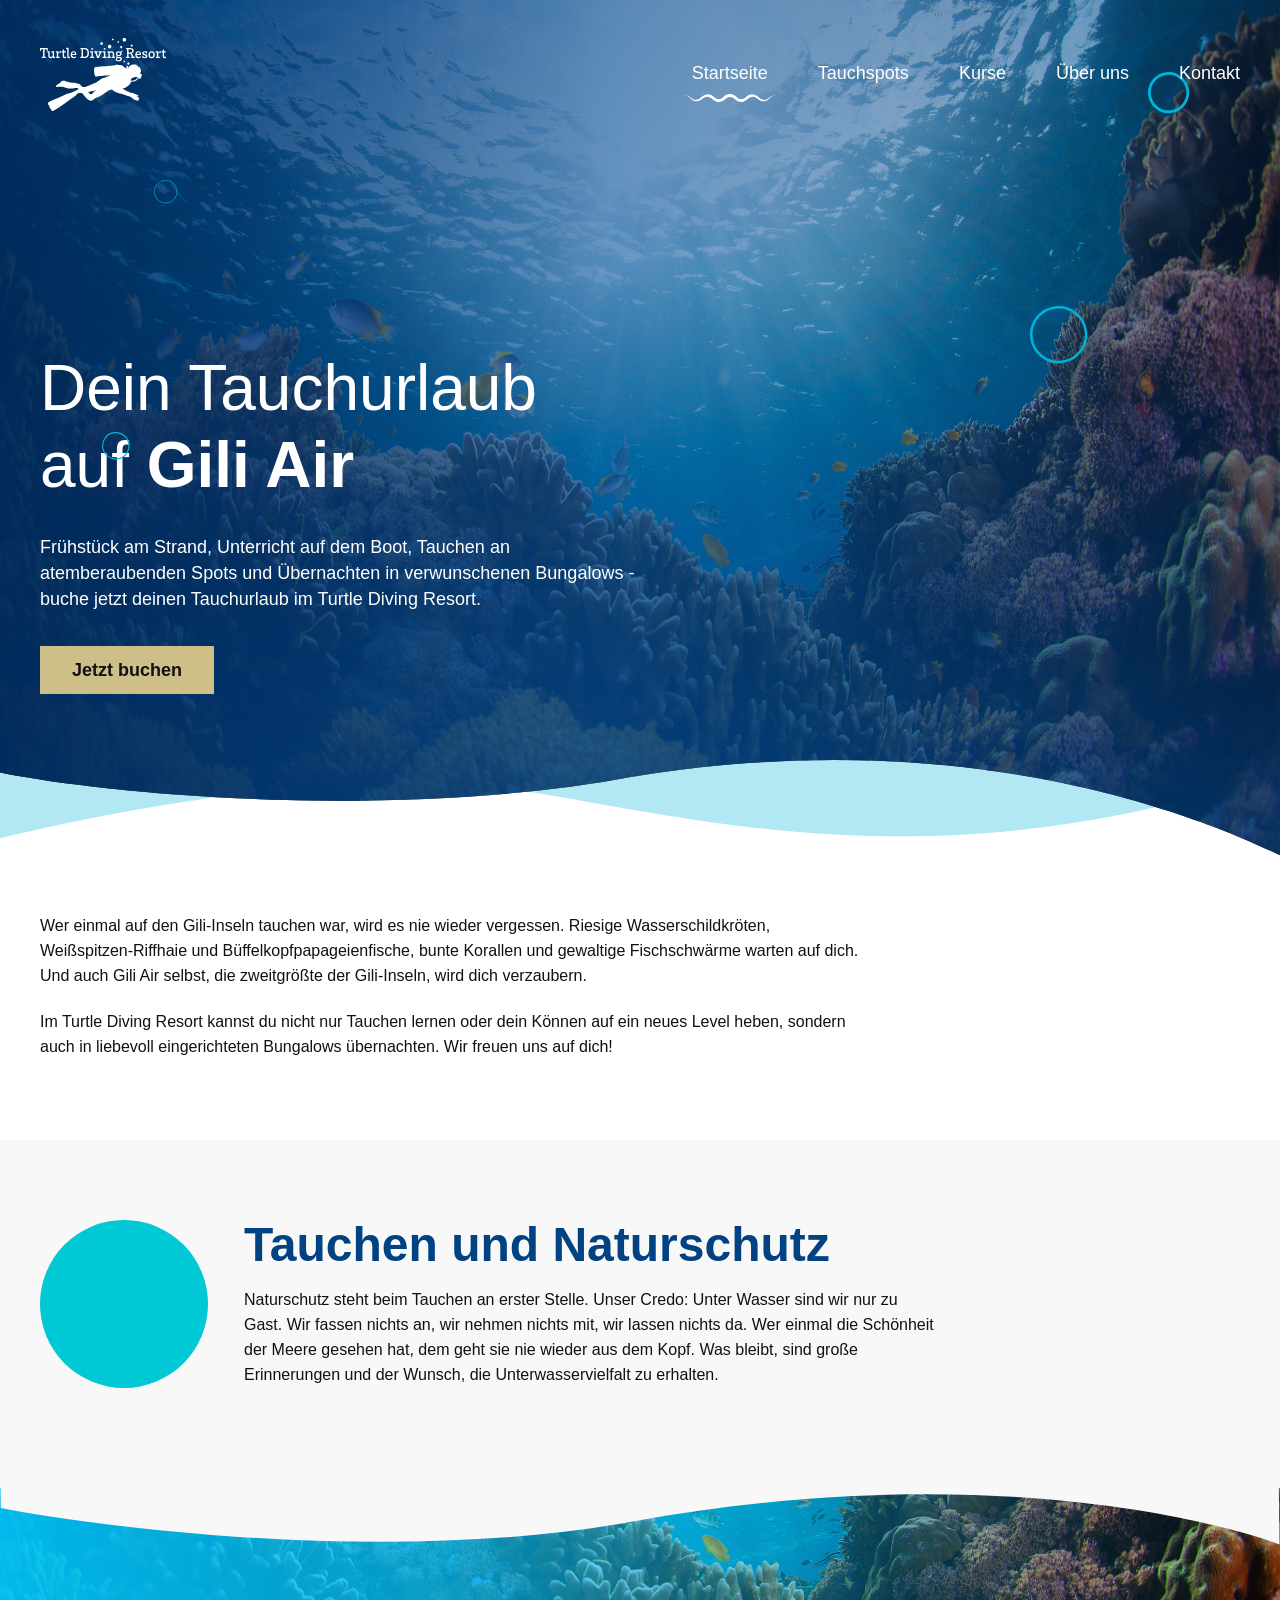
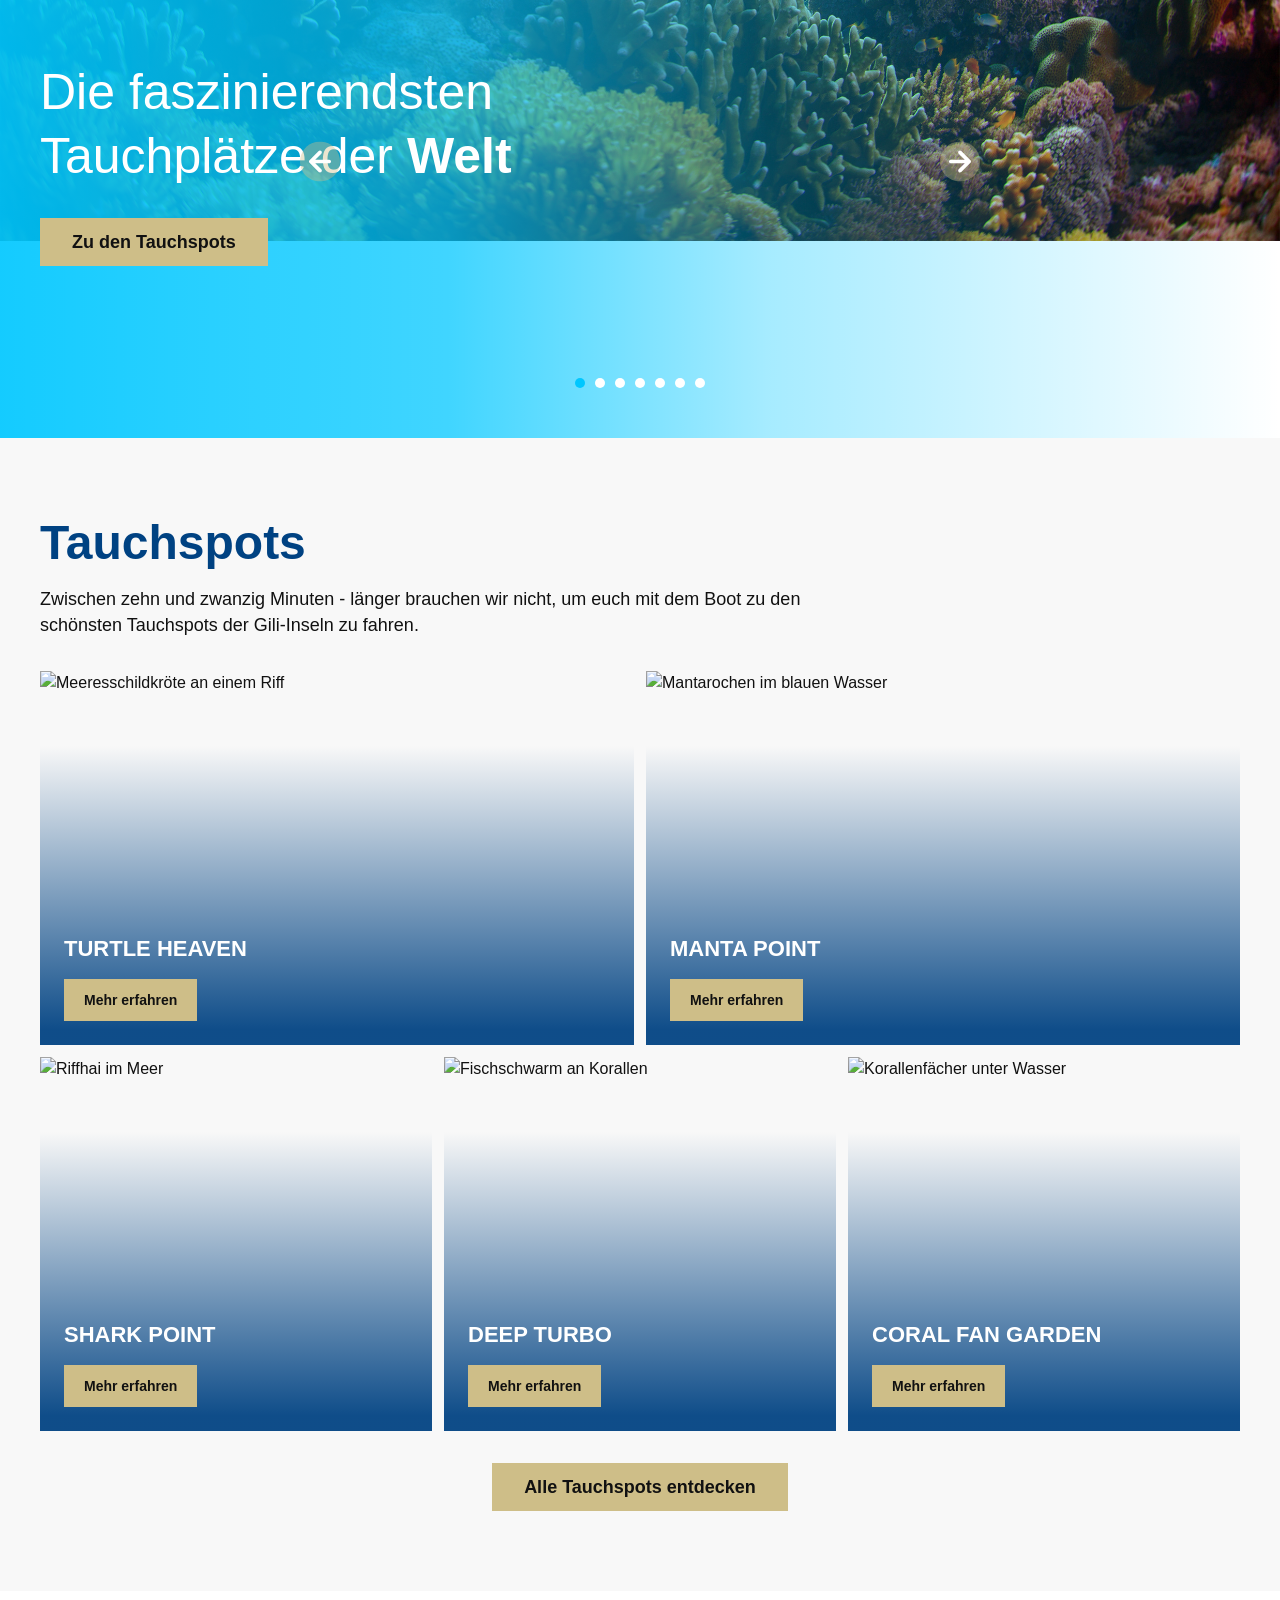
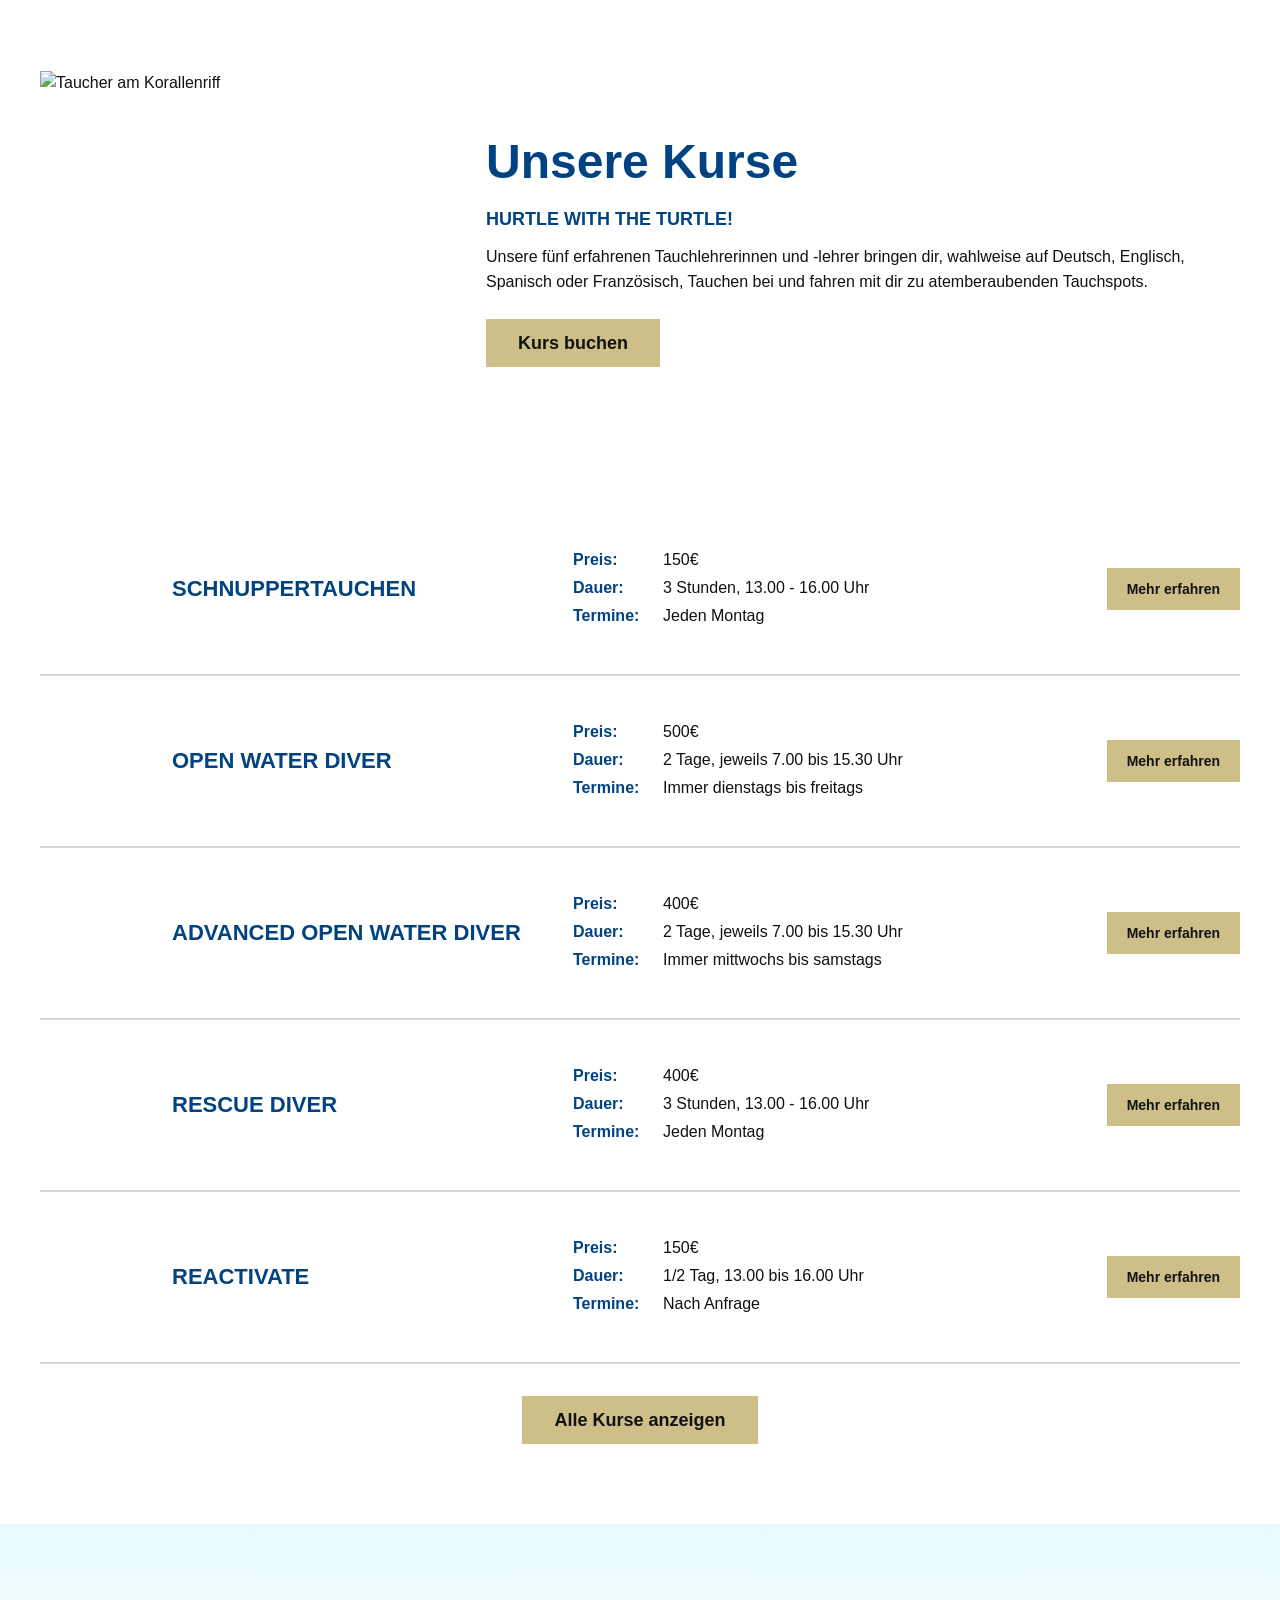
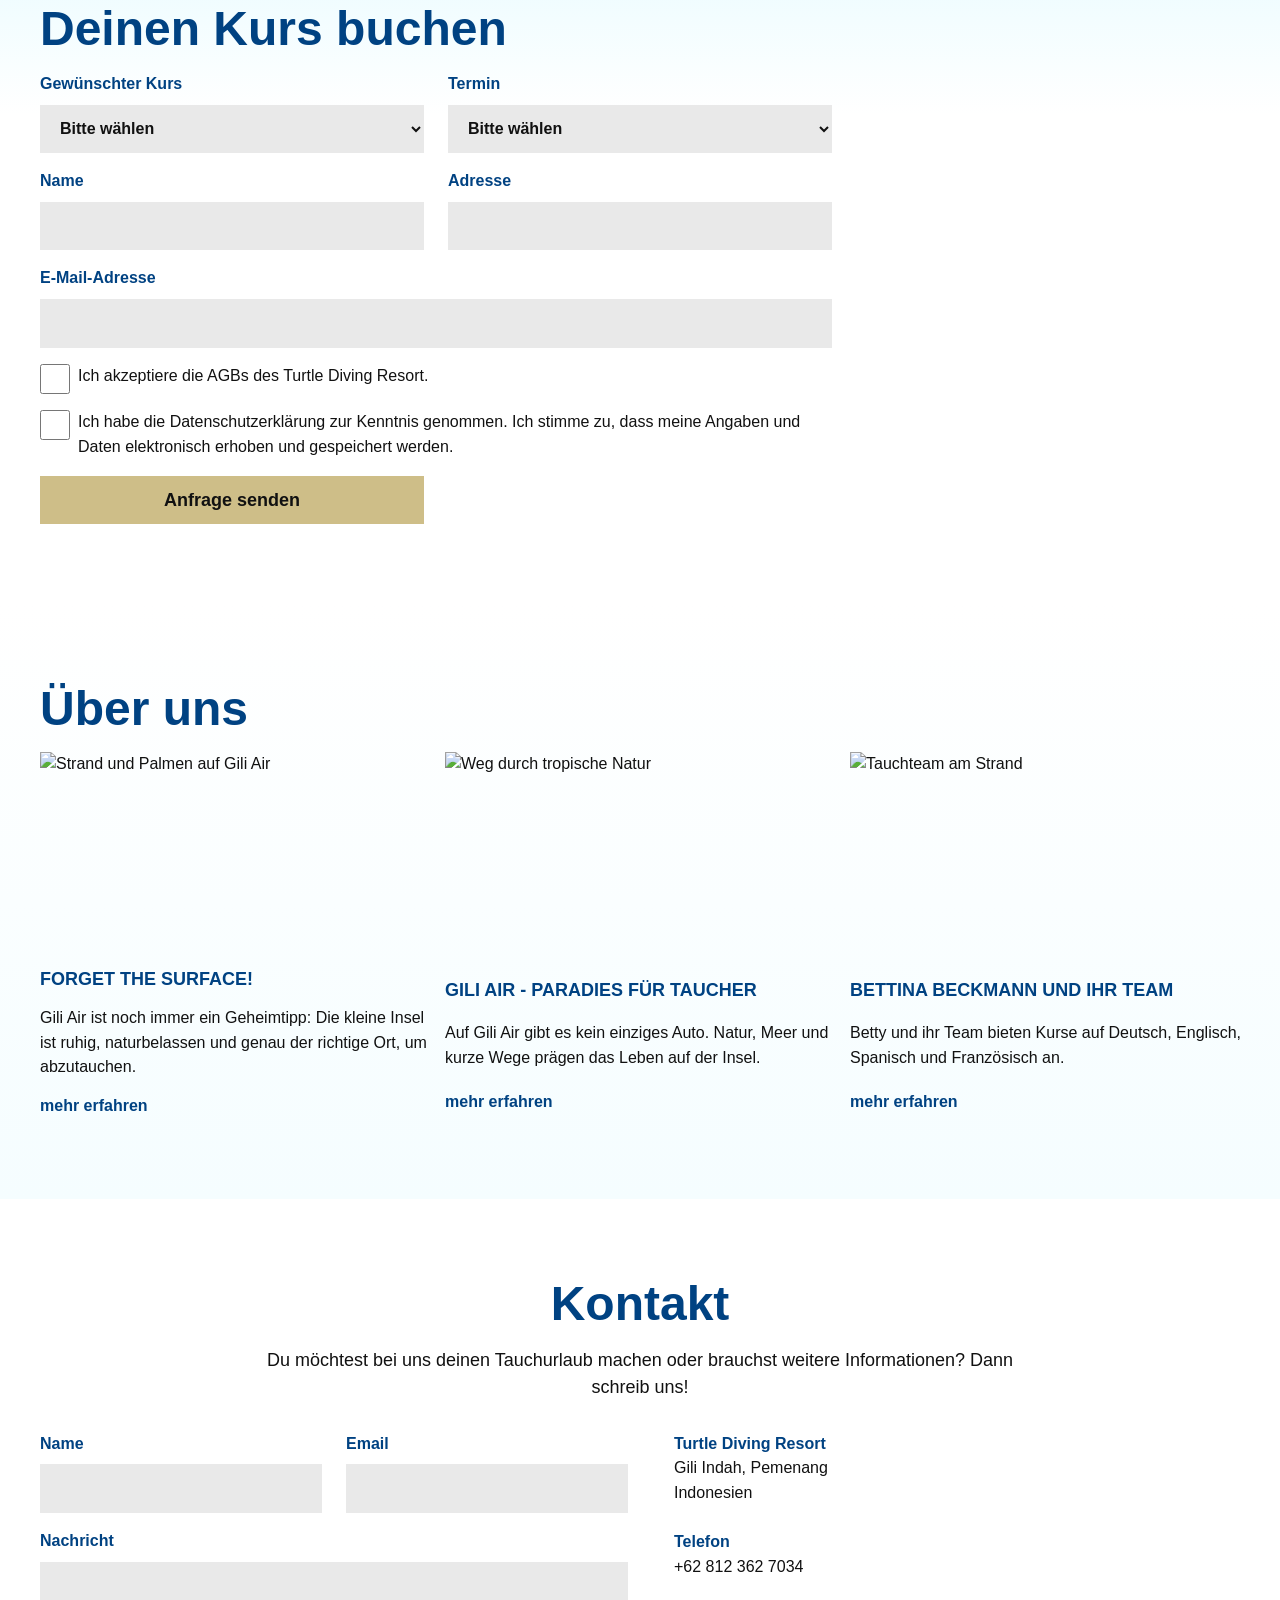
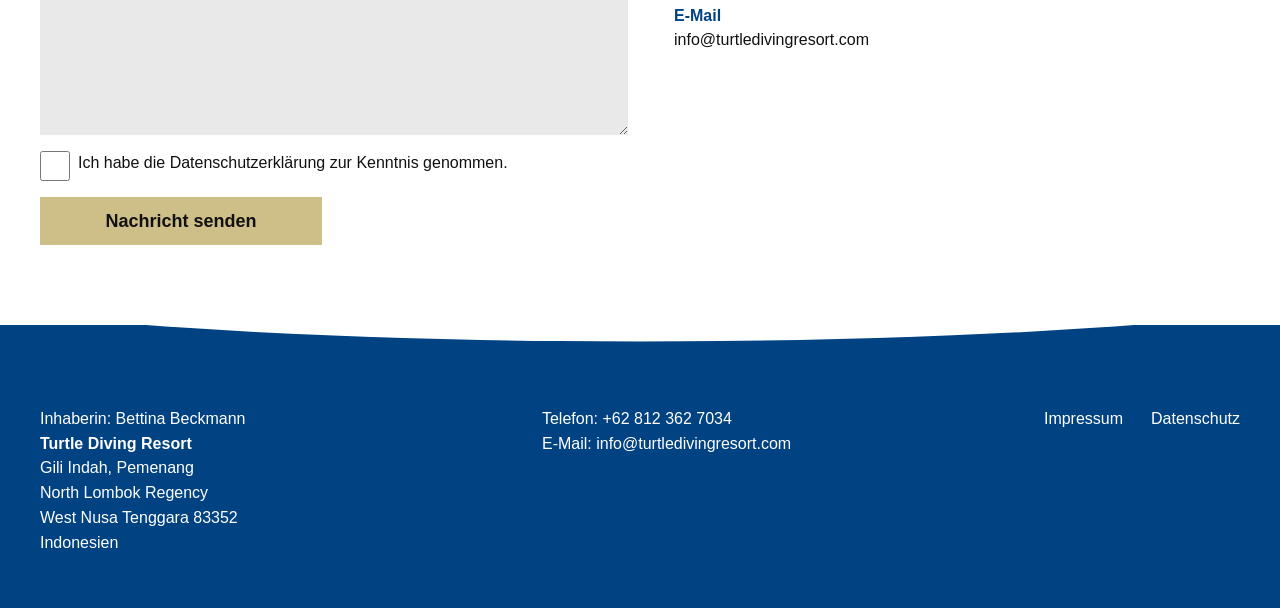
==== index.html @ b4288a67 "Completed interactive feature slider" ====
<!doctype html>
<html lang="de">
  <head>
    <meta charset="UTF-8" />
    <meta name="viewport" content="width=device-width, initial-scale=1.0" />
    <title>Turtle Diving Resort</title>
    <link rel="stylesheet" href="styles.css" />
  </head>
  <body>
    <div class="bubble-layer">
     <img src="assets/svg/bubble-1.svg" class="bubble bubble-1" alt="">
     <img src="assets/svg/bubble-2.svg" class="bubble bubble-2" alt="">
     <img src="assets/svg/bubble-3.svg" class="bubble bubble-3" alt="">
     <img src="assets/svg/bubble-4.svg" class="bubble bubble-4" alt="">
    </div>
    <header class="site-header">
      <a class="logo" href="#top" aria-label="Turtle Diving Resort Startseite">
        <img src="assets/icons/Logo.svg" alt="Turtle Diving Resort" />
      </a>
      <nav class="main-nav" aria-label="Hauptnavigation">
        <a class="active" href="#top">Startseite</a>
        <a href="#spots">Tauchspots</a>
        <a href="#kurse">Kurse</a>
        <a href="#ueber-uns">Über uns</a>
        <a href="#kontakt">Kontakt</a>
      </nav>
    </header>

    <main id="top">
      <section class="hero" aria-labelledby="hero-title">
        <svg class="hero-back-wave" viewBox="0 0 1280 787" preserveAspectRatio="none" aria-hidden="true">
          <path opacity="0.3" d="M498.269 742.278C347.285 724.5 95.8461 764.352 -8 786.5V-13.5H1287V728.278C929.5 829 687 764.5 498.269 742.278Z" fill="#00B4D8" />
        </svg>
        <svg class="hero-video-shape" viewBox="0 0 1280 767" preserveAspectRatio="none" aria-hidden="true">
          <defs>
            <clipPath id="heroVideoClip" clipPathUnits="userSpaceOnUse">
              <path d="M631 700C398.6 735 108.167 715 -8 695V-7.5H1288.5V766.5C1249.5 751.5 1004.5 650 631 700Z" />
            </clipPath>
          </defs>
          <foreignObject width="1280" height="767" clip-path="url(#heroVideoClip)">
            <video class="hero-video" autoplay muted loop playsinline poster="assets/images/tauchspots-slider-01.jpg" xmlns="http://www.w3.org/1999/xhtml">
              <source src="assets/videos/Hero_section_video.mp4" type="video/mp4" />
            </video>
            <div class="hero-video-overlay" xmlns="http://www.w3.org/1999/xhtml"></div>
          </foreignObject>
        </svg>
        <div class="container hero-content">
          <h1 id="hero-title">Dein Tauchurlaub<br />auf <strong>Gili Air</strong></h1>
          <p>
            Frühstück am Strand, Unterricht auf dem Boot, Tauchen an atemberaubenden Spots
            und Übernachten in verwunschenen Bungalows - buche jetzt deinen Tauchurlaub im
            Turtle Diving Resort.
          </p>
          <a class="button" href="#buchen">Jetzt buchen</a>
        </div>
      </section>

      <section class="intro section">
        <div class="container intro-content">
          <p>
            Wer einmal auf den Gili-Inseln tauchen war, wird es nie wieder vergessen.
            Riesige Wasserschildkröten, Weißspitzen-Riffhaie und Büffelkopfpapageienfische,
            bunte Korallen und gewaltige Fischschwärme warten auf dich. Und auch Gili Air
            selbst, die zweitgrößte der Gili-Inseln, wird dich verzaubern.
          </p>
          <p>
            Im Turtle Diving Resort kannst du nicht nur Tauchen lernen oder dein Können auf
            ein neues Level heben, sondern auch in liebevoll eingerichteten Bungalows
            übernachten. Wir freuen uns auf dich!
          </p>
        </div>
      </section>

      <section class="nature">
        <div class="container nature-content">
          <div class="turtle-badge" aria-hidden="true">
            <img src="https://www.figma.com/api/mcp/asset/b333f13a-adac-4f7b-bb9c-043ce9e9006d" alt="" />
          </div>
          <div>
            <h2>Tauchen und Naturschutz</h2>
            <p>
              Naturschutz steht beim Tauchen an erster Stelle. Unser Credo: Unter Wasser sind
              wir nur zu Gast. Wir fassen nichts an, wir nehmen nichts mit, wir lassen nichts
              da. Wer einmal die Schönheit der Meere gesehen hat, dem geht sie nie wieder aus
              dem Kopf. Was bleibt, sind große Erinnerungen und der Wunsch, die
              Unterwasservielfalt zu erhalten.
            </p>
          </div>
        </div>
      </section>

      <section class="feature-band">

  <div class="feature-slider">
        <img class="active" src="assets/images/tauchspots-slider-01.jpg" alt="">
        <img src="assets/images/tauchspots-slider-02.jpg" alt="">
        <img src="assets/images/tauchspots-slider-03.jpg" alt="">
        <img src="assets/images/tauchspots-slider-04.jpg" alt="">
        <img src="assets/images/tauchspots-slider-05.jpg" alt="">
        <img src="assets/images/tauchspots-slider-06.jpg" alt="">
         <img src="assets/images/tauchspots-slider-07.jpg" alt="">
  </div>

  <div class="container feature-copy">
      <h2>
        Die faszinierendsten<br>
        Tauchplätze der <span>Welt</span>
      </h2>

      <a class="button" href="#spots">Zu den Tauchspots</a>
  </div>

    <button class="slider-arrow slider-arrow-left">
        <svg xmlns="http://www.w3.org/2000/svg" width="40" height="40" viewBox="0 0 40 40" fill="none">
         <path d="M20 40C8.9543 40 0 31.0457 0 20C0 8.9543 8.9543 0 20 0C31.0457 0 40 8.9543 40 20C40 31.0457 31.0457 40 20 40Z" fill="#CEBE88" fill-opacity="0.4"/>
         <path d="M9.13758 19.3023C9.22487 19.0775 9.35577 18.8721 9.52274 18.6978L18.6932 9.53872C18.8642 9.36793 19.0672 9.23244 19.2907 9.14001C19.5141 9.04758 19.7536 9 19.9954 9C20.4838 9 20.9523 9.19378 21.2976 9.53872C21.4686 9.70952 21.6043 9.91229 21.6968 10.1354C21.7894 10.3586 21.837 10.5978 21.837 10.8393C21.837 11.3271 21.643 11.795 21.2976 12.1399L15.2451 18.1666H29.1659C29.6523 18.1666 30.1188 18.3596 30.4628 18.7031C30.8068 19.0467 31 19.5126 31 19.9984C31 20.4843 30.8068 20.9502 30.4628 21.2937C30.1188 21.6373 29.6523 21.8303 29.1659 21.8303H15.2451L21.2976 27.857C21.4695 28.0273 21.606 28.2299 21.6991 28.4531C21.7922 28.6763 21.8402 28.9157 21.8402 29.1576C21.8402 29.3994 21.7922 29.6388 21.6991 29.862C21.606 30.0853 21.4695 30.2879 21.2976 30.4581C21.1271 30.6298 20.9243 30.7661 20.7008 30.8591C20.4773 30.9521 20.2375 31 19.9954 31C19.7533 31 19.5136 30.9521 19.2901 30.8591C19.0666 30.7661 18.8637 30.6298 18.6932 30.4581L9.52274 21.299C9.35577 21.1248 9.22487 20.9194 9.13758 20.6945C8.95414 20.2486 8.95414 19.7483 9.13758 19.3023Z" fill="white"/>
        </svg>
    </button>

    <button class="slider-arrow slider-arrow-right">
        <svg xmlns="http://www.w3.org/2000/svg" width="40" height="40" viewBox="0 0 40 40" fill="none">
         <path d="M20 40C8.9543 40 0 31.0457 0 20C0 8.9543 8.9543 0 20 0C31.0457 0 40 8.9543 40 20C40 31.0457 31.0457 40 20 40Z" fill="#CEBE88" fill-opacity="0.4"/>
         <path d="M9.13758 19.3023C9.22487 19.0775 9.35577 18.8721 9.52274 18.6978L18.6932 9.53872C18.8642 9.36793 19.0672 9.23244 19.2907 9.14001C19.5141 9.04758 19.7536 9 19.9954 9C20.4838 9 20.9523 9.19378 21.2976 9.53872C21.4686 9.70952 21.6043 9.91229 21.6968 10.1354C21.7894 10.3586 21.837 10.5978 21.837 10.8393C21.837 11.3271 21.643 11.795 21.2976 12.1399L15.2451 18.1666H29.1659C29.6523 18.1666 30.1188 18.3596 30.4628 18.7031C30.8068 19.0467 31 19.5126 31 19.9984C31 20.4843 30.8068 20.9502 30.4628 21.2937C30.1188 21.6373 29.6523 21.8303 29.1659 21.8303H15.2451L21.2976 27.857C21.4695 28.0273 21.606 28.2299 21.6991 28.4531C21.7922 28.6763 21.8402 28.9157 21.8402 29.1576C21.8402 29.3994 21.7922 29.6388 21.6991 29.862C21.606 30.0853 21.4695 30.2879 21.2976 30.4581C21.1271 30.6298 20.9243 30.7661 20.7008 30.8591C20.4773 30.9521 20.2375 31 19.9954 31C19.7533 31 19.5136 30.9521 19.2901 30.8591C19.0666 30.7661 18.8637 30.6298 18.6932 30.4581L9.52274 21.299C9.35577 21.1248 9.22487 20.9194 9.13758 20.6945C8.95414 20.2486 8.95414 19.7483 9.13758 19.3023Z" fill="white"/>
        </svg>
    </button>

  <div class="slider-dots">
    <span class="active"></span>
    <span></span>
    <span></span>
    <span></span>
    <span></span>
    <span></span>
    <span></span>
  </div>

</section>

      <section id="spots" class="spots section">
        <div class="container">
          <h2>Tauchspots</h2>
          <p class="section-lead">
            Zwischen zehn und zwanzig Minuten - länger brauchen wir nicht, um euch mit dem
            Boot zu den schönsten Tauchspots der Gili-Inseln zu fahren.
          </p>
          <div class="spot-grid">
            <article class="spot-card wide">
              <img src="https://www.figma.com/api/mcp/asset/4e228984-0103-4c8c-8d37-8e932d5db6f8" alt="Meeresschildkröte an einem Riff" />
              <div>
                <h3>Turtle Heaven</h3>
                <a class="small-button" href="#kontakt">Mehr erfahren</a>
              </div>
            </article>
            <article class="spot-card wide">
              <img src="https://www.figma.com/api/mcp/asset/7d691b05-96ba-43f0-901d-2377c9ebebfd" alt="Mantarochen im blauen Wasser" />
              <div>
                <h3>Manta Point</h3>
                <a class="small-button" href="#kontakt">Mehr erfahren</a>
              </div>
            </article>
            <article class="spot-card">
              <img src="https://www.figma.com/api/mcp/asset/b1859374-ae01-4fcc-a9d8-ecc50565bc8e" alt="Riffhai im Meer" />
              <div>
                <h3>Shark Point</h3>
                <a class="small-button" href="#kontakt">Mehr erfahren</a>
              </div>
            </article>
            <article class="spot-card">
              <img src="https://www.figma.com/api/mcp/asset/9e154041-9cdf-4f9c-8078-2bea437a43d8" alt="Fischschwarm an Korallen" />
              <div>
                <h3>Deep Turbo</h3>
                <a class="small-button" href="#kontakt">Mehr erfahren</a>
              </div>
            </article>
            <article class="spot-card">
              <img src="https://www.figma.com/api/mcp/asset/c8177620-8fbc-4e0d-844a-808cf61d6996" alt="Korallenfächer unter Wasser" />
              <div>
                <h3>Coral Fan Garden</h3>
                <a class="small-button" href="#kontakt">Mehr erfahren</a>
              </div>
            </article>
          </div>
          <div class="centered">
            <a class="button" href="#kontakt">Alle Tauchspots entdecken</a>
          </div>
        </div>
      </section>

      <section id="kurse" class="courses section">
        <div class="container two-column">
          <div class="course-photo">
            <img src="https://www.figma.com/api/mcp/asset/26b99a08-e72e-427b-8573-a6cc543a57dc" alt="Taucher am Korallenriff" />
          </div>
          <div class="course-intro">
            <h2>Unsere Kurse</h2>
            <p class="eyebrow">Hurtle with the turtle!</p>
            <p>
              Unsere fünf erfahrenen Tauchlehrerinnen und -lehrer bringen dir, wahlweise auf
              Deutsch, Englisch, Spanisch oder Französisch, Tauchen bei und fahren mit dir zu
              atemberaubenden Tauchspots.
            </p>
            <a class="button" href="#buchen">Kurs buchen</a>
          </div>
        </div>

        <div class="container course-list" aria-label="Kursübersicht">
          <article class="course-row">
            <img src="https://www.figma.com/api/mcp/asset/9817bd2a-ee73-4b60-8e2d-ee70be03cd54" alt="" />
            <h3>Schnuppertauchen</h3>
            <dl>
              <div><dt>Preis:</dt><dd>150€</dd></div>
              <div><dt>Dauer:</dt><dd>3 Stunden, 13.00 - 16.00 Uhr</dd></div>
              <div><dt>Termine:</dt><dd>Jeden Montag</dd></div>
            </dl>
            <a class="small-button" href="#buchen">Mehr erfahren</a>
          </article>
          <article class="course-row">
            <img src="https://www.figma.com/api/mcp/asset/daeaeb8e-ac12-4921-a8ec-f60f549c8685" alt="" />
            <h3>Open Water Diver</h3>
            <dl>
              <div><dt>Preis:</dt><dd>500€</dd></div>
              <div><dt>Dauer:</dt><dd>2 Tage, jeweils 7.00 bis 15.30 Uhr</dd></div>
              <div><dt>Termine:</dt><dd>Immer dienstags bis freitags</dd></div>
            </dl>
            <a class="small-button" href="#buchen">Mehr erfahren</a>
          </article>
          <article class="course-row">
            <img src="https://www.figma.com/api/mcp/asset/8aa26563-f909-498e-a635-f2c2d7b33e49" alt="" />
            <h3>Advanced Open Water Diver</h3>
            <dl>
              <div><dt>Preis:</dt><dd>400€</dd></div>
              <div><dt>Dauer:</dt><dd>2 Tage, jeweils 7.00 bis 15.30 Uhr</dd></div>
              <div><dt>Termine:</dt><dd>Immer mittwochs bis samstags</dd></div>
            </dl>
            <a class="small-button" href="#buchen">Mehr erfahren</a>
          </article>
          <article class="course-row">
            <img src="https://www.figma.com/api/mcp/asset/06b915dc-bb20-4f3e-963d-ef050b366449" alt="" />
            <h3>Rescue Diver</h3>
            <dl>
              <div><dt>Preis:</dt><dd>400€</dd></div>
              <div><dt>Dauer:</dt><dd>3 Stunden, 13.00 - 16.00 Uhr</dd></div>
              <div><dt>Termine:</dt><dd>Jeden Montag</dd></div>
            </dl>
            <a class="small-button" href="#buchen">Mehr erfahren</a>
          </article>
          <article class="course-row">
            <img src="https://www.figma.com/api/mcp/asset/103289aa-78ff-4d7a-b970-9fe29b14fa17" alt="" />
            <h3>ReActivate</h3>
            <dl>
              <div><dt>Preis:</dt><dd>150€</dd></div>
              <div><dt>Dauer:</dt><dd>1/2 Tag, 13.00 bis 16.00 Uhr</dd></div>
              <div><dt>Termine:</dt><dd>Nach Anfrage</dd></div>
            </dl>
            <a class="small-button" href="#buchen">Mehr erfahren</a>
          </article>
        </div>
        <div class="centered">
          <a class="button" href="#buchen">Alle Kurse anzeigen</a>
        </div>
      </section>

      <section id="buchen" class="booking section">
        <div class="container">
          <h2>Deinen Kurs buchen</h2>
          <form class="form-grid">
            <label>
              <span>Gewünschter Kurs</span>
              <select>
                <option>Bitte wählen</option>
                <option>Schnuppertauchen</option>
                <option>Open Water Diver</option>
                <option>Advanced Open Water Diver</option>
                <option>Rescue Diver</option>
              </select>
            </label>
            <label>
              <span>Termin</span>
              <select>
                <option>Bitte wählen</option>
                <option>Montag</option>
                <option>Dienstag bis Freitag</option>
                <option>Nach Anfrage</option>
              </select>
            </label>
            <label>
              <span>Name</span>
              <input type="text" autocomplete="name" />
            </label>
            <label>
              <span>Adresse</span>
              <input type="text" autocomplete="street-address" />
            </label>
            <label class="full">
              <span>E-Mail-Adresse</span>
              <input type="email" autocomplete="email" />
            </label>
            <label class="checkbox full">
              <input type="checkbox" />
              <span>Ich akzeptiere die AGBs des Turtle Diving Resort.</span>
            </label>
            <label class="checkbox full">
              <input type="checkbox" />
              <span>
                Ich habe die Datenschutzerklärung zur Kenntnis genommen. Ich stimme zu,
                dass meine Angaben und Daten elektronisch erhoben und gespeichert werden.
              </span>
            </label>
            <button class="button" type="submit">Anfrage senden</button>
          </form>
        </div>
      </section>

      <section id="ueber-uns" class="about section">
        <div class="container">
          <h2>Über uns</h2>
          <div class="about-grid">
            <article>
              <img src="https://www.figma.com/api/mcp/asset/cfa754b0-0ba0-4344-af28-9dfab2e3c7f6" alt="Strand und Palmen auf Gili Air" />
              <h3>Forget the surface!</h3>
              <p>
                Gili Air ist noch immer ein Geheimtipp: Die kleine Insel ist ruhig,
                naturbelassen und genau der richtige Ort, um abzutauchen.
              </p>
              <a href="#kontakt">mehr erfahren</a>
            </article>
            <article>
              <img src="https://www.figma.com/api/mcp/asset/c7959597-d8da-43a9-ac7f-5d69a0f55a57" alt="Weg durch tropische Natur" />
              <h3>Gili Air - Paradies für Taucher</h3>
              <p>
                Auf Gili Air gibt es kein einziges Auto. Natur, Meer und kurze Wege prägen
                das Leben auf der Insel.
              </p>
              <a href="#kontakt">mehr erfahren</a>
            </article>
            <article>
              <img src="https://www.figma.com/api/mcp/asset/7fd95483-2d26-4a4f-973c-eb54b6436354" alt="Tauchteam am Strand" />
              <h3>Bettina Beckmann und ihr Team</h3>
              <p>
                Betty und ihr Team bieten Kurse auf Deutsch, Englisch, Spanisch und
                Französisch an.
              </p>
              <a href="#kontakt">mehr erfahren</a>
            </article>
          </div>
        </div>
      </section>

      <section id="kontakt" class="contact section">
        <div class="container">
          <h2>Kontakt</h2>
          <p class="section-lead">
            Du möchtest bei uns deinen Tauchurlaub machen oder brauchst weitere
            Informationen? Dann schreib uns!
          </p>
          <div class="contact-layout">
            <form class="contact-form">
              <label>
                <span>Name</span>
                <input type="text" autocomplete="name" />
              </label>
              <label>
                <span>Email</span>
                <input type="email" autocomplete="email" />
              </label>
              <label class="full">
                <span>Nachricht</span>
                <textarea rows="6"></textarea>
              </label>
              <label class="checkbox full">
                <input type="checkbox" />
                <span>Ich habe die Datenschutzerklärung zur Kenntnis genommen.</span>
              </label>
              <button class="button" type="submit">Nachricht senden</button>
            </form>
            <address class="contact-data">
              <p><strong>Turtle Diving Resort</strong><br />Gili Indah, Pemenang<br />Indonesien</p>
              <p><strong>Telefon</strong><br />+62 812 362 7034</p>
              <p><strong>E-Mail</strong><br />info@turtledivingresort.com</p>
            </address>
          </div>
        </div>
      </section>
    </main>

    <footer class="site-footer">
      <div class="container footer-grid">
        <div>
          <p>Inhaberin: Bettina Beckmann</p>
          <p><strong>Turtle Diving Resort</strong><br />Gili Indah, Pemenang<br />North Lombok Regency<br />West Nusa Tenggara 83352<br />Indonesien</p>
        </div>
        <div>
          <p>Telefon: +62 812 362 7034</p>
          <p>E-Mail: info@turtledivingresort.com</p>
        </div>
        <nav aria-label="Rechtliches">
          <a href="#top">Impressum</a>
          <a href="#top">Datenschutz</a>
        </nav>
      </div>
    </footer>
    <script src="main.js"></script>
  </body>
</html>
---- styles.css ----
:root {
  --blue: #004282;
  --deep-blue: #003166;
  --water: #00b7cd;
  --sand: #cebe88;
  --light: #f8f8f8;
  --text: #111111;
  --muted: #5d6670;
  --max: 1200px;
  --section: clamp(72px, 9vw, 116px);
}

* {
  box-sizing: border-box;
}

html {
  scroll-behavior: smooth;
}

body {
  margin: 0;
  color: var(--text);
  font-family: Inter, Arial, Helvetica, sans-serif;
  font-size: 16px;
  line-height: 1.55;
  background: #ffffff;
}

img {
  display: block;
  max-width: 100%;
}

a {
  color: inherit;
  text-decoration: none;
}

h1,
h2,
h3,
p {
  margin: 0;
}

h1 {
  color: #ffffff;
  font-size: clamp(42px, 7vw, 64px);
  font-weight: 400;
  line-height: 1.2;
  max-width: 640px;
}

h1 strong {
  font-weight: 800;
}

h2 {
  color: var(--blue);
  font-size: clamp(32px, 5vw, 48px);
  line-height: 1.05;
  margin-bottom: 18px;
}

h3 {
  color: var(--blue);
  font-size: 22px;
  line-height: 1.25;
  text-transform: uppercase;
}

.container {
  width: min(var(--max), calc(100% - 40px));
  margin-inline: auto;
}

.intro-content {
  max-width: 1200px;
}

.intro-content p {
  max-width: 820px;
}

.section {
  padding-block: 80px;
}

.nature {
  margin-top: 80px;
}

.nature-content {
  align-items: flex-start;
  gap: 48px;
}


.section-lead {
  max-width: 792px;
  margin-bottom: 32px;
  font-size: 18px;
  line-height: 1.45;
}

.button,
.small-button {
  display: inline-flex;
  min-height: 48px;
  align-items: center;
  justify-content: center;
  border: 0;
  background: var(--sand);
  color: #111111;
  cursor: pointer;
  font: 700 18px/1 Inter, Arial, sans-serif;
  padding: 14px 32px;
}

.small-button {
  min-height: 42px;
  font-size: 14px;
  padding-inline: 20px;
}

.button:hover,
.small-button:hover {
  filter: brightness(0.96);
}

.centered {
  display: flex;
  justify-content: center;
  margin-top: 32px;
}

.site-header {
  position: absolute;
  top: 0;
  left: 0;
  z-index: 20;
  display: flex;
  width: 100%;
  min-height: 124px;
  align-items: flex-start;
  justify-content: space-between;
  padding: 38px max(24px, calc((100vw - var(--max)) / 2)) 0;
  background: transparent;
}

.logo img {
  width: 126px;
  height: auto;
  filter: brightness(0) invert(1);
}

.main-nav {
  display: flex;
  align-items: center;
  gap: clamp(18px, 4vw, 50px);
  color: #ffffff;
  font-size: 18px;
  line-height: 1;
  white-space: nowrap;
  padding-top: 26px;
}

.main-nav a {
  position: relative;
  display: inline-flex;
  justify-content: center;
  padding-bottom: 20px;
}

.main-nav a.active::after {
  content: "";
  position: absolute;
  bottom: 0;
  left: 50%;
  width: 90px;
  height: 8px;
  background: url("assets/icons/Startseite_menu_wave_long.svg") center / contain no-repeat;
  transform: translateX(-50%);
}

.hero {
  position: relative;
  height: 860px;
  display: grid;
  align-items: start;
  overflow: hidden;
  background: #ffffff;
}

.hero-back-wave,
.hero-video-shape {
  position: absolute;
  top: -90px;
  left: 0;
  width: 100%;
  height: calc(100% + 90px);
}

.hero-back-wave {
  z-index: 0;
  transform: translateY(-19px);
}

.hero-video-shape {
  z-index: 1;
}

.hero-video {
  width: 100%;
  height: 100%;
  object-fit: cover;
  object-position: center center;
}

.hero-video-overlay {
  position: absolute;
  inset: 0;
  background:
    linear-gradient(90deg, rgba(0, 44, 96, 0.9) 0%, rgba(0, 82, 157, 0.56) 48%, rgba(0, 55, 104, 0.18) 100%),
    linear-gradient(180deg, rgba(0, 25, 62, 0.26) 0%, rgba(0, 61, 128, 0.06) 38%, rgba(0, 56, 116, 0.78) 100%);
}

.hero-content {
  position: relative;
  z-index: 2;
  padding-top: 350px;
  padding-bottom: 0;
}

.hero-content p {
  max-width: 600px;
  margin: 30px 0 34px;
  color: #ffffff;
  font-size: 18px;
  line-height: 1.45;
}

.intro {
  padding-top: 54px;
}

.intro.section {
  padding-bottom: 0px;
}

.intro p + p {
  margin-top: 22px;
}

.nature {
  padding-top: 40px;
  position: relative;
  background: var(--light);
  overflow: hidden;
}

.nature-image {
  height: 378px;
}

.nature-image img {
  width: 100%;
  height: 100%;
  object-fit: cover;
}

.nature-content {
  display: grid;
  grid-template-columns: 168px minmax(0, 690px);
  gap: 36px;
  align-items: start;
  padding-block: 40px 100px;
}

.turtle-badge {
  display: grid;
  width: 168px;
  height: 168px;
  place-items: center;
  border-radius: 50%;
  background: #00c8d4;
}

.turtle-badge img {
  width: 112px;
  height: auto;
  object-fit: contain;
}

.feature-band {
  position: relative;
  width: 100vw;
  height: 550px;
  overflow: hidden;
}

.feature-band img {
  width: 100%;
  height: 100%;
  object-fit: cover;
  object-position: center -500px;
}

.feature-band:before {
  content: "";
  position: absolute;
  left: 0;
  top: -100px;
  width: 100%;
  height: 220px;

  background: url(assets/icons/wave-peudo.svg)
    center bottom / 100% 100% no-repeat;

  z-index: 2;
}

.feature-band::after {
  content: "";
  position: absolute;
  inset: 0;

  background: linear-gradient(
    90deg,
    rgba(0, 199, 255, 0.92) 0%,
    rgba(0, 199, 255, 0.75) 35%,
    rgba(0, 199, 255, 0.35) 60%,
    rgba(0, 199, 255, 0) 100%
  );

  z-index: 1;
}

.feature-slider {
  position: absolute;
  inset: 0;
  isolation: isolate;
  width: 100%;
  height: 100%;
}
.feature-slider img {
  position: absolute;
  inset: 0;

  width: 100%;
  height: 100%;

  object-fit: cover;
  object-position: center -500px;

  opacity: 0;
  transition: opacity 0.8s ease;

  display: block;
}

.feature-slider img.active {
  opacity: 1;
}

.feature-overlay {
  position: absolute;
  inset: 0;
  z-index: 1;

}

.feature-copy {
  position: absolute;
  inset: 0;
  z-index: 3;

  display: flex;
  flex-direction: column;
  align-items: flex-start;
  justify-content: center;
}

.feature-copy h2 {
  max-width: 700px;
  color: #FFF;
  font-family: Inter, sans-serif;
  font-size: 50px;
  font-style: normal;
  font-weight: 400;
  line-height: 64px;
  margin-bottom: 30px;
}

.feature-copy h2 span {
  font-weight: 600;
}

.slider-arrow {
  position: absolute;
  top: 50%;
  transform: translateY(-50%);
  z-index: 4;

  background: none;
  border: none;
  padding: 0;
  cursor: pointer;
}

.slider-arrow-left {
  left: 300px;
}

.slider-arrow-right {
  right: 300px;
}
.slider-arrow-right svg {
  transform: rotate(180deg);
}

.slider-arrow svg path:first-child {
  transition: fill-opacity 0.3s ease;
}

.slider-arrow:hover svg path:first-child {
  fill-opacity: 1;
}
.slider-dots {
  position: absolute;
  bottom: 50px;
  left: 50%;
  transform: translateX(-50%);
  z-index: 4;

  display: flex;
  gap: 10px;
}

.slider-dots span {
  width: 10px;
  height: 10px;
  border-radius: 50%;
  background: #ffffff;
}

.slider-dots span.active {
  background: #00C7FF;
}

.spots {
  background: var(--light);
}

.spot-grid {
  display: grid;
  grid-template-columns: repeat(6, 1fr);
  gap: 12px;
}

.spot-card {
  position: relative;
  min-height: 374px;
  grid-column: span 2;
  overflow: hidden;
}

.spot-card.wide {
  grid-column: span 3;
}

.spot-card img {
  width: 100%;
  height: 100%;
  min-height: 374px;
  object-fit: cover;
}

.spot-card::after {
  content: "";
  position: absolute;
  inset: 0;
  background: linear-gradient(180deg, rgba(0, 66, 130, 0) 20%, rgba(0, 66, 130, 0.94) 96%);
}

.spot-card div {
  position: absolute;
  z-index: 1;
  right: 24px;
  bottom: 24px;
  left: 24px;
}

.spot-card h3 {
  color: #ffffff;
  margin-bottom: 16px;
}

.courses {
  background: #ffffff;
}

.two-column {
  display: grid;
  grid-template-columns: 408px minmax(0, 1fr);
  gap: 38px;
  align-items: center;
  margin-bottom: 70px;
}

.course-photo img {
  width: 100%;
  aspect-ratio: 408 / 363;
  object-fit: cover;
}

.eyebrow {
  color: var(--blue);
  font-size: 18px;
  font-weight: 700;
  text-transform: uppercase;
  margin-bottom: 12px;
}

.course-intro p:not(.eyebrow) {
  margin-bottom: 24px;
}

.course-list {
  display: grid;
  gap: 0;
}

.course-row {
  display: grid;
  grid-template-columns: 110px minmax(220px, 1fr) minmax(300px, 1.35fr) auto;
  gap: 22px;
  align-items: center;
  min-height: 172px;
  border-bottom: 2px solid #d8d8d8;
  padding: 22px 0;
}

.course-row img {
  width: 94px;
  max-height: 100px;
  object-fit: contain;
}

.course-row dl {
  display: grid;
  gap: 3px;
  margin: 0;
}

.course-row dl div {
  display: grid;
  grid-template-columns: 82px 1fr;
  gap: 8px;
}

.course-row dt {
  color: var(--blue);
  font-weight: 700;
}

.course-row dd {
  margin: 0;
}

.booking {
  background:
    linear-gradient(180deg, #e7fbff 0%, #ffffff 28%),
    #ffffff;
}

.form-grid,
.contact-form {
  display: grid;
  grid-template-columns: repeat(2, minmax(0, 384px));
  gap: 16px 24px;
}

label {
  display: grid;
  gap: 8px;
  color: var(--blue);
  font-weight: 700;
}

input,
select,
textarea {
  width: 100%;
  border: 0;
  background: #e9e9e9;
  color: #111111;
  font: inherit;
  min-height: 48px;
  padding: 12px 16px;
}

textarea {
  resize: vertical;
}

.full {
  grid-column: 1 / -1;
}

.checkbox {
  grid-template-columns: 30px 1fr;
  align-items: start;
  color: var(--text);
  font-weight: 400;
  max-width: 800px;
}

.checkbox input {
  width: 30px;
  height: 30px;
  min-height: 0;
  margin: 0;
}

.about {
  background: linear-gradient(180deg, #ffffff 0%, #f5fdff 100%);
}

.about-grid {
  display: grid;
  grid-template-columns: repeat(3, 1fr);
  gap: 15px;
}

.about article {
  display: grid;
  gap: 14px;
}

.about img {
  width: 100%;
  aspect-ratio: 322 / 165;
  object-fit: cover;
}

.about h3 {
  font-size: 18px;
  line-height: 1.45;
}

.about a {
  color: var(--blue);
  font-weight: 700;
}

.contact {
  text-align: center;
  background: #ffffff;
}

.contact .section-lead {
  margin-inline: auto;
}

.contact-layout {
  display: grid;
  grid-template-columns: minmax(0, 588px) 1fr;
  gap: 46px;
  align-items: start;
  text-align: left;
}

.contact-form {
  grid-template-columns: repeat(2, 1fr);
}

.contact-data {
  display: grid;
  gap: 24px;
  font-style: normal;
}

.contact-data strong {
  color: var(--blue);
}

.site-footer {
  position: relative;
  overflow: hidden;
  background: var(--blue);
  color: #ffffff;
  padding: 82px 0 52px;
}

.site-footer::before {
  content: "";
  position: absolute;
  top: -64px;
  right: -5%;
  left: -5%;
  height: 128px;
  background: #ffffff;
  clip-path: ellipse(58% 63% at 50% 0%);
}

.footer-grid {
  display: grid;
  grid-template-columns: 1.2fr 1.2fr auto;
  gap: 48px;
}

.footer-grid nav {
  display: flex;
  gap: 28px;
}

.bubble-layer {
  position: absolute;
  inset: 0;
  z-index: 3;
  pointer-events: none;
  overflow: hidden;
}

.bubble {
  position: fixed;
  animation: floatBubble linear infinite;
}

/* Individual bubble positions */

.bubble-1 {
  width: 42px;
  top: 8%;
  right: 7%;
  animation-duration: 7s;
  animation-delay: 0s;
}

.bubble-2 {
  width: 24px;
  top: 20%;
  left: 12%;
  animation-duration: 5s;
  animation-delay: 2s;
}

.bubble-3 {
  width: 58px;
  top: 34%;
  right: 15%;
  animation-duration: 9s;
  animation-delay: 1s;
}

.bubble-4 {
  width: 28px;
  top: 48%;
  left: 8%;
  animation-duration: 6s;
  animation-delay: 3s;
}

.bubble-5 {
  width: 72px;
  top: 60%;
  right: 18%;
  animation-duration: 11s;
  animation-delay: 2s;
}

.bubble-6 {
  width: 20px;
  top: 72%;
  left: 14%;
  animation-duration: 5s;
  animation-delay: 4s;
}

.bubble-7 {
  width: 38px;
  top: 82%;
  right: 10%;
  animation-duration: 8s;
  animation-delay: 1s;
}

.bubble-8 {
  width: 30px;
  top: 92%;
  left: 22%;
  animation-duration: 7s;
  animation-delay: 5s;
}

/* Floating animation */

@keyframes floatBubble {
  0% {
    transform: translateY(40px);
    opacity: 0;
  }

  20% {
    opacity: 1;
  }

  100% {
    transform: translateY(-140px);
    opacity: 0;
  }
}

@media (max-width: 900px) {
  .site-header {
    position: static;
    flex-direction: column;
    align-items: flex-start;
    gap: 18px;
  }

  .main-nav {
    width: 100%;
    overflow-x: auto;
    padding-bottom: 6px;
  }

  .hero {
    margin-top: 0;
    height: 670px;
  }

  .nature-content,
  .two-column,
  .contact-layout,
  .footer-grid {
    grid-template-columns: 1fr;
  }

  .spot-grid,
  .about-grid {
    grid-template-columns: 1fr;
  }

  .spot-card,
  .spot-card.wide {
    grid-column: span 1;
  }

  .course-row {
    grid-template-columns: 84px 1fr;
    gap: 16px;
  }

  .course-row dl,
  .course-row .small-button {
    grid-column: 2;
  }

  .form-grid,
  .contact-form {
    grid-template-columns: 1fr;
  }
}

@media (max-width: 560px) {
  .container {
    width: min(100% - 28px, var(--max));
  }

  .hero {
    min-height: 620px;
  }

  .hero-content {
    padding-top: 20px;
  }

  .button,
  .small-button {
    width: 100%;
  }

  .nature-content {
    gap: 24px;
  }

  .course-row {
    grid-template-columns: 1fr;
  }

  .course-row dl,
  .course-row .small-button {
    grid-column: auto;
  }

  .course-row dl div {
    grid-template-columns: 74px 1fr;
  }
}
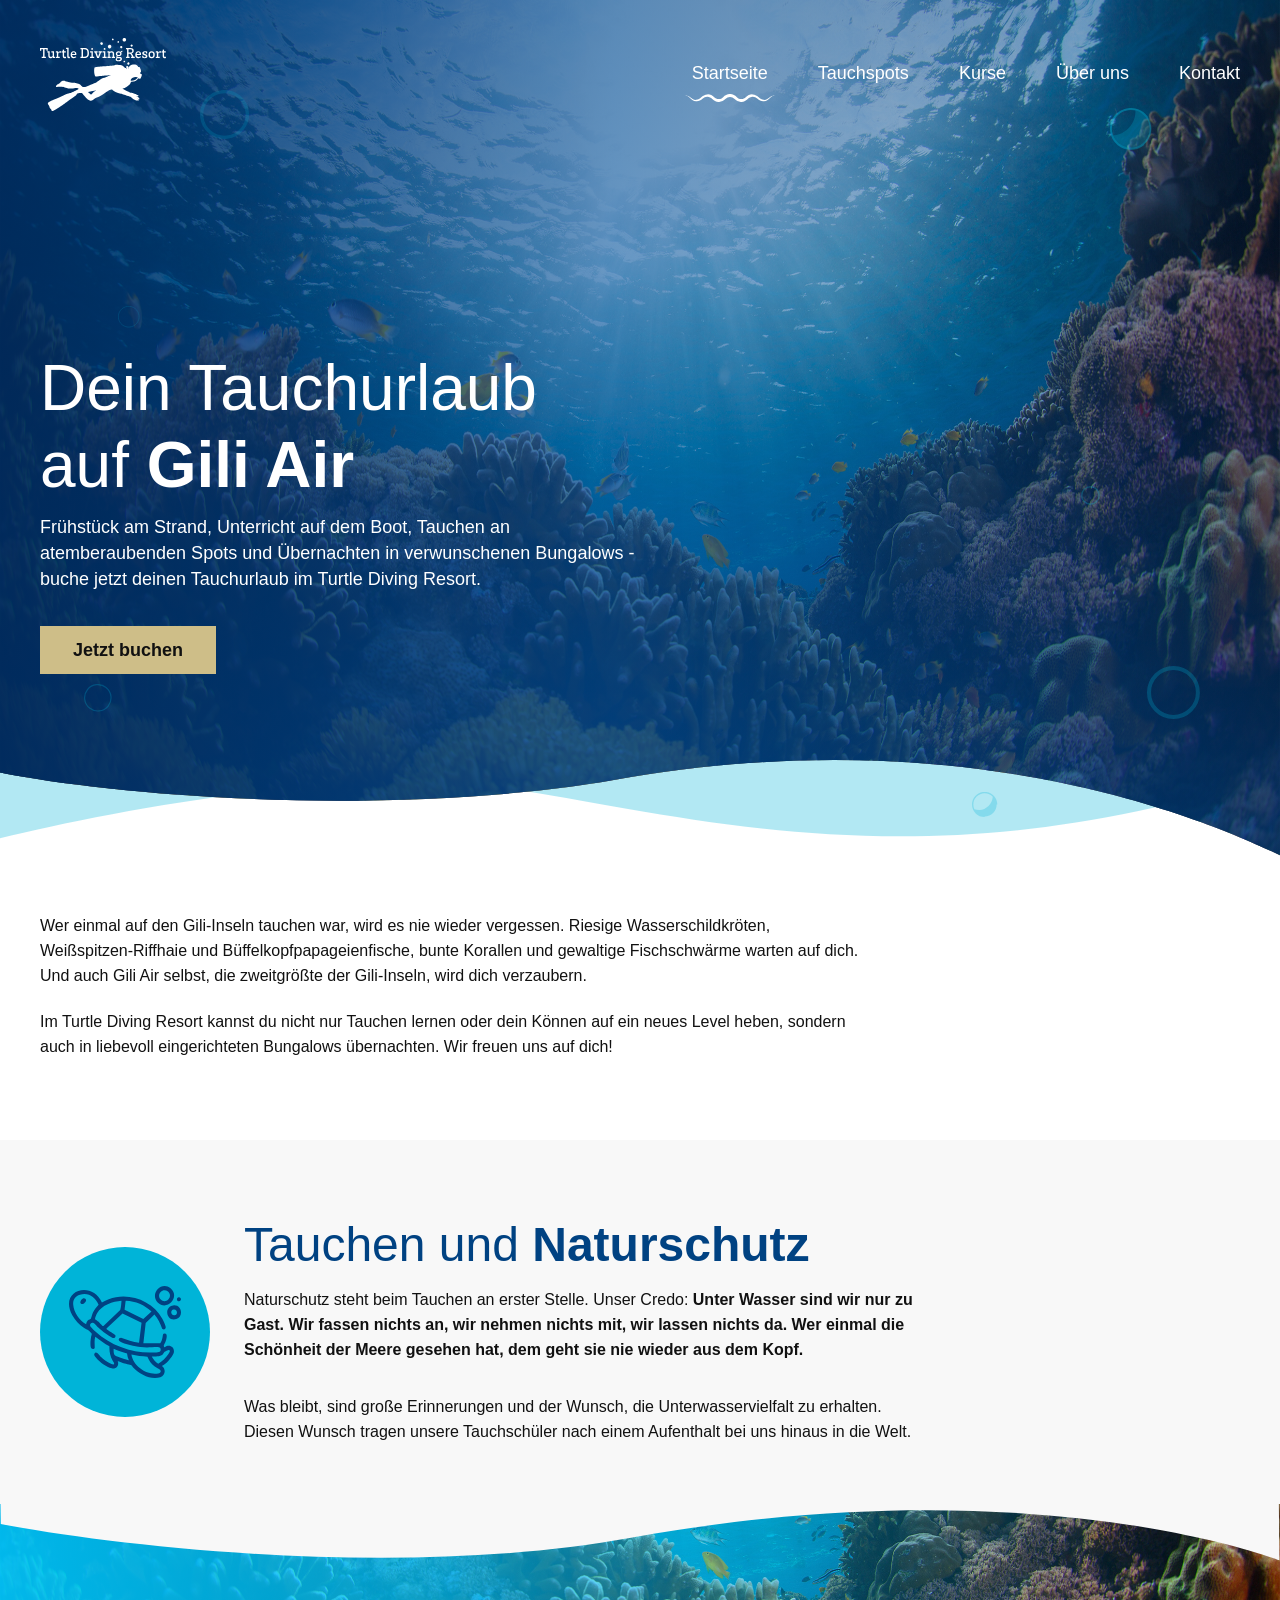
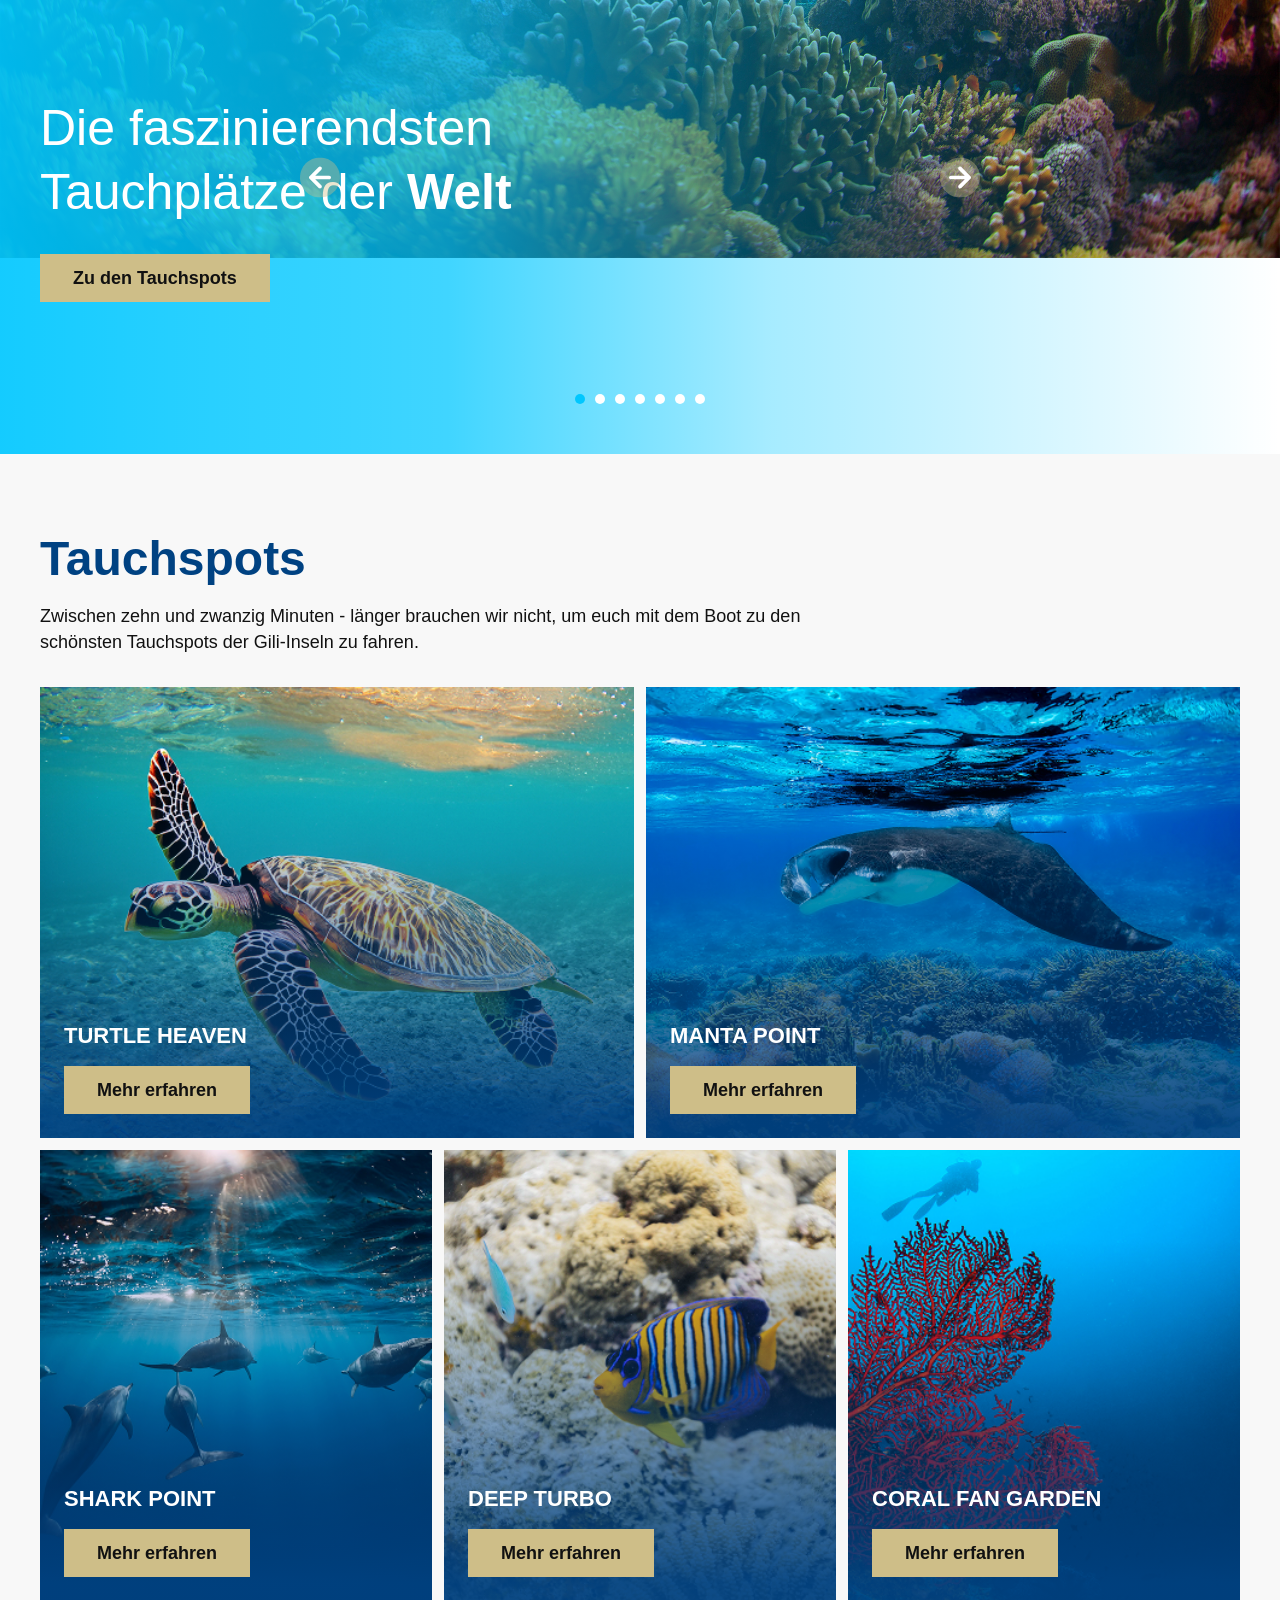
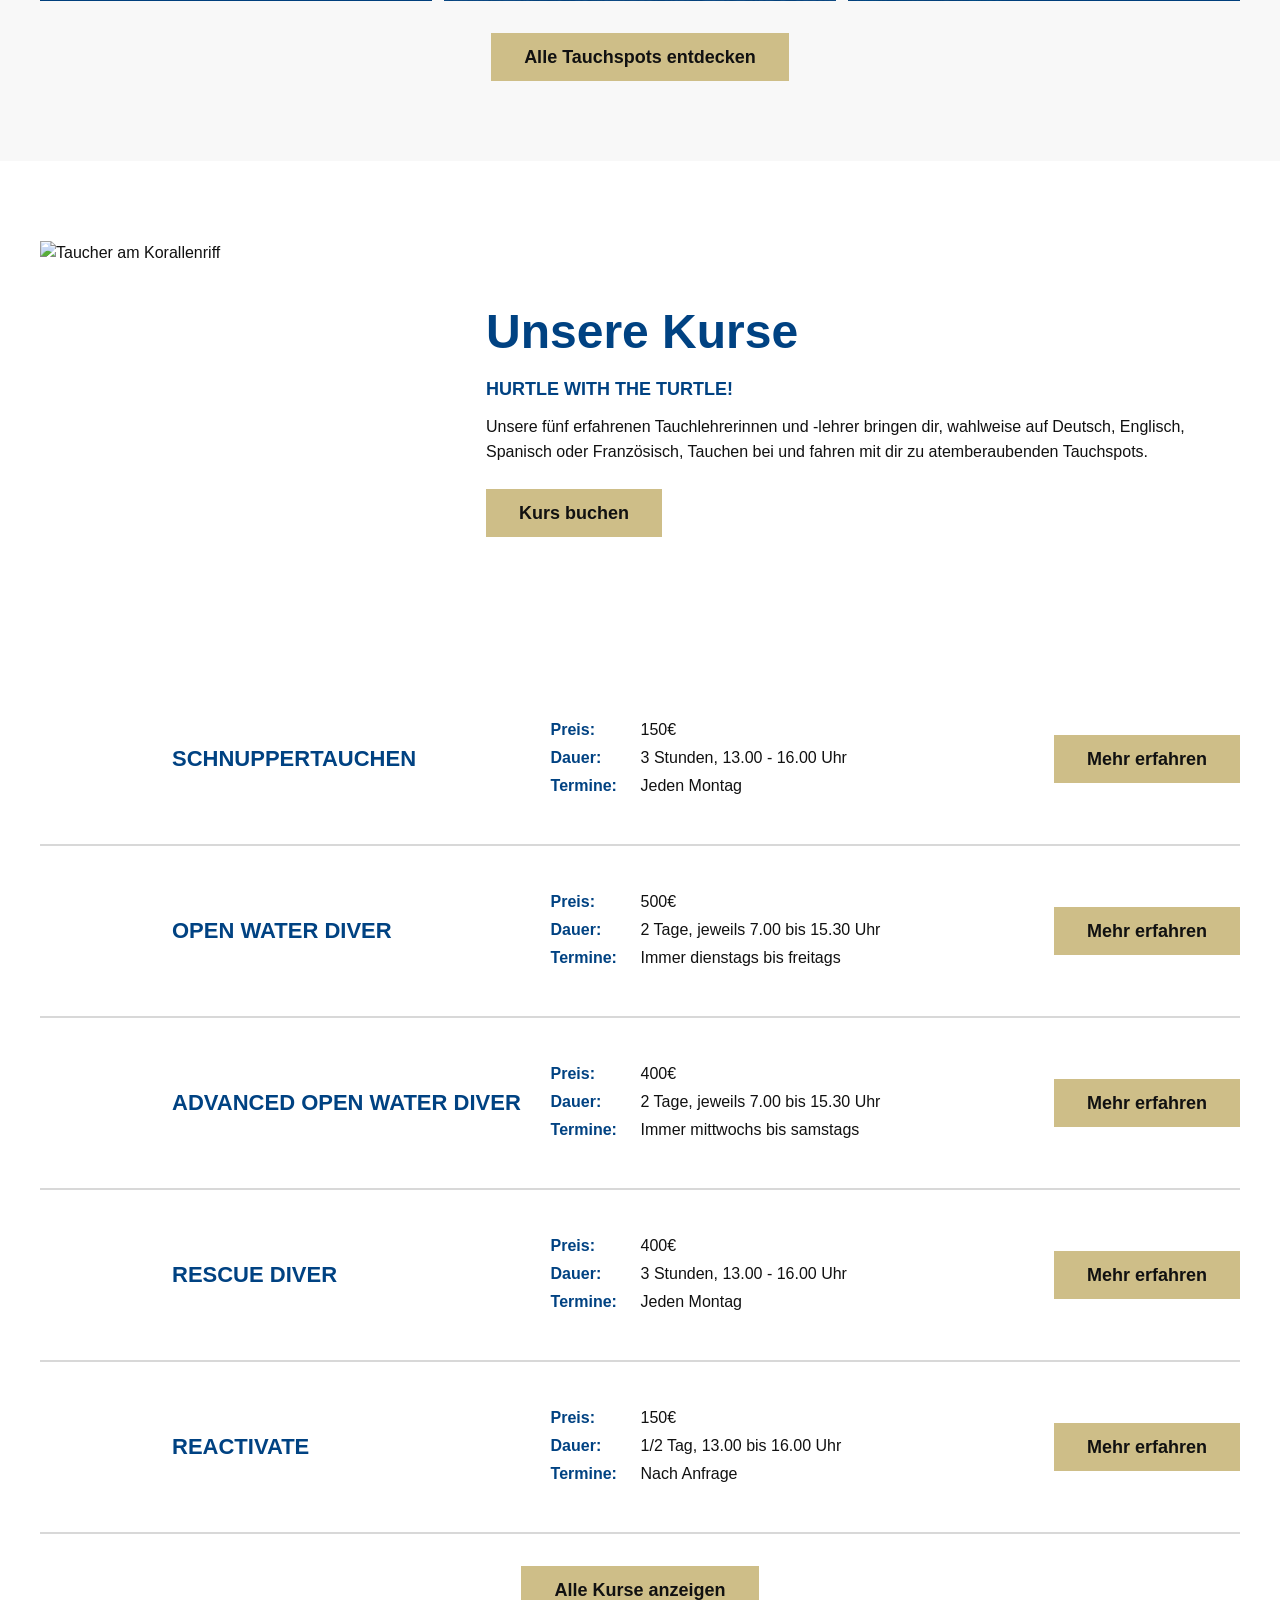
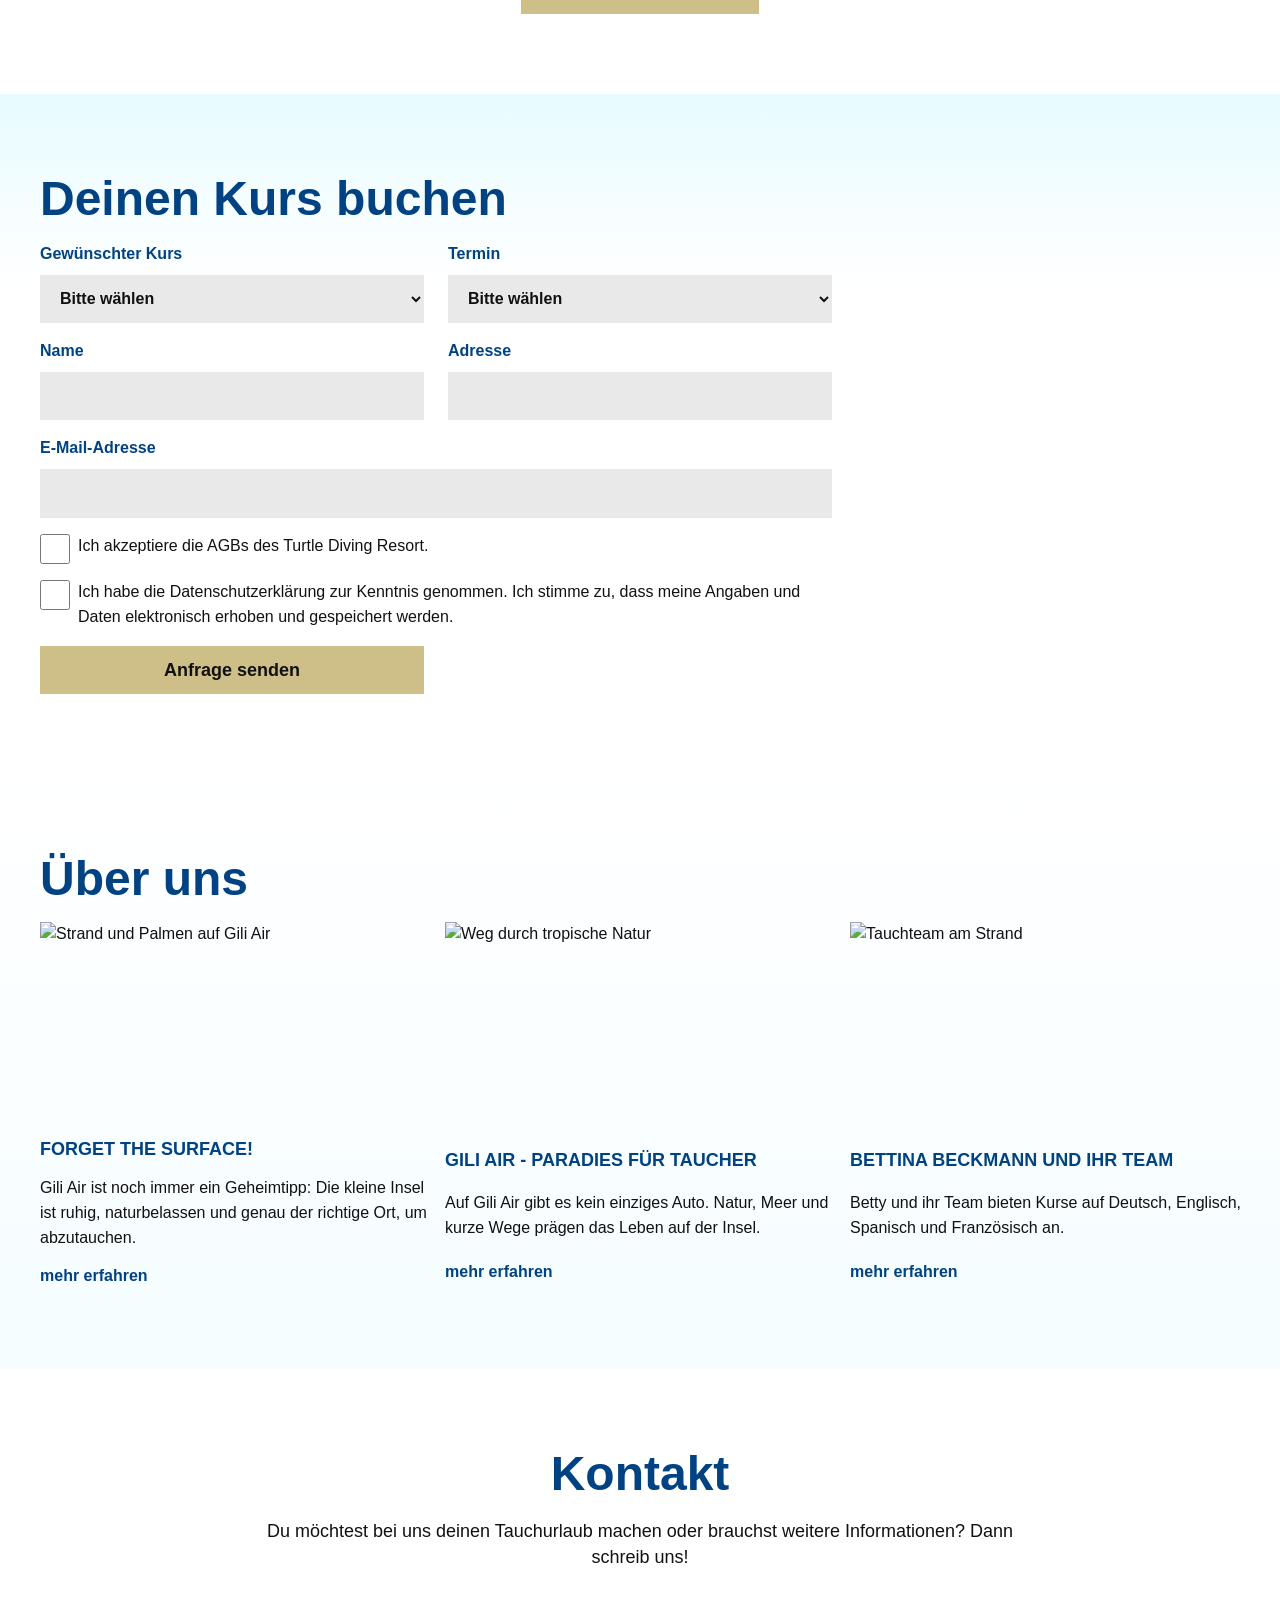
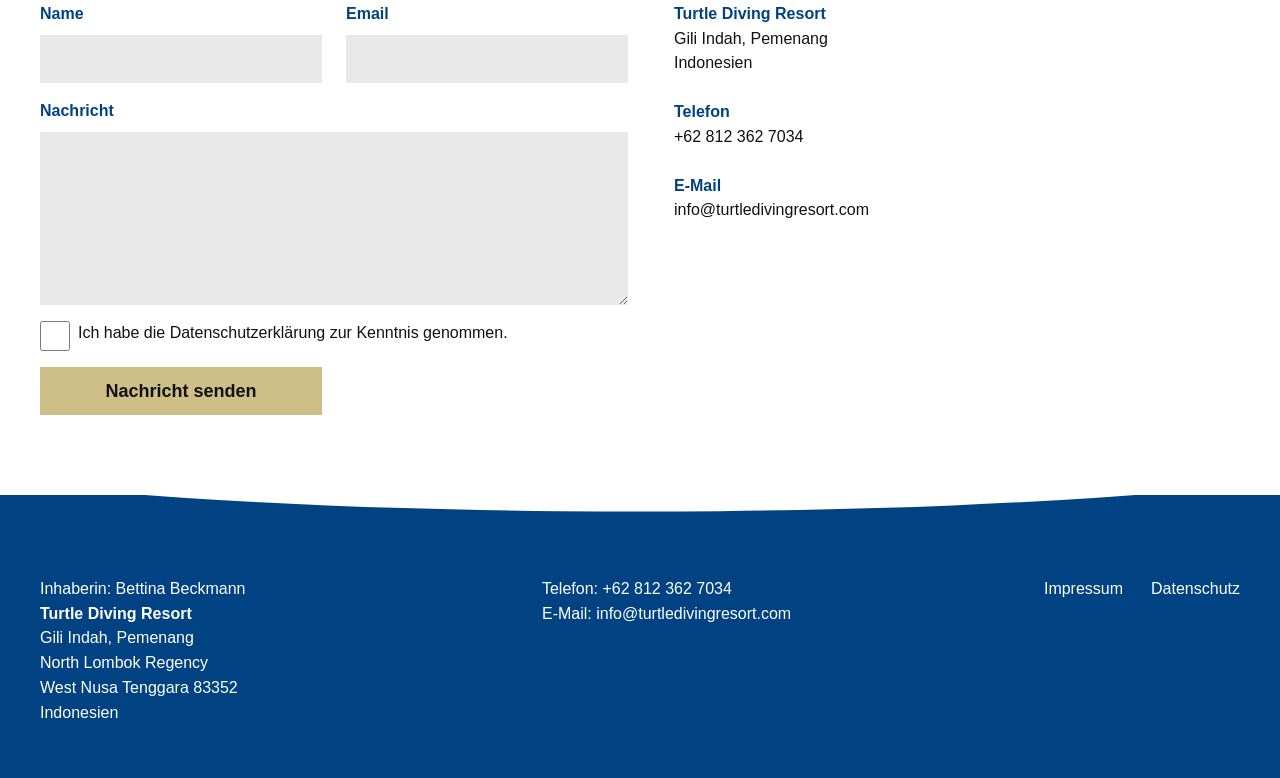
==== commit 92a0f9c5: "Update dive spot hover effects and button styling" ====
--- a/index.html
+++ b/index.html
@@ -12,6 +12,11 @@
      <img src="assets/svg/bubble-2.svg" class="bubble bubble-2" alt="">
      <img src="assets/svg/bubble-3.svg" class="bubble bubble-3" alt="">
      <img src="assets/svg/bubble-4.svg" class="bubble bubble-4" alt="">
+     <img src="assets/svg/bubble-5.svg" class="bubble bubble-4" alt="">
+     
+     <img src="assets/svg/bubble-6.svg" class="bubble bubble-6" alt="">
+     <img src="assets/svg/bubble-7.svg" class="bubble bubble-7" alt="">
+     <img src="assets/svg/bubble-8.svg" class="bubble bubble-8" alt="">
     </div>
     <header class="site-header">
       <a class="logo" href="#top" aria-label="Turtle Diving Resort Startseite">
@@ -45,8 +50,8 @@
           </foreignObject>
         </svg>
         <div class="container hero-content">
-          <h1 id="hero-title">Dein Tauchurlaub<br />auf <strong>Gili Air</strong></h1>
-          <p>
+          <h1 id="hero-title">Dein Tauchurlaub<br>auf <span class="semi-bold">Gili Air</span></h1>
+           <p>
             Frühstück am Strand, Unterricht auf dem Boot, Tauchen an atemberaubenden Spots
             und Übernachten in verwunschenen Bungalows - buche jetzt deinen Tauchurlaub im
             Turtle Diving Resort.
@@ -74,19 +79,29 @@
       <section class="nature">
         <div class="container nature-content">
           <div class="turtle-badge" aria-hidden="true">
-            <img src="https://www.figma.com/api/mcp/asset/b333f13a-adac-4f7b-bb9c-043ce9e9006d" alt="" />
+            <img src="assets/icons/turtle.svg" alt="">
           </div>
           <div>
-            <h2>Tauchen und Naturschutz</h2>
-            <p>
-              Naturschutz steht beim Tauchen an erster Stelle. Unser Credo: Unter Wasser sind
-              wir nur zu Gast. Wir fassen nichts an, wir nehmen nichts mit, wir lassen nichts
-              da. Wer einmal die Schönheit der Meere gesehen hat, dem geht sie nie wieder aus
-              dem Kopf. Was bleibt, sind große Erinnerungen und der Wunsch, die
-              Unterwasservielfalt zu erhalten.
-            </p>
-          </div>
-        </div>
+            <h2>
+              Tauchen und <span>Naturschutz</span>
+            </h2>
+              <p>
+                 Naturschutz steht beim Tauchen an erster Stelle. Unser Credo:
+                <span>
+                  Unter Wasser sind wir nur zu Gast. Wir fassen nichts an, wir nehmen nichts mit,
+                  wir lassen nichts da. Wer einmal die Schönheit der Meere gesehen hat,
+                 dem geht sie nie wieder aus dem Kopf.
+                </span>
+              </p>
+
+              <p>
+                 Was bleibt, sind große Erinnerungen und der Wunsch, die
+                 Unterwasservielfalt zu erhalten. Diesen Wunsch tragen unsere
+                 Tauchschüler nach einem Aufenthalt bei uns hinaus in die Welt.
+              </p>
+          </div>
+        </div>
+           <img class="nature-coral" src="assets/icons/coral.svg" alt="">
       </section>
 
       <section class="feature-band">
@@ -145,37 +160,54 @@
           </p>
           <div class="spot-grid">
             <article class="spot-card wide">
-              <img src="https://www.figma.com/api/mcp/asset/4e228984-0103-4c8c-8d37-8e932d5db6f8" alt="Meeresschildkröte an einem Riff" />
+              <img src="assets/images/turtle-heaven.jpg" alt="Meeresschildkröte an einem Riff" />
               <div>
                 <h3>Turtle Heaven</h3>
+                <p class="spot-description">
+                    Bettys Lieblingsspot, nach dem sie ihre Tauchschule benannt hat. 
+                    Turtle heaven besteht aus einem Riff aus flachen Korallen und einem...
+                  </p>
+                 <a class="small-button" href="#kontakt">Mehr erfahren</a>
+               </div>
+            </article>
+            <article class="spot-card wide">
+              <img src="assets/images/manta-point.jpg" alt="Mantarochen im blauen Wasser" />
+              <div>
+                <h3>Manta Point</h3>
+                  <p class="spot-description">
+                    Dieser Korallengarten ist einer der gesündesten der ganzen Umgebung.
+                    Hier könnt ihr zum Beispiel Tintenfische, Orang-Utan-Krabben...
+                  </p>
                 <a class="small-button" href="#kontakt">Mehr erfahren</a>
               </div>
             </article>
-            <article class="spot-card wide">
-              <img src="https://www.figma.com/api/mcp/asset/7d691b05-96ba-43f0-901d-2377c9ebebfd" alt="Mantarochen im blauen Wasser" />
+            <article class="spot-card">
+              <img src="assets/images/shark-point.jpg" alt="Riffhai im Meer" />
               <div>
-                <h3>Manta Point</h3>
+                <h3>Shark Point</h3>
+                <p class="spot-description">
+                    Treppenartig führt ein stufenförmiger Kamm immer tiefer, bis ihr auf dem Boden...
+                  </p>
                 <a class="small-button" href="#kontakt">Mehr erfahren</a>
               </div>
             </article>
             <article class="spot-card">
-              <img src="https://www.figma.com/api/mcp/asset/b1859374-ae01-4fcc-a9d8-ecc50565bc8e" alt="Riffhai im Meer" />
+              <img src="assets/images/deep-turbo.jpg" alt="Fischschwarm an Korallen" />
               <div>
-                <h3>Shark Point</h3>
+                <h3>Deep Turbo</h3>
+                <p class="spot-description">
+                    Wer schon viel Erfahrung hat, wird diesen Tauchplatz auf 23 Metern Tiefe lieben. Hier trefft...
+                  </p>
                 <a class="small-button" href="#kontakt">Mehr erfahren</a>
               </div>
             </article>
             <article class="spot-card">
-              <img src="https://www.figma.com/api/mcp/asset/9e154041-9cdf-4f9c-8078-2bea437a43d8" alt="Fischschwarm an Korallen" />
-              <div>
-                <h3>Deep Turbo</h3>
-                <a class="small-button" href="#kontakt">Mehr erfahren</a>
-              </div>
-            </article>
-            <article class="spot-card">
-              <img src="https://www.figma.com/api/mcp/asset/c8177620-8fbc-4e0d-844a-808cf61d6996" alt="Korallenfächer unter Wasser" />
+              <img src="assets/images/coral-fan-garden.jpg" alt="Korallenfächer unter Wasser" />
               <div>
                 <h3>Coral Fan Garden</h3>
+                <p class="spot-description">
+                    Erlebt hier die unglaubliche Vielfalt der Unterwasserwelt, und das bei temporeicher Strömung!
+                  </p>
                 <a class="small-button" href="#kontakt">Mehr erfahren</a>
               </div>
             </article>
--- a/styles.css
+++ b/styles.css
@@ -110,23 +110,31 @@
   min-height: 48px;
   align-items: center;
   justify-content: center;
-  border: 0;
+  border: 0.75px solid transparent;
   background: var(--sand);
   color: #111111;
   cursor: pointer;
   font: 700 18px/1 Inter, Arial, sans-serif;
   padding: 14px 32px;
+  transition: background-color 0.3s ease, transform 0.2s ease, border-color 0.2s ease;
 }
 
 .small-button {
-  min-height: 42px;
-  font-size: 14px;
-  padding-inline: 20px;
+  min-height: 48px;
+  font-size: 18px;
+  padding-inline: 32px;
 }
 
 .button:hover,
 .small-button:hover {
-  filter: brightness(0.96);
+  background-color: #17b4d6;
+}
+
+.button:active,
+.small-button:active {
+  background-color: #ffffff;
+  border-color: #000000;
+  transform: scale(0.98);
 }
 
 .centered {
@@ -235,10 +243,18 @@
 
 .hero-content p {
   max-width: 600px;
-  margin: 30px 0 34px;
+  margin: 10px 0 34px;
   color: #ffffff;
   font-size: 18px;
   line-height: 1.45;
+}
+
+#hero-title {
+  font-weight: 400;
+}
+
+#hero-title .semi-bold {
+  font-weight: 600;
 }
 
 .intro {
@@ -274,17 +290,42 @@
   display: grid;
   grid-template-columns: 168px minmax(0, 690px);
   gap: 36px;
-  align-items: start;
-  padding-block: 40px 100px;
+  align-items: center;
+  padding-block: 40px 60px;
+}
+
+.nature-content p span {
+  font-weight: 600;
+}
+
+.nature-content p + p {
+  margin-top: 32px;
+}
+
+.nature-content h2 {
+  font-weight: 400;
+}
+
+.nature-content h2 span {
+  font-weight: 600;
+}
+
+.nature-coral {
+  position: absolute;
+  right: 0px;
+  top: 0px;
+
+  width: 250px;
+  height: auto;
 }
 
 .turtle-badge {
   display: grid;
-  width: 168px;
-  height: 168px;
+  width: 170px;
+  height: 170px;
   place-items: center;
   border-radius: 50%;
-  background: #00c8d4;
+  background: #00B4D8;
 }
 
 .turtle-badge img {
@@ -372,6 +413,7 @@
 }
 
 .feature-copy {
+  padding-top: 40px;
   position: absolute;
   inset: 0;
   z-index: 3;
@@ -481,7 +523,21 @@
   content: "";
   position: absolute;
   inset: 0;
-  background: linear-gradient(180deg, rgba(0, 66, 130, 0) 20%, rgba(0, 66, 130, 0.94) 96%);
+  background: linear-gradient(
+    180deg,
+    rgba(0, 66, 130, 0) 20%,
+    rgba(0, 66, 130, 0.94) 96%
+  );
+  transition: background 0.8s cubic-bezier(0.22, 1, 0.36, 1);
+}
+
+.spot-card:hover::after {
+  background: linear-gradient(
+    180deg,
+    rgba(0, 66, 130, 0.10) 0%,
+    rgba(0, 66, 130, 0.70) 55%,
+    rgba(0, 66, 130, 0.98) 100%
+  );
 }
 
 .spot-card div {
@@ -495,6 +551,31 @@
 .spot-card h3 {
   color: #ffffff;
   margin-bottom: 16px;
+}
+
+.spot-description {
+  color: #ffffff;
+  font-size: 18px;
+  opacity: 0;
+  max-height: 0;
+  overflow: hidden;
+  margin: 0;
+  line-height: 1.5;
+  transition: opacity 0.35s ease, max-height 0.35s ease, margin 0.35s ease;
+}
+
+.spot-card:hover .spot-description {
+  opacity: 1;
+  max-height: 120px;
+  margin: 0 0 16px;
+}
+
+.spot-card h3 {
+  transition: margin-bottom 0.35s ease;
+}
+
+.spot-card:hover h3 {
+  margin-bottom: 12px;
 }
 
 .courses {
@@ -719,80 +800,82 @@
 .bubble-layer {
   position: absolute;
   inset: 0;
-  z-index: 3;
+  z-index: 5;
   pointer-events: none;
   overflow: hidden;
 }
 
 .bubble {
-  position: fixed;
+  position: absolute;
+  opacity: 0.25;
   animation: floatBubble linear infinite;
 }
 
 /* Individual bubble positions */
 
 .bubble-1 {
-  width: 42px;
-  top: 8%;
-  right: 7%;
-  animation-duration: 7s;
-  animation-delay: 0s;
+  width: 50px;
+  top: 10%;
+  opacity: 0.18;
+  left: 200px;
+  animation-duration: 8s;
+  animation-delay: 1s;
 }
 
 .bubble-2 {
-  width: 24px;
-  top: 20%;
-  left: 12%;
-  animation-duration: 5s;
-  animation-delay: 2s;
-}
-
-.bubble-3 {
-  width: 58px;
+  width: 22px;
   top: 34%;
-  right: 15%;
-  animation-duration: 9s;
-  animation-delay: 1s;
-}
-
-.bubble-4 {
-  width: 28px;
-  top: 48%;
-  left: 8%;
+  left: 118px;
   animation-duration: 6s;
   animation-delay: 3s;
 }
 
+.bubble-3 {
+  width: 28px;
+  top: 76%;
+  left: 84px;
+  animation-duration: 7s;
+  animation-delay: 2s;
+}
+
+.bubble-4 {
+  width: 42px;
+  top: 12%;
+  right: 10%;
+  animation-duration: 9s;
+  animation-delay: 0s;
+}
+
 .bubble-5 {
-  width: 72px;
-  top: 60%;
-  right: 18%;
-  animation-duration: 11s;
-  animation-delay: 2s;
+  width: 96px;
+  top: 34%;
+  right: -18px;
+  animation-duration: 12s;
+  animation-delay: 4s;
 }
 
 .bubble-6 {
   width: 20px;
-  top: 72%;
-  left: 14%;
+  top: 54%;
+  right: 14%;
   animation-duration: 5s;
-  animation-delay: 4s;
+  animation-delay: 1s;
 }
 
 .bubble-7 {
-  width: 38px;
-  top: 82%;
-  right: 10%;
-  animation-duration: 8s;
-  animation-delay: 1s;
+  width: 56px;
+  top: 74%;
+  right: 6%;
+  animation-duration: 10s;
+  animation-delay: 5s;
 }
 
 .bubble-8 {
-  width: 30px;
-  top: 92%;
-  left: 22%;
-  animation-duration: 7s;
-  animation-delay: 5s;
+  width: 26px;
+  top: 88%;
+  right: 22%;
+  animation-duration: 6s;
+  animation-delay: 2s;
 }
 
 /* Floating animation */
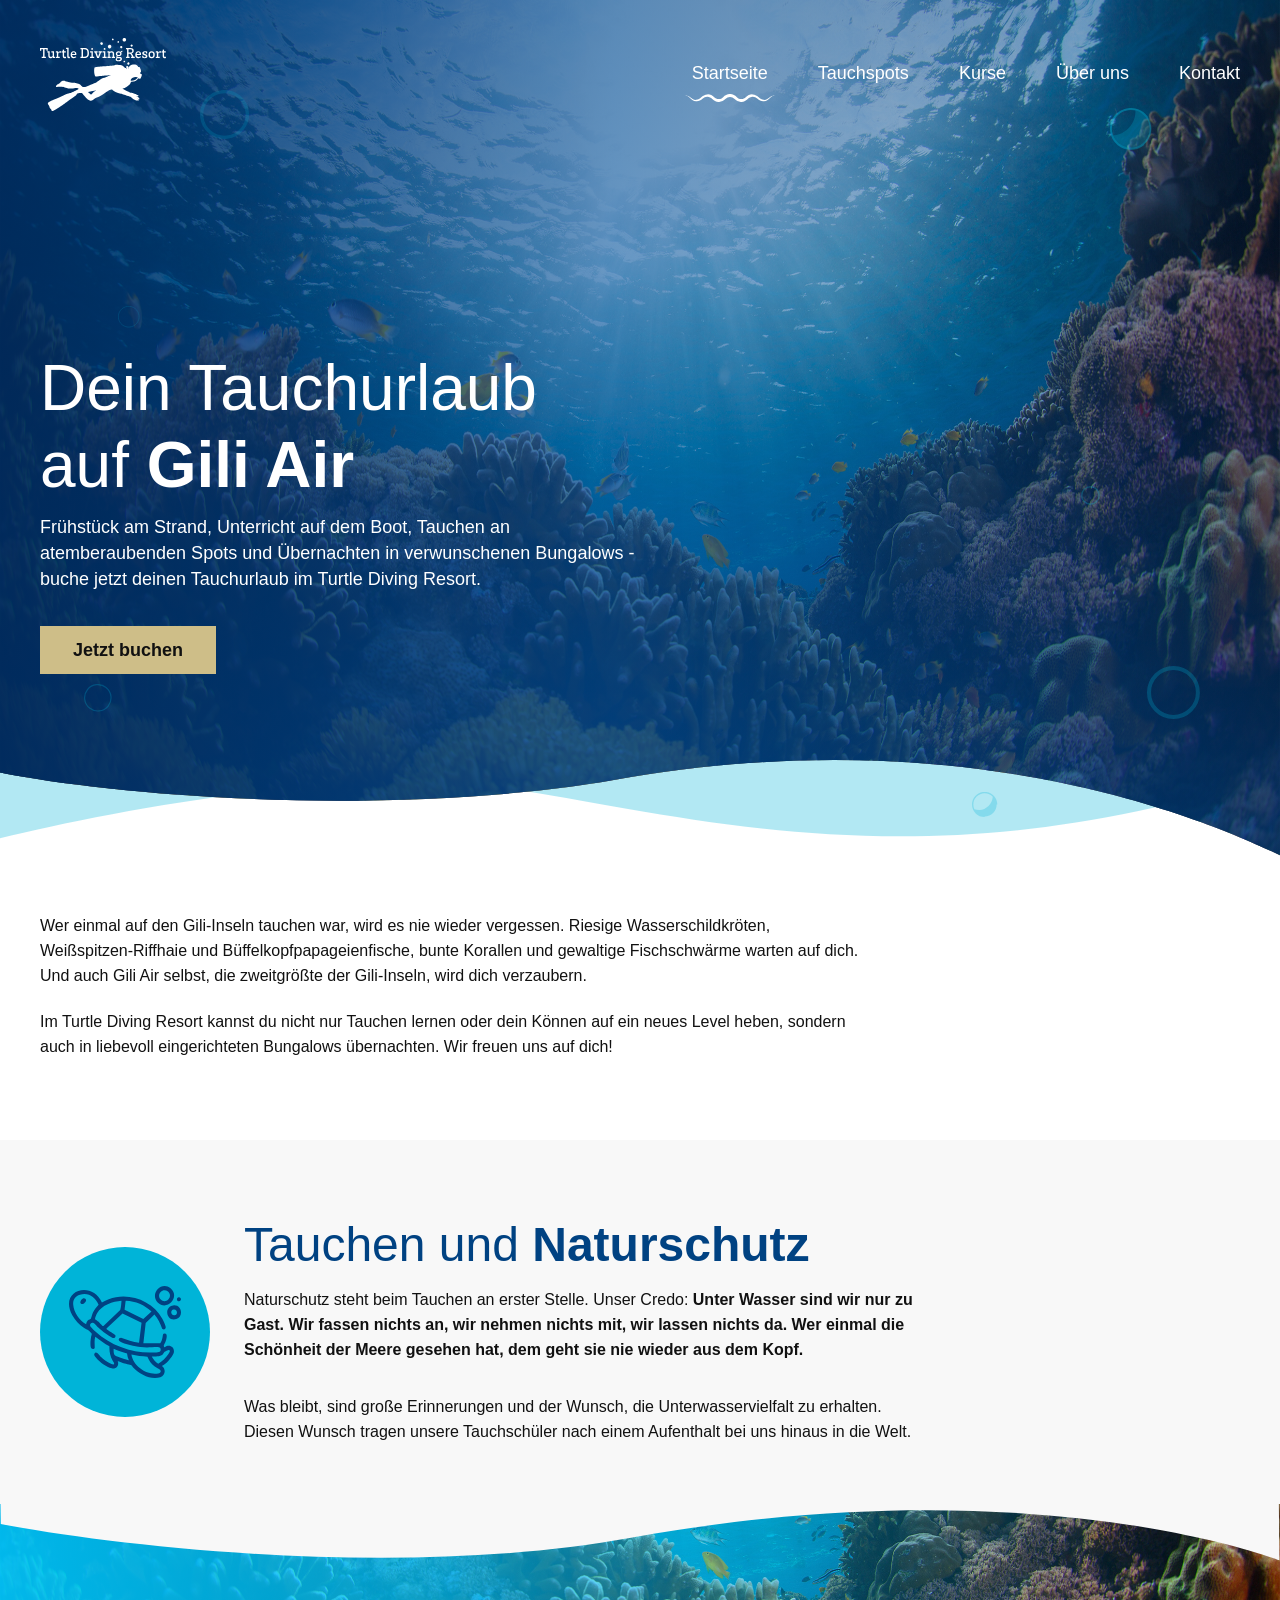
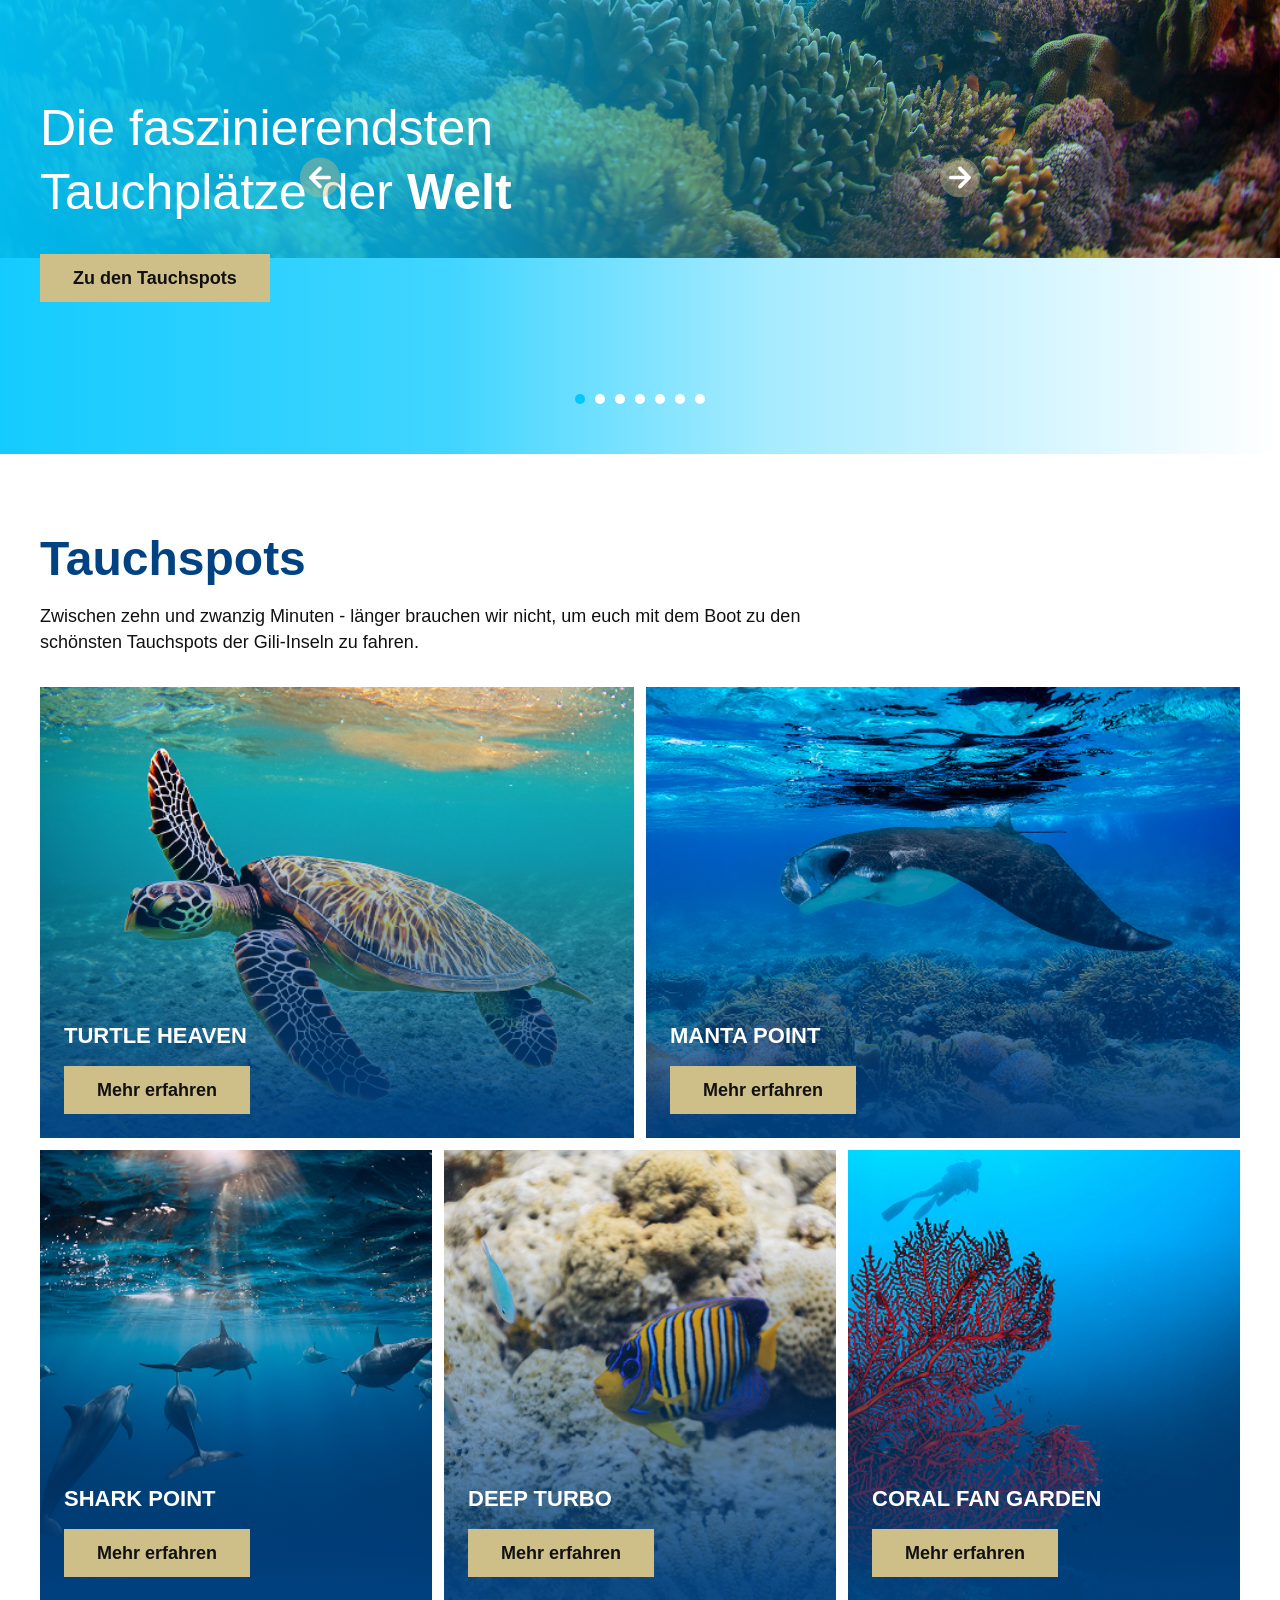
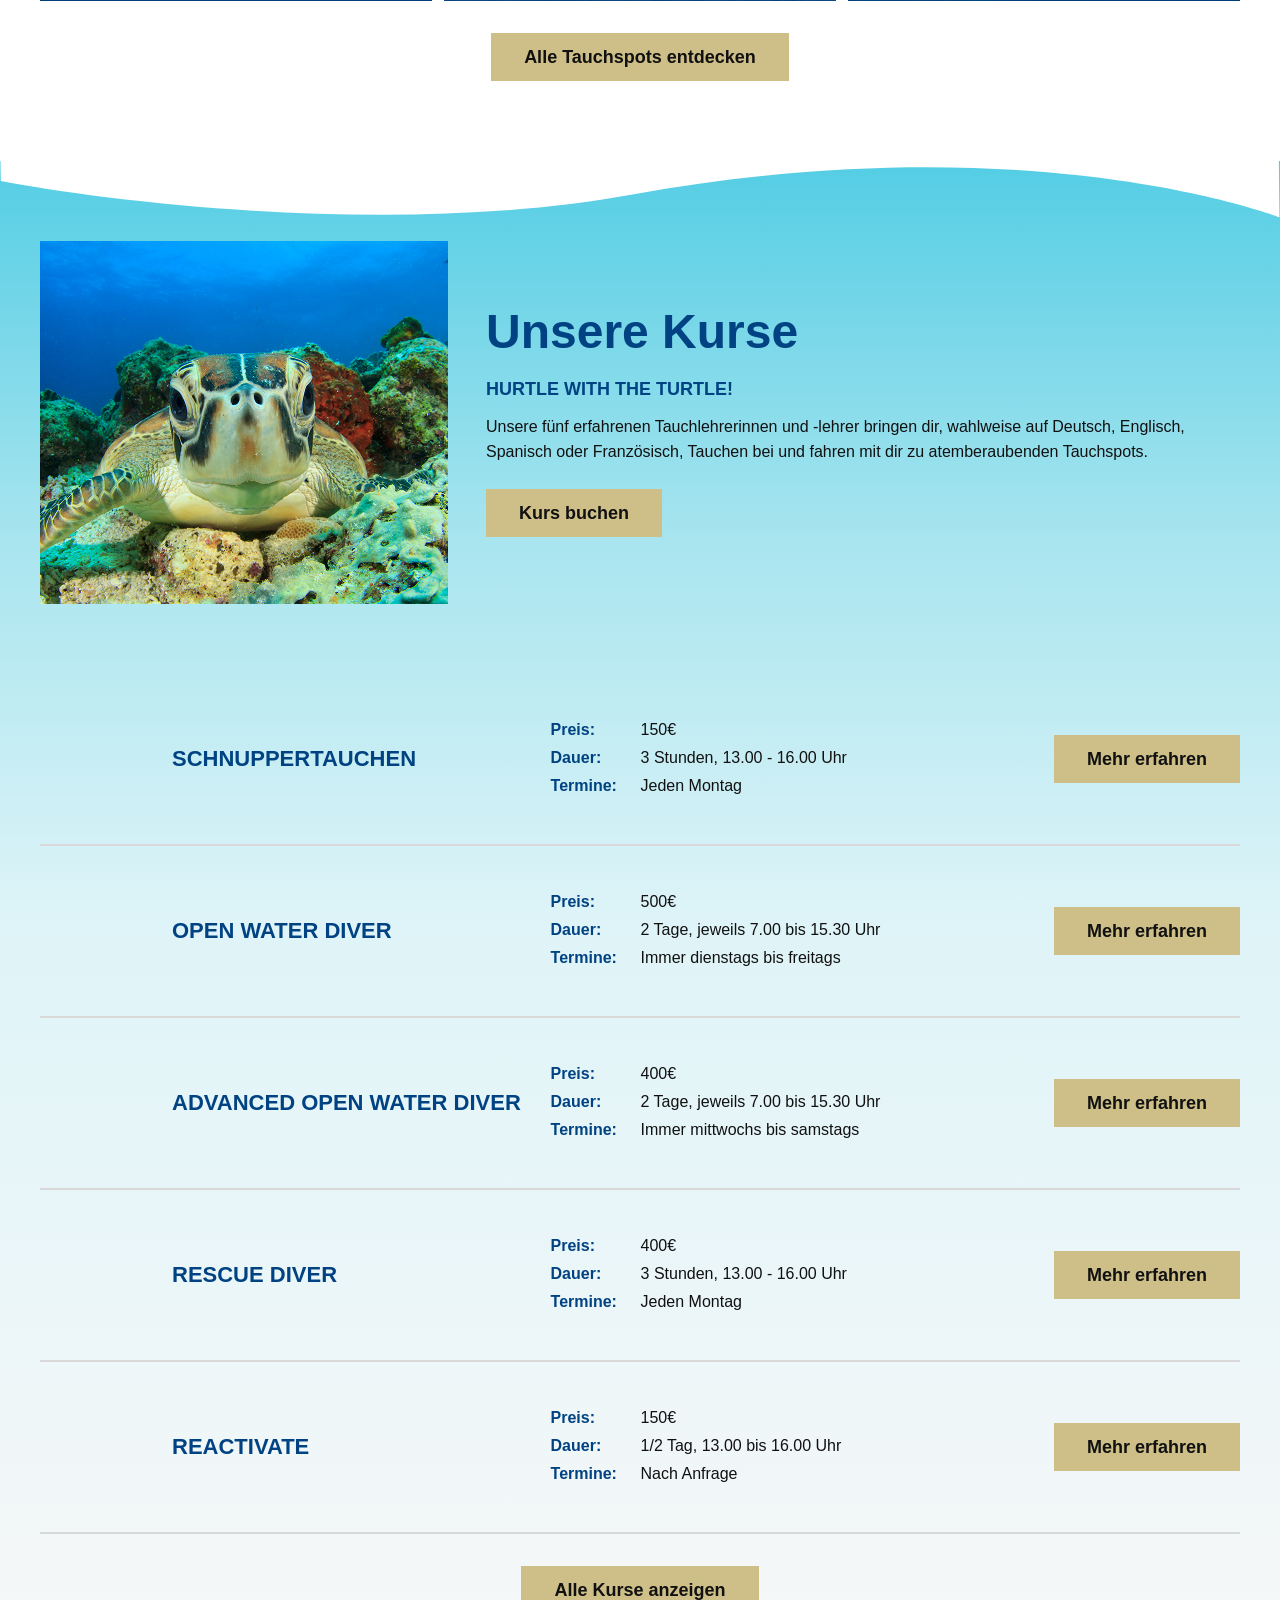
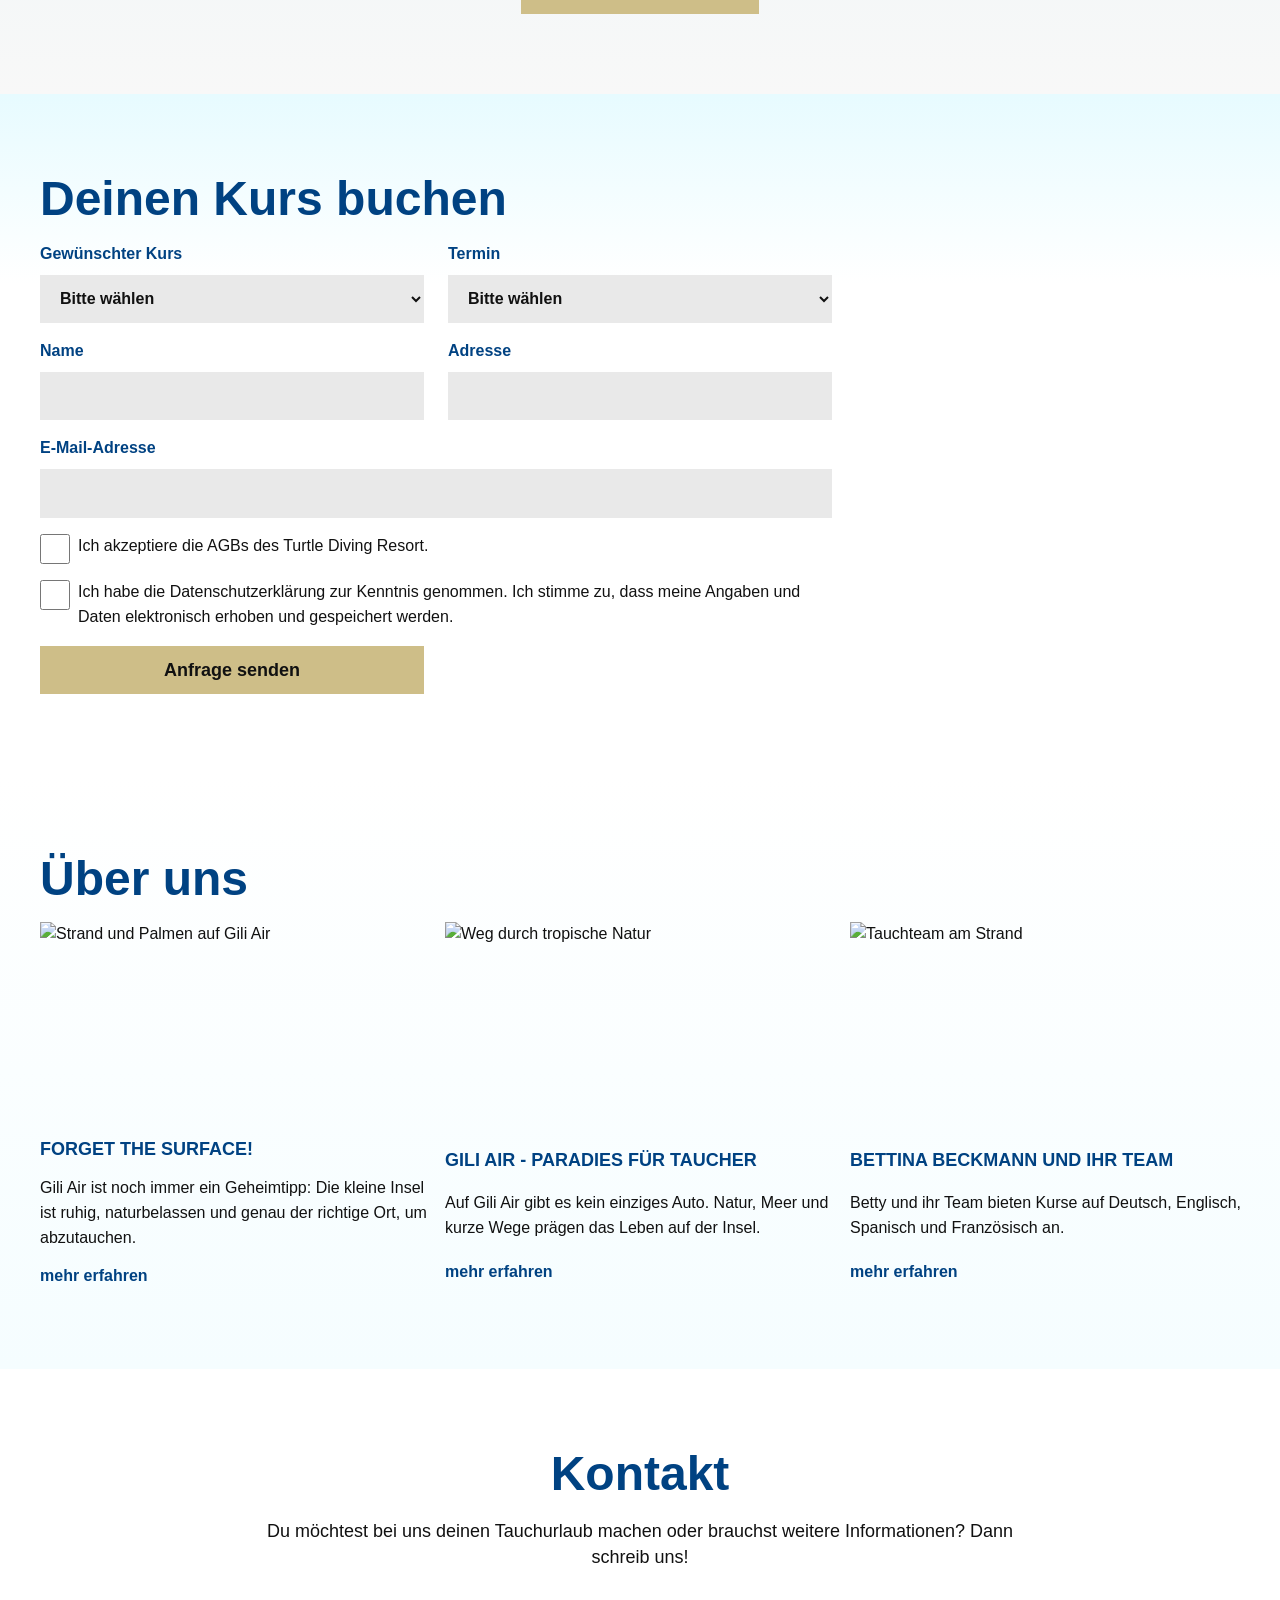
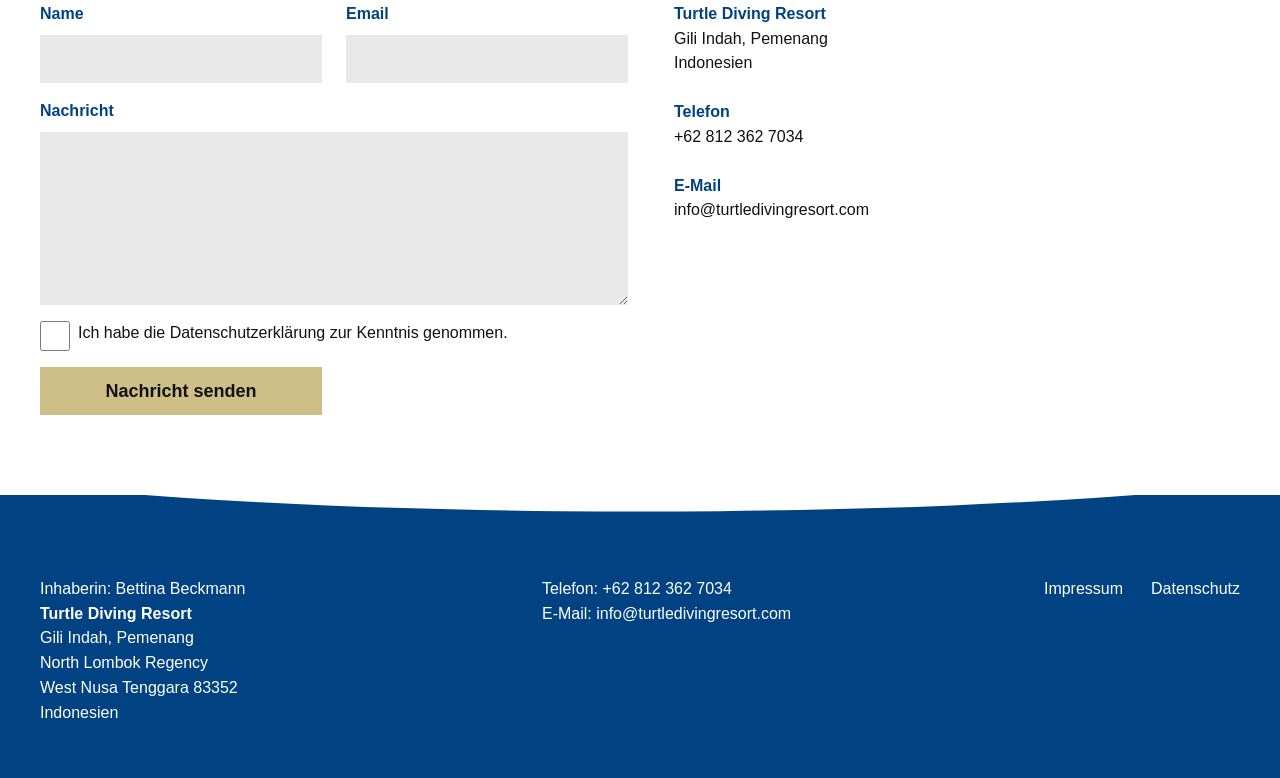
==== commit 12c58ed6: "Refine UI interactions and styling" ====
--- a/index.html
+++ b/index.html
@@ -221,7 +221,7 @@
       <section id="kurse" class="courses section">
         <div class="container two-column">
           <div class="course-photo">
-            <img src="https://www.figma.com/api/mcp/asset/26b99a08-e72e-427b-8573-a6cc543a57dc" alt="Taucher am Korallenriff" />
+            <img src="assets/images/Kurse_image.jpg" alt="Taucher am Korallenriff" />
           </div>
           <div class="course-intro">
             <h2>Unsere Kurse</h2>
--- a/styles.css
+++ b/styles.css
@@ -492,7 +492,7 @@
 }
 
 .spots {
-  background: var(--light);
+  background: #ffffff;
 }
 
 .spot-grid {
@@ -579,7 +579,31 @@
 }
 
 .courses {
-  background: #ffffff;
+  position: relative;
+  overflow: visible;
+  background: linear-gradient(
+    to bottom,
+    #00b4d8 -40%,
+    #53cde4 0%,
+    #a9e5ef 25%,
+    #dff4f8 50%,
+    #f8f8f8 100%
+  );
+}
+
+.courses::before {
+  content: "";
+  position: absolute;
+  left: 0;
+  top: -100px;
+  width: 100%;
+  height: 220px;
+  background-image: url("./assets/icons/wave-peudo-kurse.svg");
+  background-repeat: no-repeat;
+  background-position: center bottom;
+  background-size: 100% 100%;
+  z-index: 10;
+  pointer-events: none;
 }
 
 .two-column {
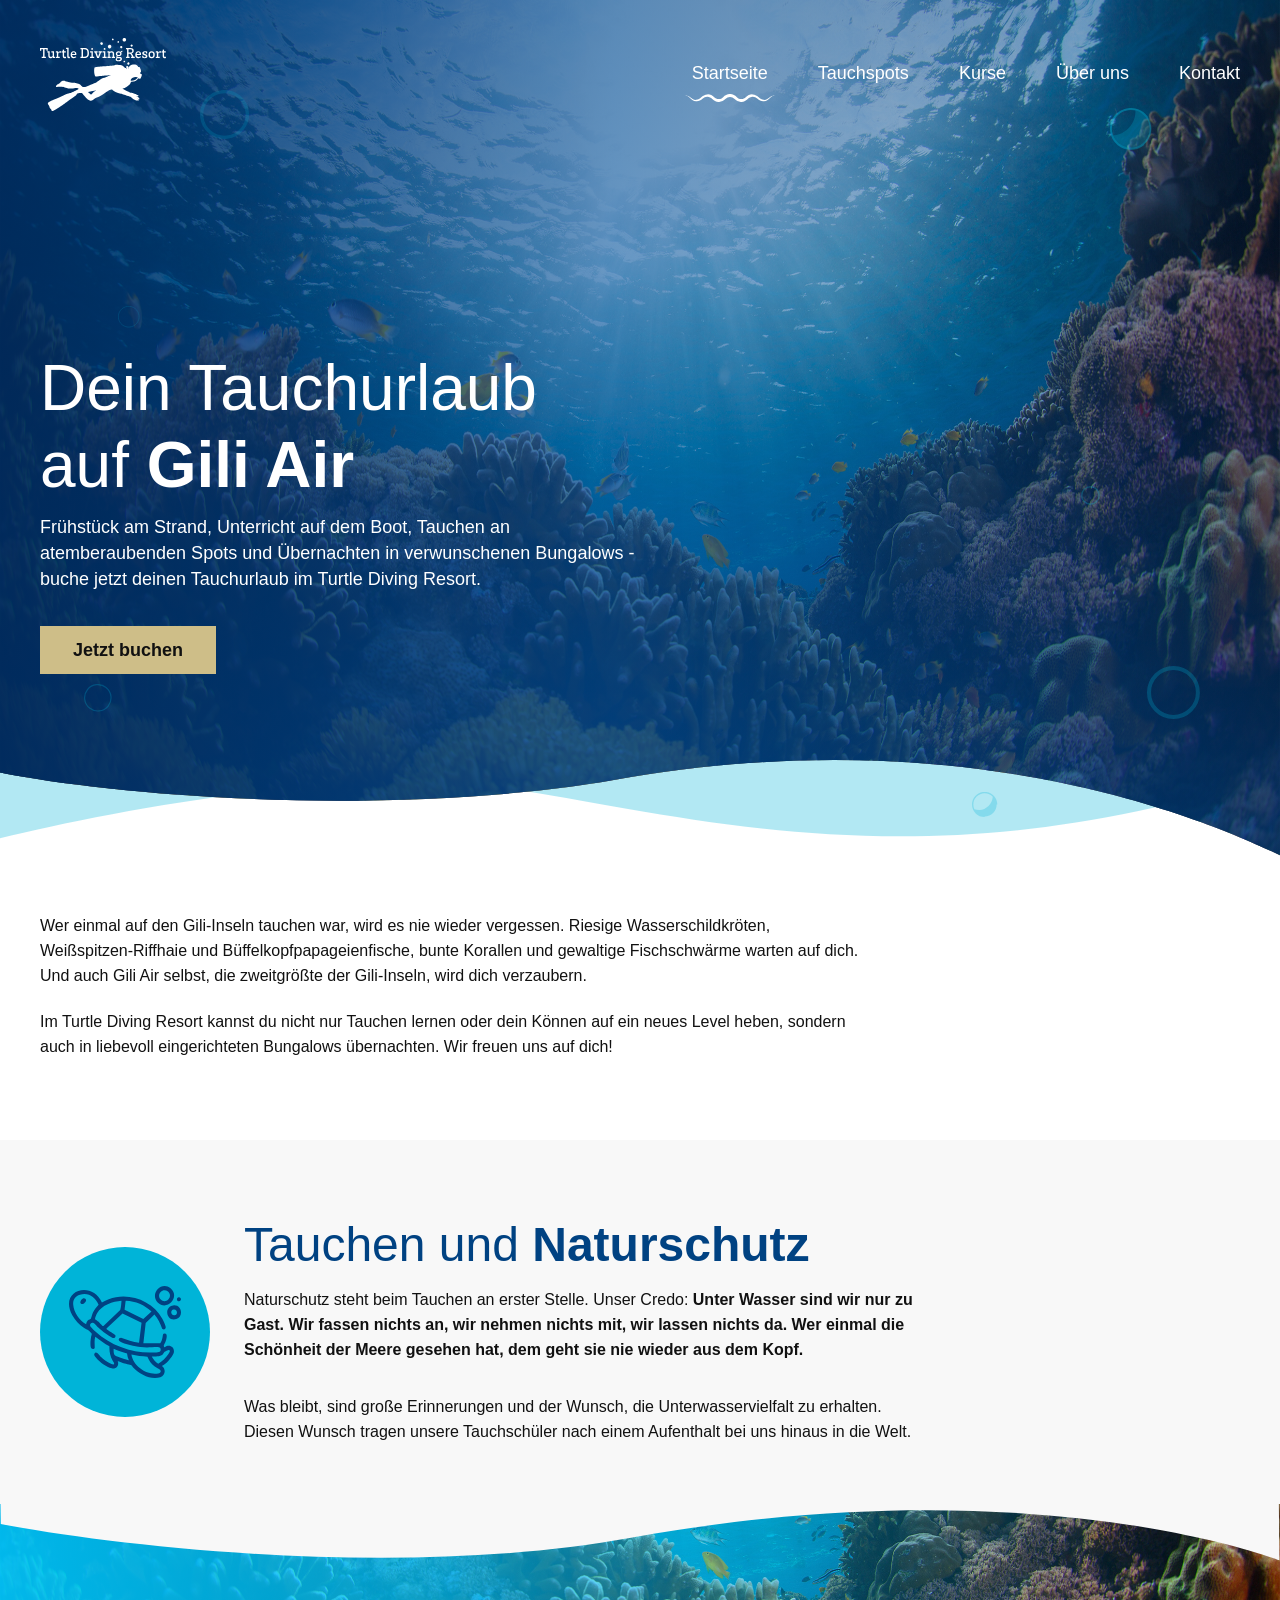
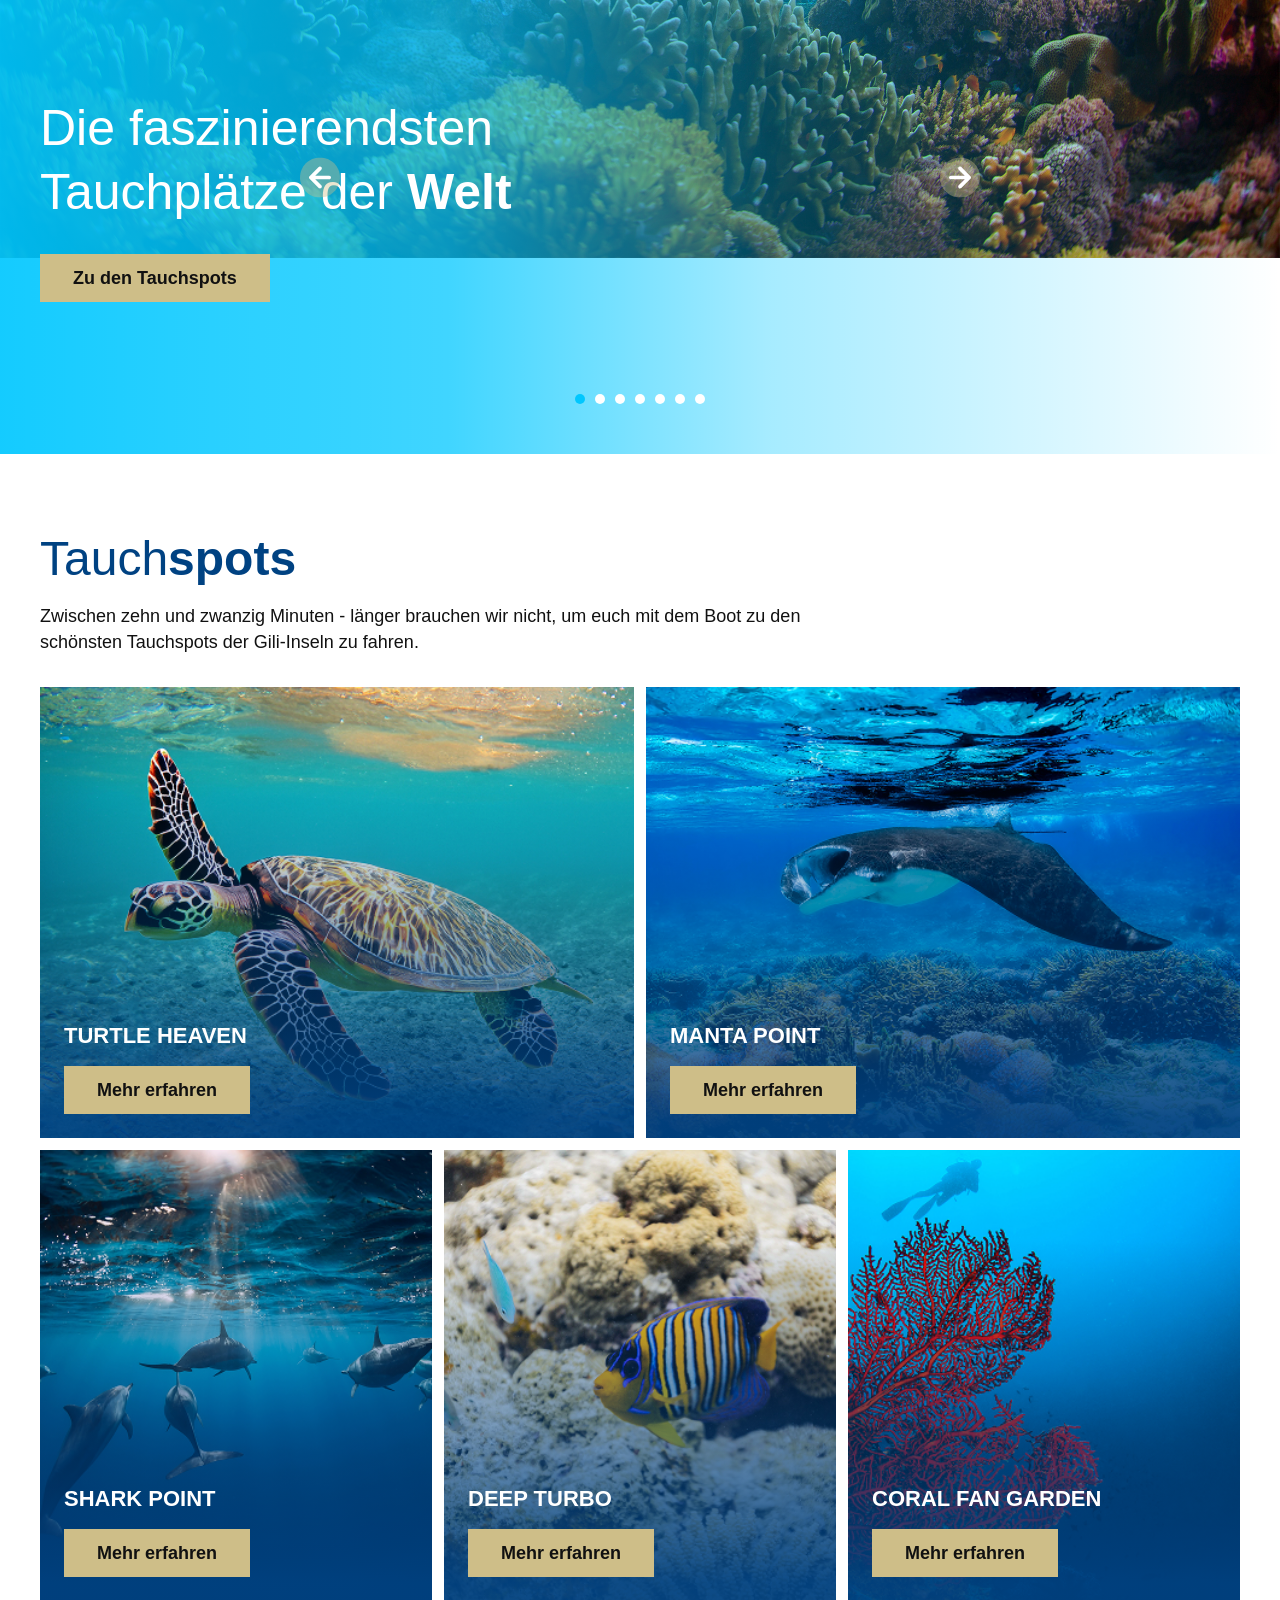
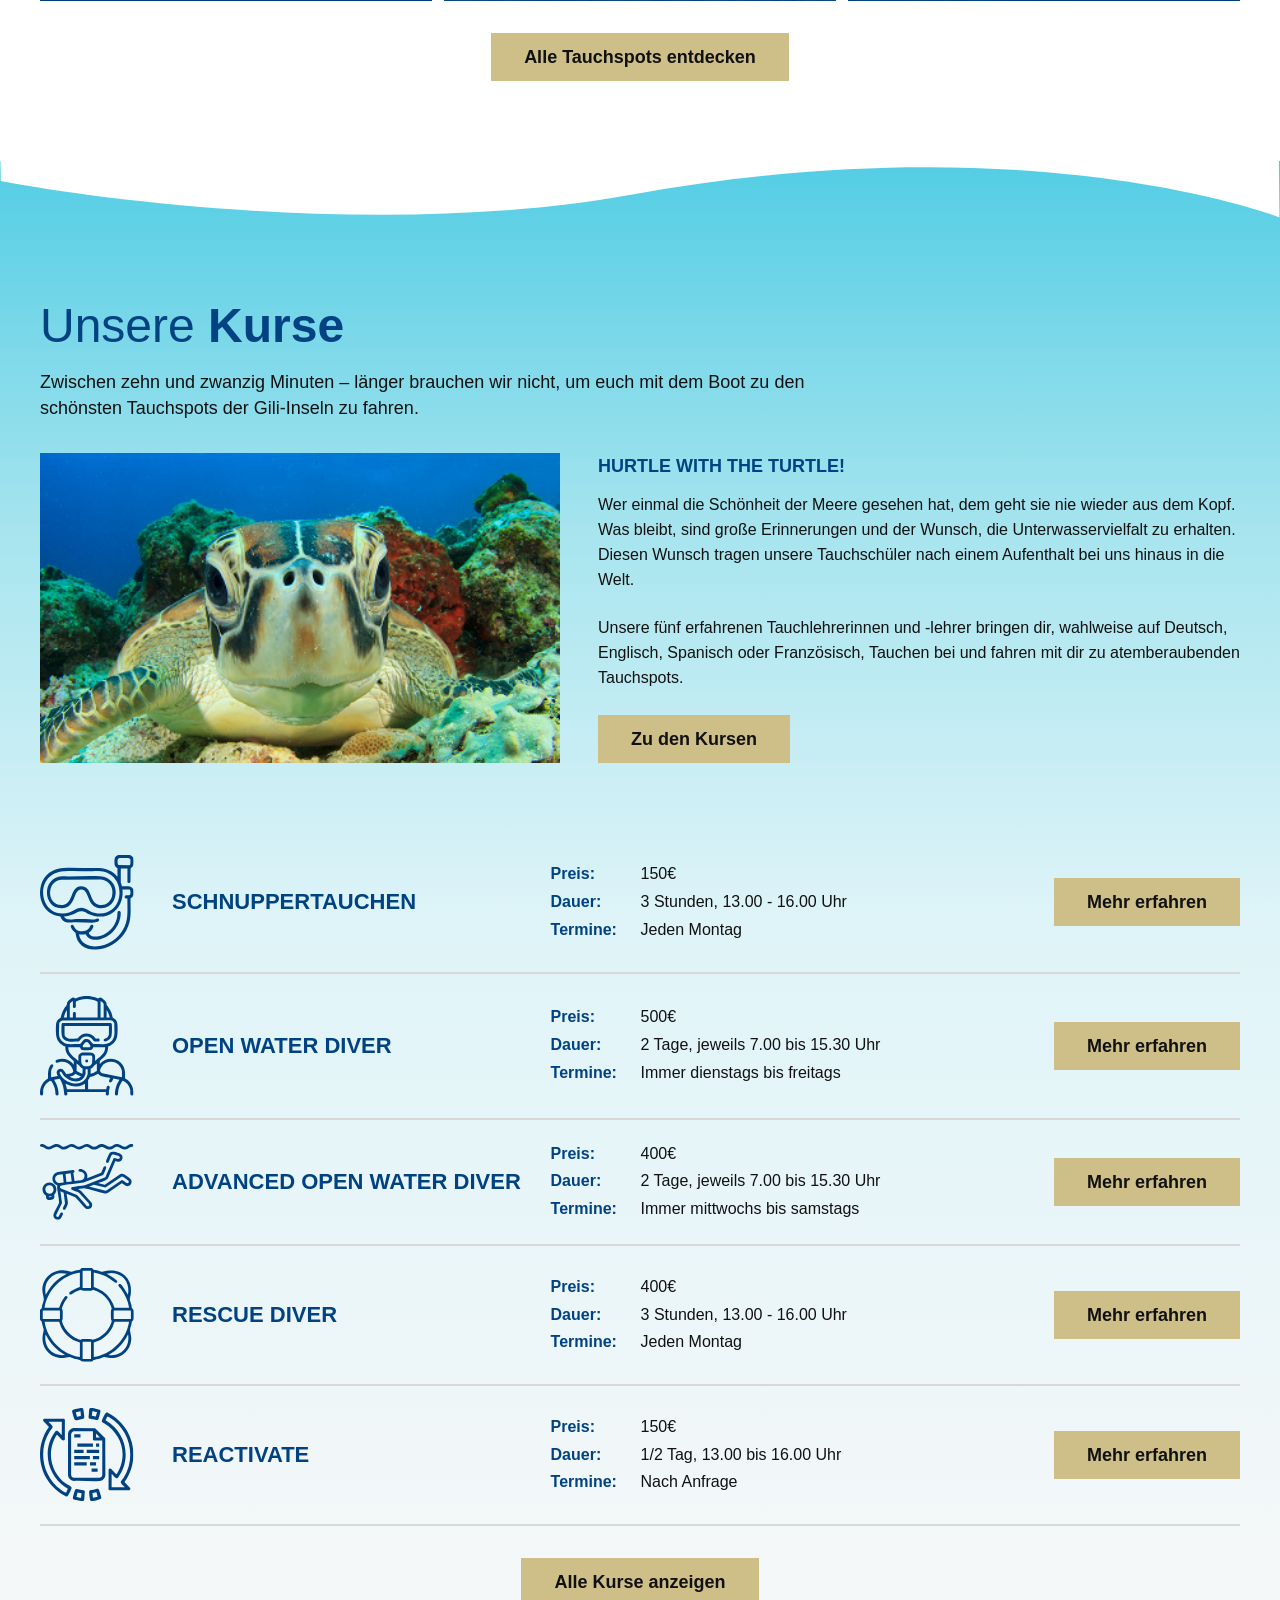
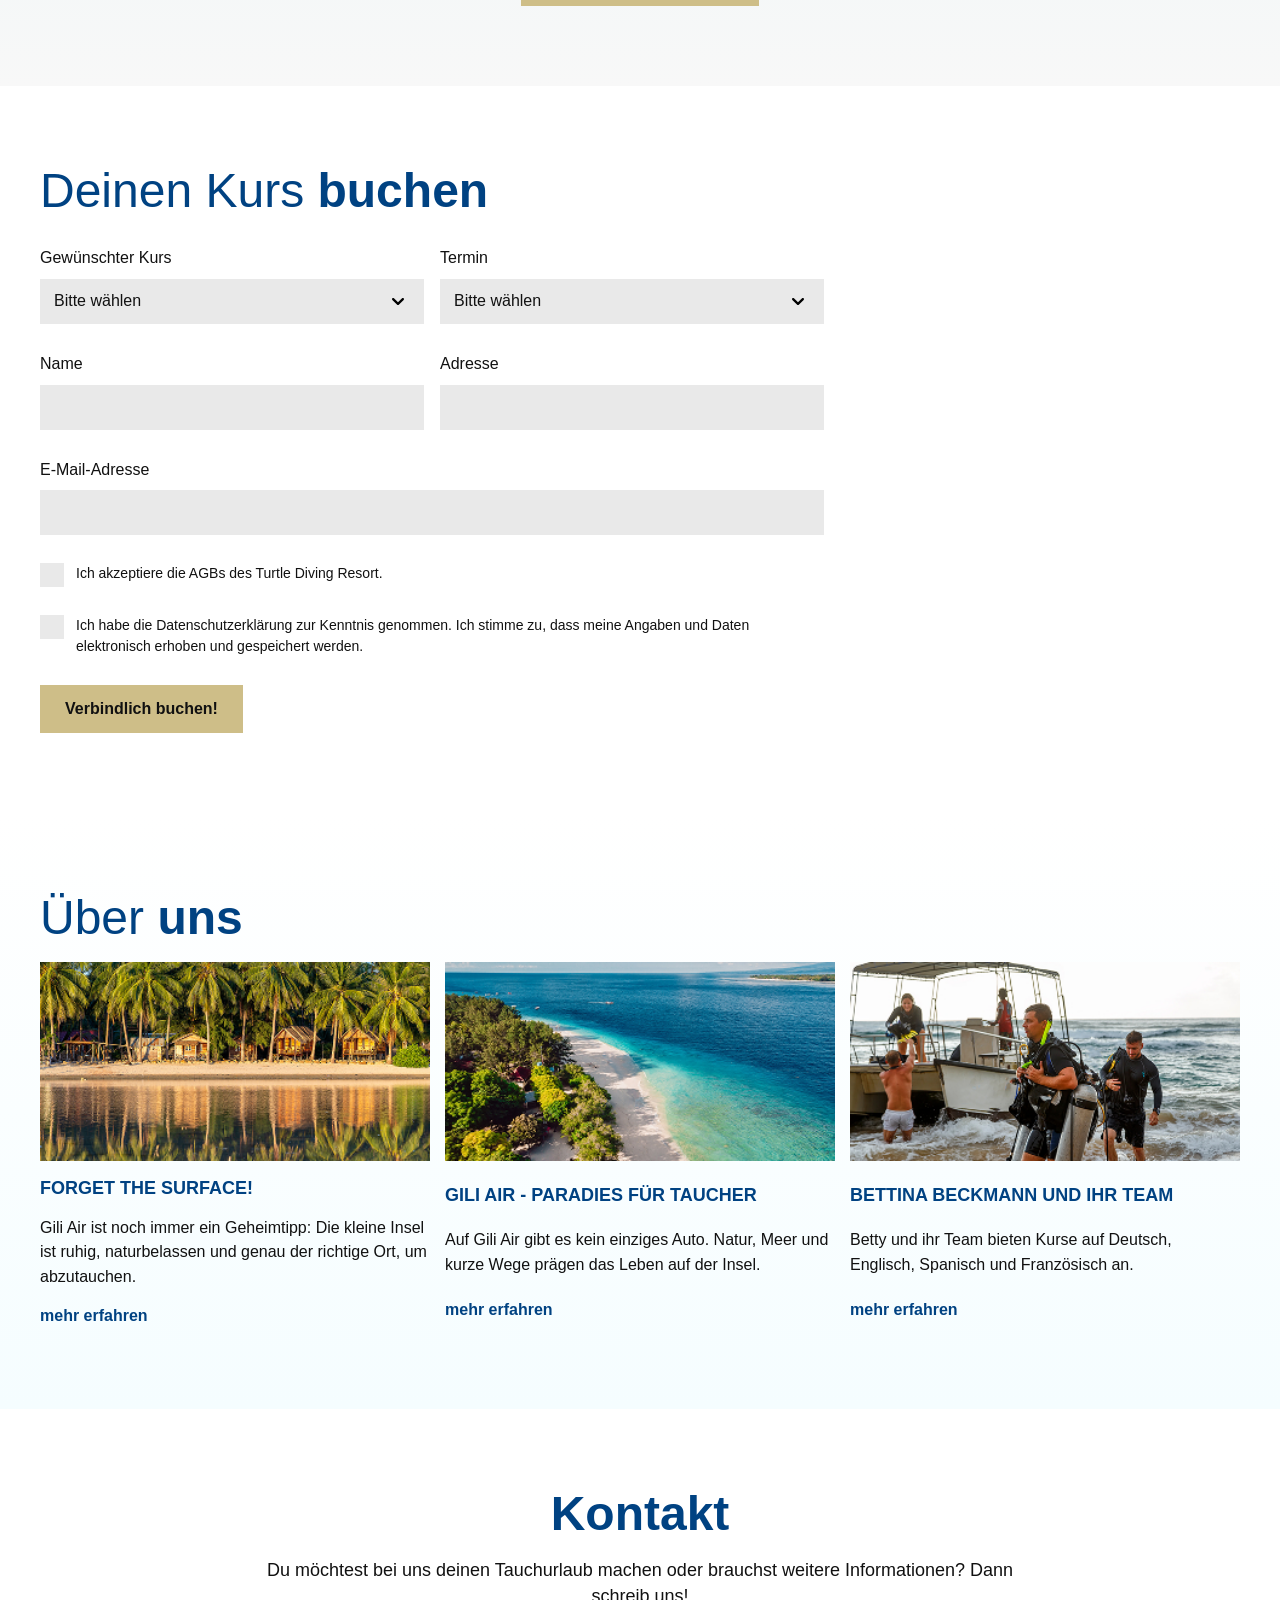
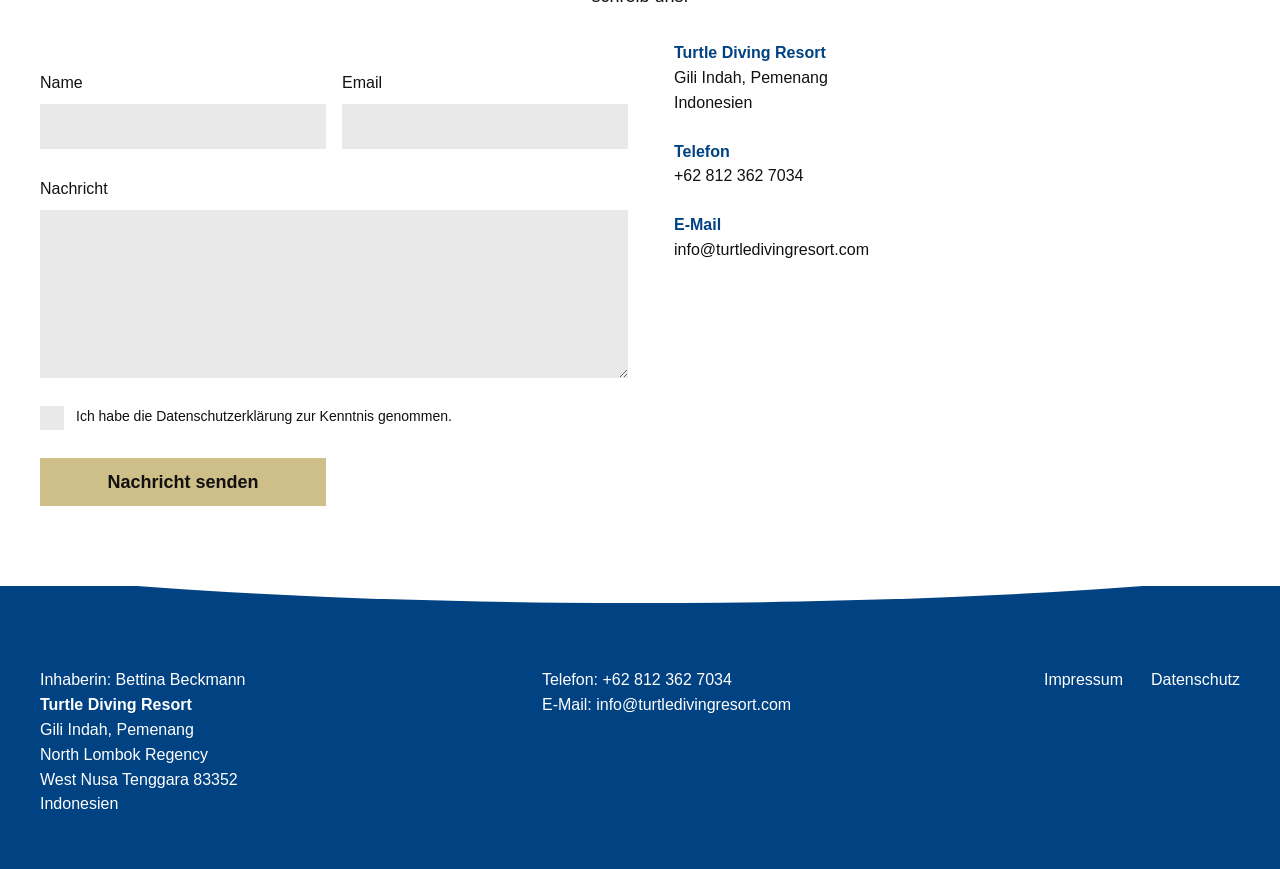
==== commit 214ed38f: "Refine courses and booking form styling" ====
--- a/index.html
+++ b/index.html
@@ -153,7 +153,7 @@
 
       <section id="spots" class="spots section">
         <div class="container">
-          <h2>Tauchspots</h2>
+          <h2><span class="keep-regular">Tauch</span>spots</h2>
           <p class="section-lead">
             Zwischen zehn und zwanzig Minuten - länger brauchen wir nicht, um euch mit dem
             Boot zu den schönsten Tauchspots der Gili-Inseln zu fahren.
@@ -219,25 +219,42 @@
       </section>
 
       <section id="kurse" class="courses section">
+
+         <div class="container">
+           <h2><span class="keep-regular">Unsere</span> Kurse</h2>
+             <p class="section-lead">
+                Zwischen zehn und zwanzig Minuten – länger brauchen wir nicht,
+                um euch mit dem Boot zu den schönsten Tauchspots der Gili-Inseln zu fahren.
+            </p>
+         </div>
+
         <div class="container two-column">
-          <div class="course-photo">
-            <img src="assets/images/Kurse_image.jpg" alt="Taucher am Korallenriff" />
-          </div>
-          <div class="course-intro">
-            <h2>Unsere Kurse</h2>
-            <p class="eyebrow">Hurtle with the turtle!</p>
-            <p>
-              Unsere fünf erfahrenen Tauchlehrerinnen und -lehrer bringen dir, wahlweise auf
-              Deutsch, Englisch, Spanisch oder Französisch, Tauchen bei und fahren mit dir zu
-              atemberaubenden Tauchspots.
-            </p>
-            <a class="button" href="#buchen">Kurs buchen</a>
-          </div>
-        </div>
+        <div class="course-photo">
+      <img src="assets/images/Kurse_image.jpg" alt="Taucher am Korallenriff" />
+    </div>
+
+    <div class="course-intro">
+      <p class="eyebrow">Hurtle with the turtle!</p>
+
+      <p class="course-highlight">
+        Wer einmal die Schönheit der Meere gesehen hat, dem geht sie nie 
+        wieder aus dem Kopf. Was bleibt, sind große Erinnerungen und der Wunsch, 
+        die Unterwasservielfalt zu erhalten. Diesen Wunsch tragen unsere 
+        Tauchschüler nach einem Aufenthalt bei uns hinaus in die Welt.
+      </p>
+      <p>
+        Unsere fünf erfahrenen Tauchlehrerinnen und -lehrer bringen dir,
+        wahlweise auf Deutsch, Englisch, Spanisch oder Französisch,
+        Tauchen bei und fahren mit dir zu atemberaubenden Tauchspots.
+      </p>
+
+      <a class="button" href="#buchen">Zu den Kursen</a>
+    </div>
+  </div>
 
         <div class="container course-list" aria-label="Kursübersicht">
           <article class="course-row">
-            <img src="https://www.figma.com/api/mcp/asset/9817bd2a-ee73-4b60-8e2d-ee70be03cd54" alt="" />
+            <img src="assets/svg/schnuppertauchen.svg" alt="" />
             <h3>Schnuppertauchen</h3>
             <dl>
               <div><dt>Preis:</dt><dd>150€</dd></div>
@@ -247,7 +264,7 @@
             <a class="small-button" href="#buchen">Mehr erfahren</a>
           </article>
           <article class="course-row">
-            <img src="https://www.figma.com/api/mcp/asset/daeaeb8e-ac12-4921-a8ec-f60f549c8685" alt="" />
+            <img src="assets/svg/open_water_diver.svg" alt="" />
             <h3>Open Water Diver</h3>
             <dl>
               <div><dt>Preis:</dt><dd>500€</dd></div>
@@ -257,7 +274,7 @@
             <a class="small-button" href="#buchen">Mehr erfahren</a>
           </article>
           <article class="course-row">
-            <img src="https://www.figma.com/api/mcp/asset/8aa26563-f909-498e-a635-f2c2d7b33e49" alt="" />
+            <img src="assets/svg/Advanced_Open_Water_Diver.svg" alt="" />
             <h3>Advanced Open Water Diver</h3>
             <dl>
               <div><dt>Preis:</dt><dd>400€</dd></div>
@@ -267,7 +284,7 @@
             <a class="small-button" href="#buchen">Mehr erfahren</a>
           </article>
           <article class="course-row">
-            <img src="https://www.figma.com/api/mcp/asset/06b915dc-bb20-4f3e-963d-ef050b366449" alt="" />
+            <img src="assets/svg/Rescue_Diver.svg" alt="" />
             <h3>Rescue Diver</h3>
             <dl>
               <div><dt>Preis:</dt><dd>400€</dd></div>
@@ -277,7 +294,7 @@
             <a class="small-button" href="#buchen">Mehr erfahren</a>
           </article>
           <article class="course-row">
-            <img src="https://www.figma.com/api/mcp/asset/103289aa-78ff-4d7a-b970-9fe29b14fa17" alt="" />
+            <img src="assets/svg/ReActivate.svg" alt="" />
             <h3>ReActivate</h3>
             <dl>
               <div><dt>Preis:</dt><dd>150€</dd></div>
@@ -294,7 +311,7 @@
 
       <section id="buchen" class="booking section">
         <div class="container">
-          <h2>Deinen Kurs buchen</h2>
+          <h2><span class="keep-regular">Deinen Kurs</span> buchen</h2>
           <form class="form-grid">
             <label>
               <span>Gewünschter Kurs</span>
@@ -338,17 +355,17 @@
                 dass meine Angaben und Daten elektronisch erhoben und gespeichert werden.
               </span>
             </label>
-            <button class="button" type="submit">Anfrage senden</button>
+            <button class="button" type="submit">Verbindlich buchen!</button>
           </form>
         </div>
       </section>
 
       <section id="ueber-uns" class="about section">
         <div class="container">
-          <h2>Über uns</h2>
+          <h2><span class="keep-regular">Über</span> uns</h2>
           <div class="about-grid">
             <article>
-              <img src="https://www.figma.com/api/mcp/asset/cfa754b0-0ba0-4344-af28-9dfab2e3c7f6" alt="Strand und Palmen auf Gili Air" />
+              <img src="assets/images/Forget_the_surface.jpg" alt="Strand und Palmen auf Gili Air" />
               <h3>Forget the surface!</h3>
               <p>
                 Gili Air ist noch immer ein Geheimtipp: Die kleine Insel ist ruhig,
@@ -357,7 +374,7 @@
               <a href="#kontakt">mehr erfahren</a>
             </article>
             <article>
-              <img src="https://www.figma.com/api/mcp/asset/c7959597-d8da-43a9-ac7f-5d69a0f55a57" alt="Weg durch tropische Natur" />
+              <img src="assets/images/Gili Air_Paradies.jpg" alt="Weg durch tropische Natur" />
               <h3>Gili Air - Paradies für Taucher</h3>
               <p>
                 Auf Gili Air gibt es kein einziges Auto. Natur, Meer und kurze Wege prägen
@@ -366,7 +383,7 @@
               <a href="#kontakt">mehr erfahren</a>
             </article>
             <article>
-              <img src="https://www.figma.com/api/mcp/asset/7fd95483-2d26-4a4f-973c-eb54b6436354" alt="Tauchteam am Strand" />
+              <img src="assets/images/Bettina_Beckmann_Team.jpg" alt="Tauchteam am Strand" />
               <h3>Bettina Beckmann und ihr Team</h3>
               <p>
                 Betty und ihr Team bieten Kurse auf Deutsch, Englisch, Spanisch und
--- a/styles.css
+++ b/styles.css
@@ -68,6 +68,10 @@
   font-size: 22px;
   line-height: 1.25;
   text-transform: uppercase;
+}
+
+.keep-regular {
+  font-weight: 400;
 }
 
 .container {
@@ -591,6 +595,10 @@
   );
 }
 
+.courses > .container:first-child {
+  padding-top: 60px;
+}
+
 .courses::before {
   content: "";
   position: absolute;
@@ -608,16 +616,21 @@
 
 .two-column {
   display: grid;
-  grid-template-columns: 408px minmax(0, 1fr);
+  grid-template-columns: 520px 1fr;
   gap: 38px;
-  align-items: center;
+  align-items: start;
   margin-bottom: 70px;
 }
 
 .course-photo img {
   width: 100%;
-  aspect-ratio: 408 / 363;
+  height: 309.47px;
   object-fit: cover;
+  display: block;
+}
+
+.course-highlight {
+  font-weight: 500;
 }
 
 .eyebrow {
@@ -642,7 +655,7 @@
   grid-template-columns: 110px minmax(220px, 1fr) minmax(300px, 1.35fr) auto;
   gap: 22px;
   align-items: center;
-  min-height: 172px;
+  min-height: 120px;
   border-bottom: 2px solid #d8d8d8;
   padding: 22px 0;
 }
@@ -675,38 +688,54 @@
 }
 
 .booking {
-  background:
-    linear-gradient(180deg, #e7fbff 0%, #ffffff 28%),
-    #ffffff;
+  background-color: #ffffff;
 }
 
 .form-grid,
 .contact-form {
   display: grid;
   grid-template-columns: repeat(2, minmax(0, 384px));
-  gap: 16px 24px;
+  gap: 28px 16px;
+  margin-top: 30px;
 }
 
 label {
   display: grid;
   gap: 8px;
-  color: var(--blue);
-  font-weight: 700;
+  color: #111111;
+  font-size: 16px;
+  font-weight: 400;
 }
 
 input,
 select,
 textarea {
   width: 100%;
-  border: 0;
+  min-height: 44px;
+  padding: 10px 14px;
+  border: none;
   background: #e9e9e9;
   color: #111111;
   font: inherit;
-  min-height: 48px;
-  padding: 12px 16px;
+  box-sizing: border-box;
+}
+
+select {
+  appearance: none;
+  -webkit-appearance: none;
+  -moz-appearance: none;
+
+  background-color: #e9e9e9;
+  background-image: url("./assets/svg/dropdown.svg");
+  background-repeat: no-repeat;
+  background-position: right 20px center;
+  background-size: 12px;
+
+  padding-right: 48px;
 }
 
 textarea {
+  min-height: 140px;
   resize: vertical;
 }
 
@@ -715,18 +744,52 @@
 }
 
 .checkbox {
-  grid-template-columns: 30px 1fr;
+  display: grid;
+  grid-template-columns: 24px 1fr;
+  gap: 12px;
   align-items: start;
-  color: var(--text);
+  color: #111111;
+  font-size: 14px;
   font-weight: 400;
-  max-width: 800px;
+  line-height: 1.5;
+  max-width: 820px;
 }
 
 .checkbox input {
-  width: 30px;
-  height: 30px;
-  min-height: 0;
+  appearance: none;
+  -webkit-appearance: none;
+
+  width: 24px;
+  height: 24px;
+  min-width: 24px;
+  min-height: 24px;
   margin: 0;
+  padding: 0;
+
+  background: #e9e9e9;
+  border: none;
+  box-sizing: border-box;
+  cursor: pointer;
+  position: relative;
+}
+
+.checkbox input:checked::after {
+  content: "✓";
+  position: absolute;
+  inset: 0;
+  display: flex;
+  align-items: center;
+  justify-content: center;
+  color: #111111;
+  font-size: 16px;
+  font-weight: 700;
+}
+
+.booking .button {
+  min-height: 48px;
+  padding: 12px 24px;
+  font-size: 16px;
+  width: fit-content;
 }
 
 .about {
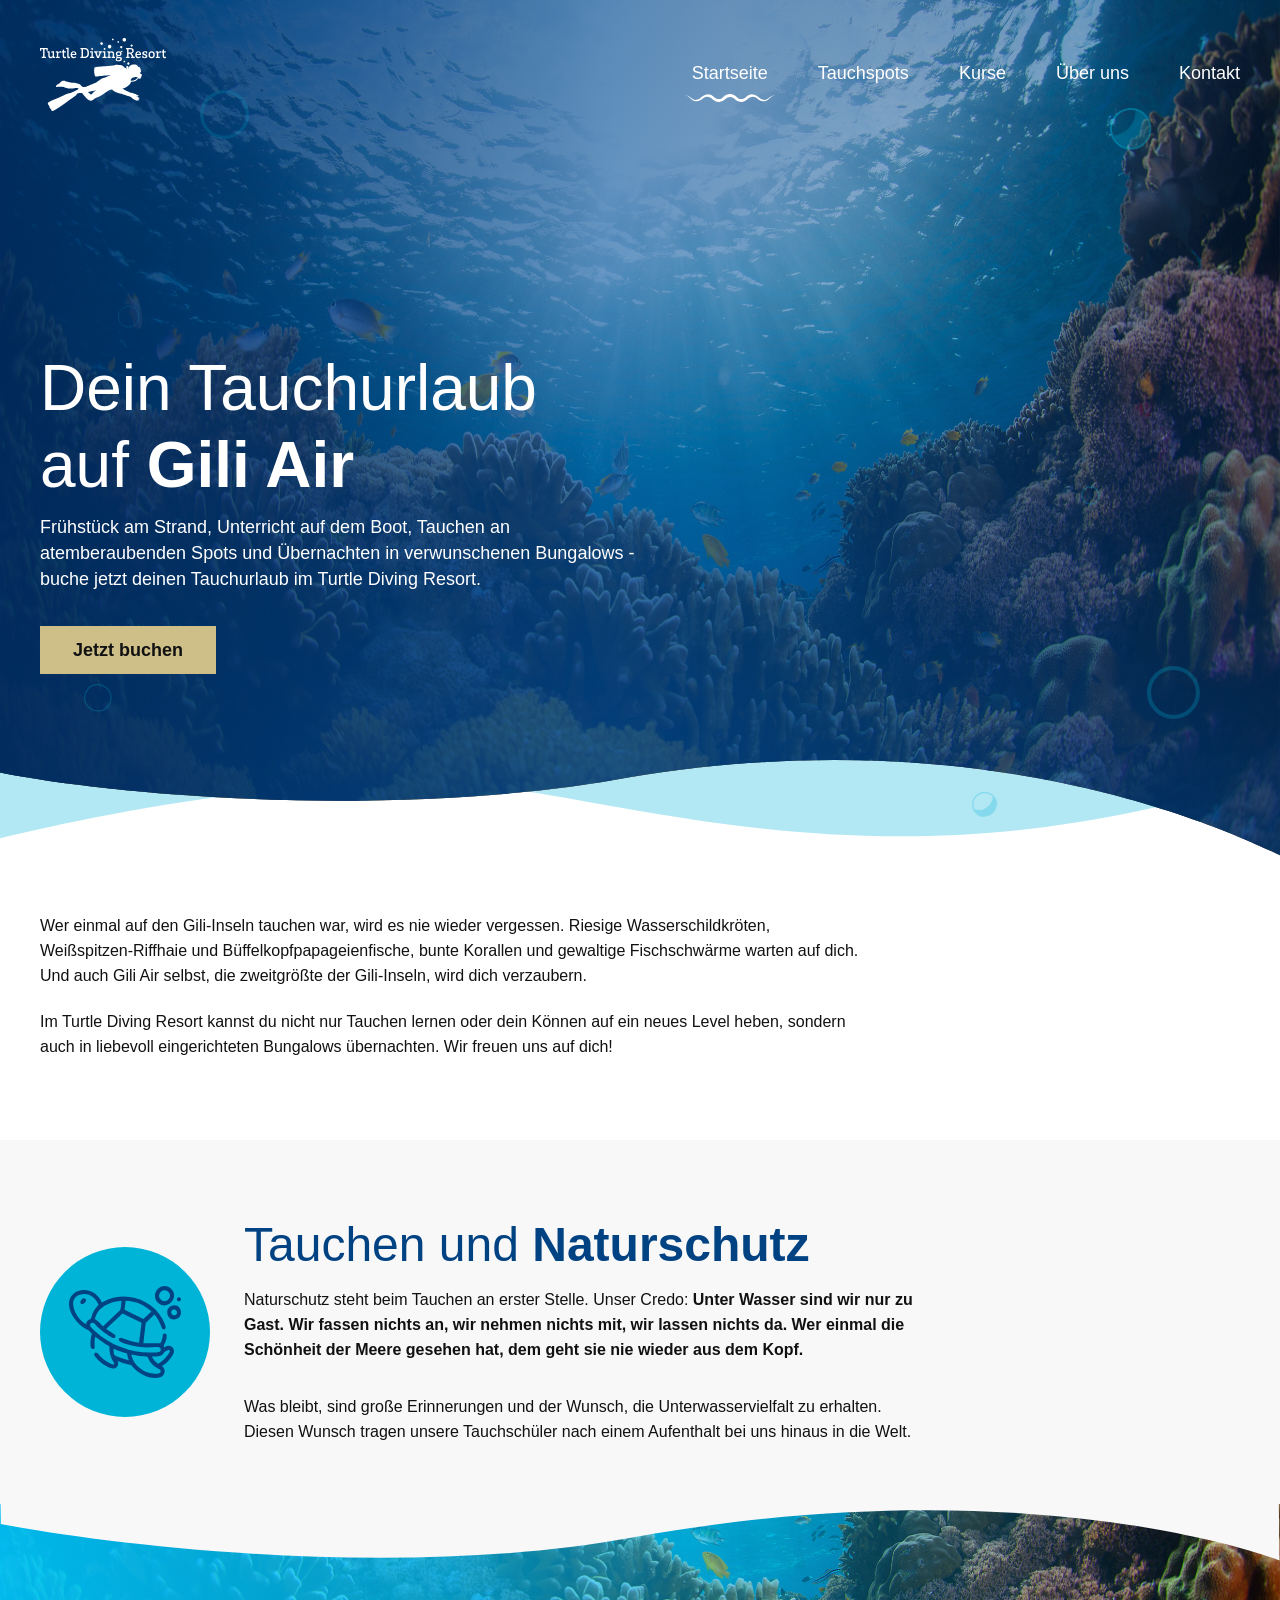
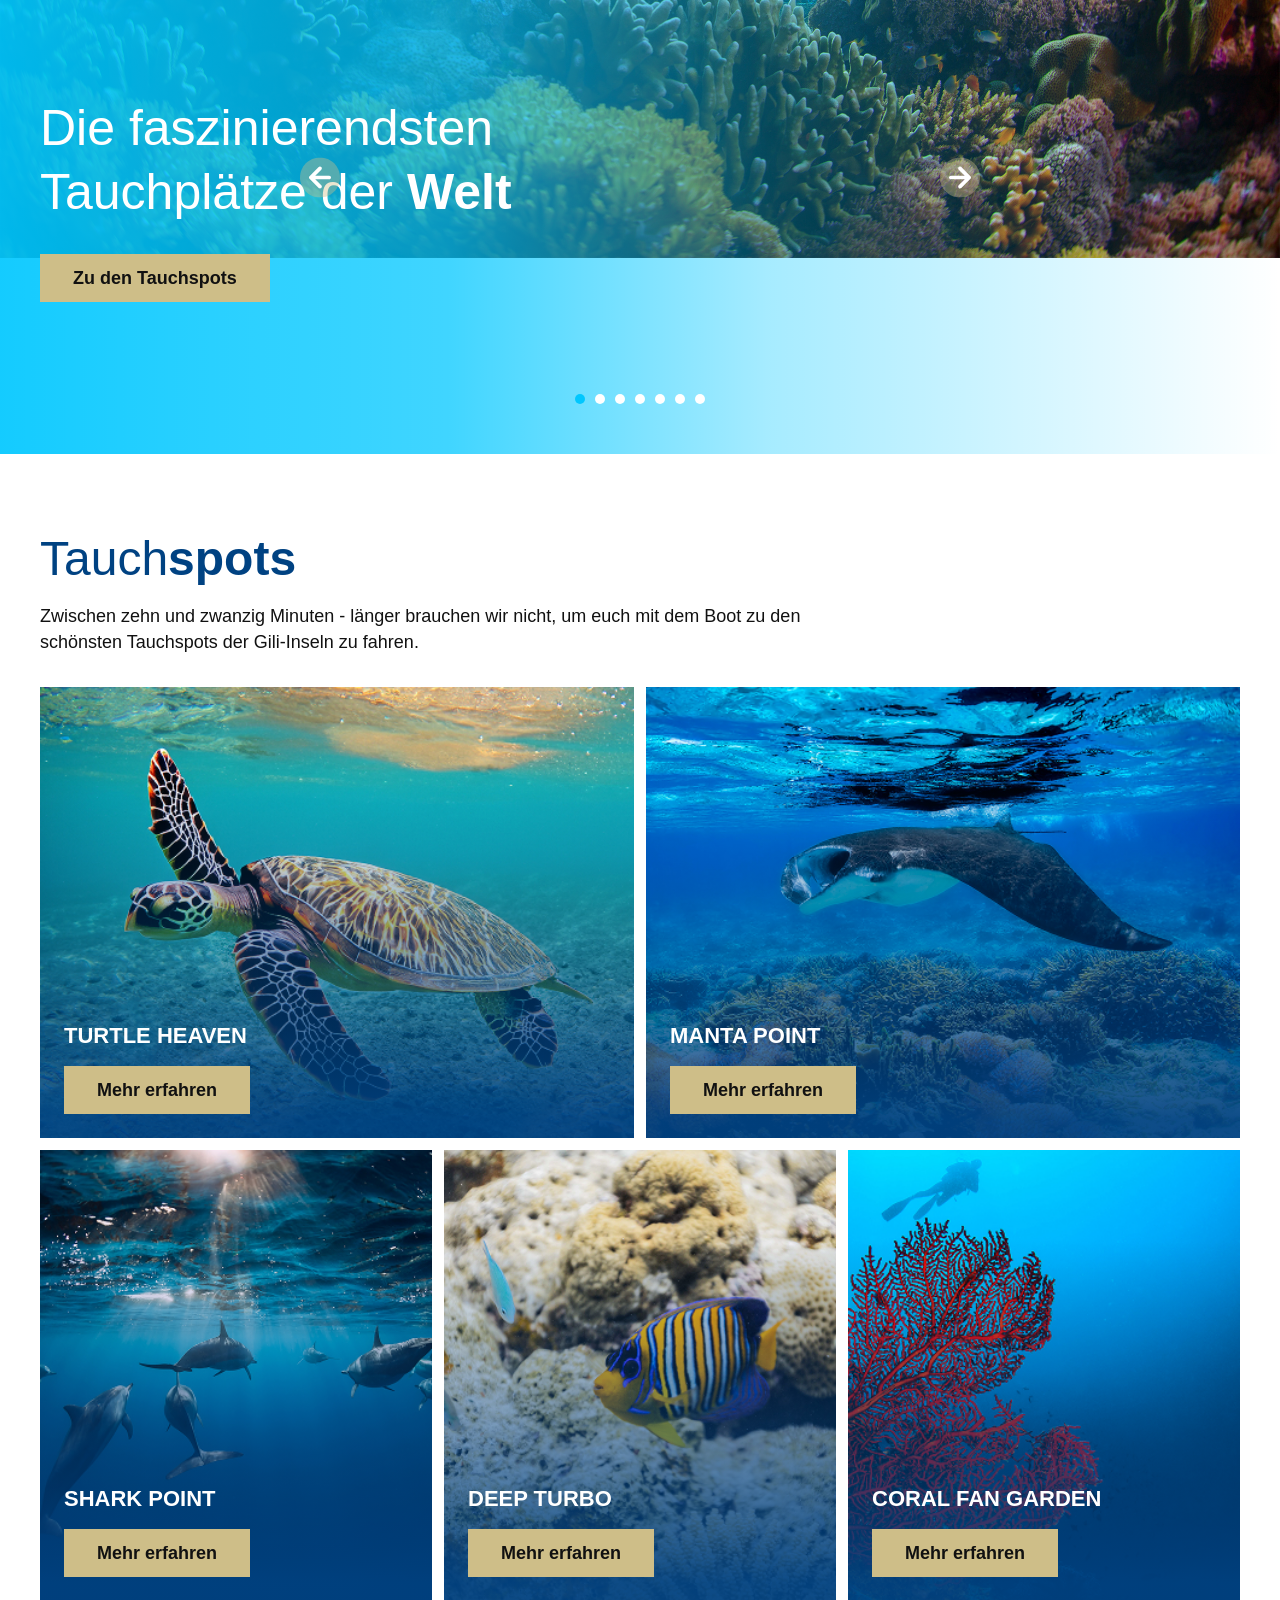
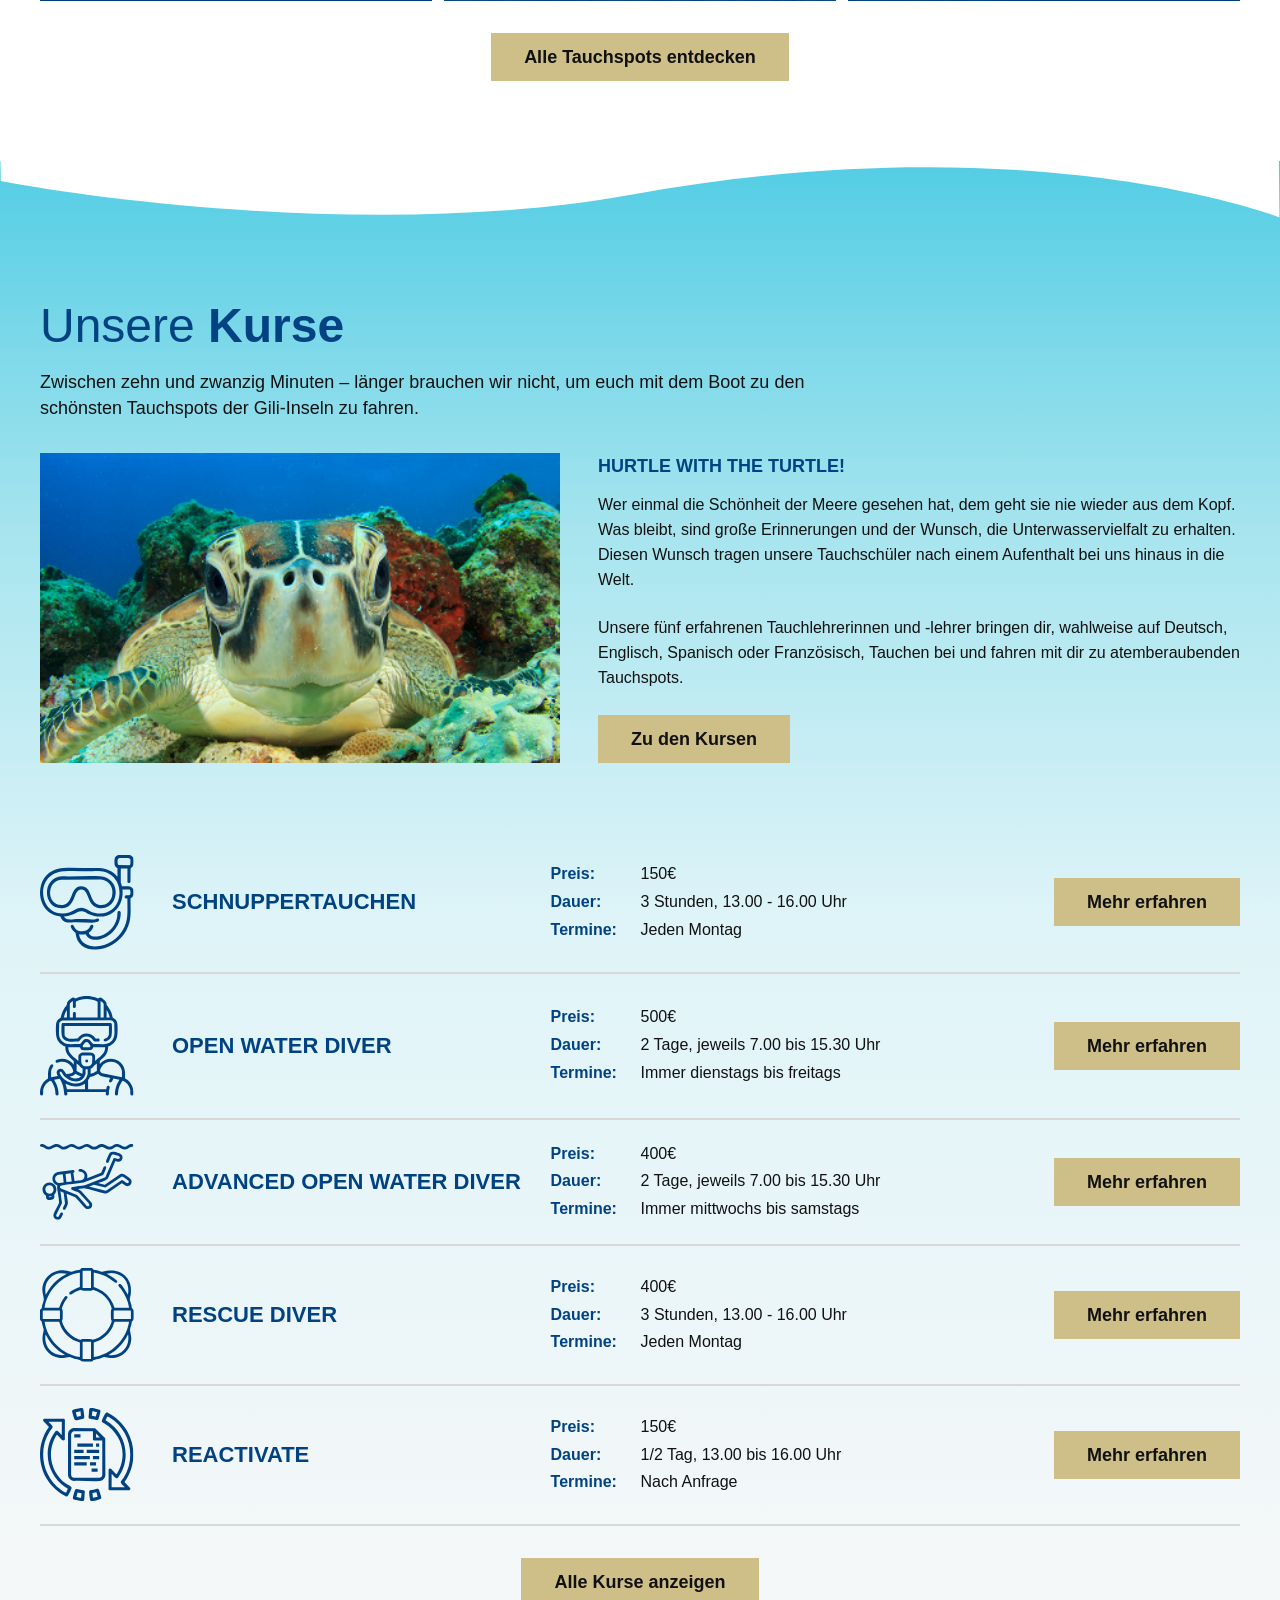
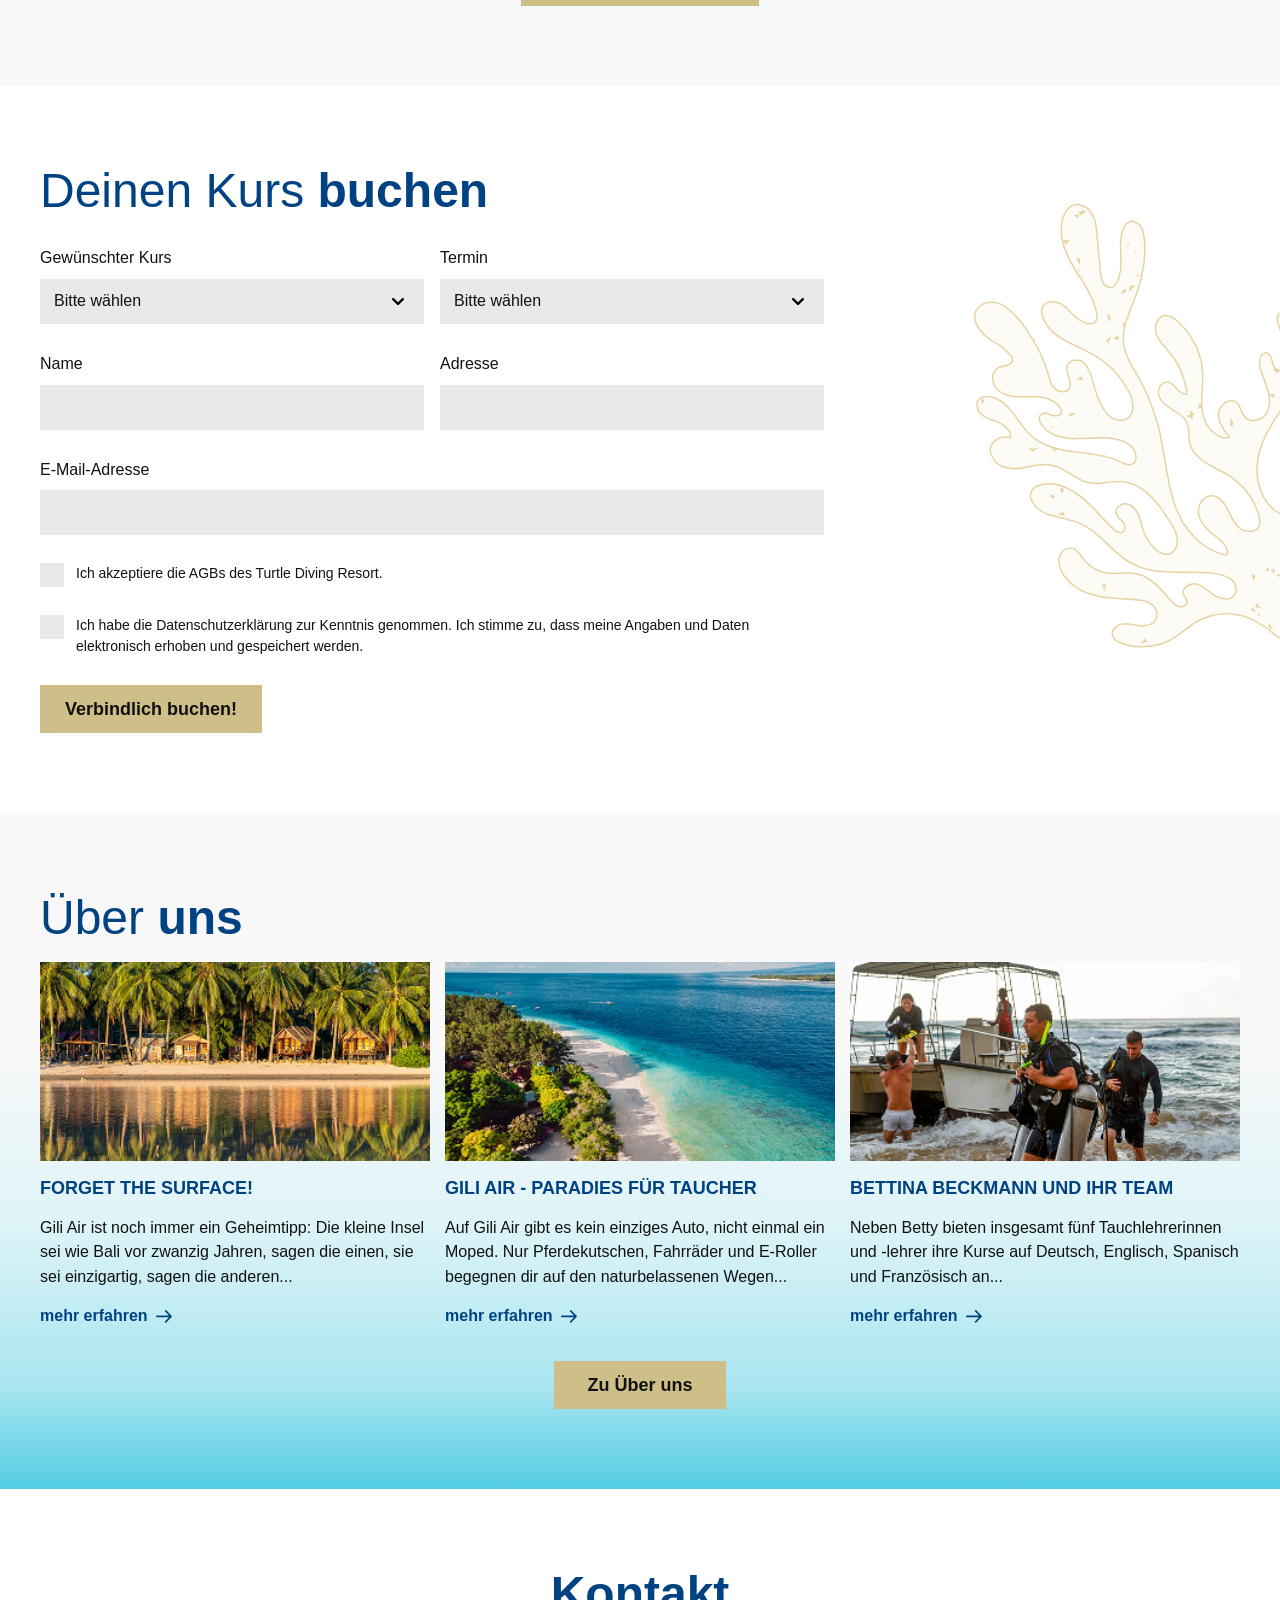
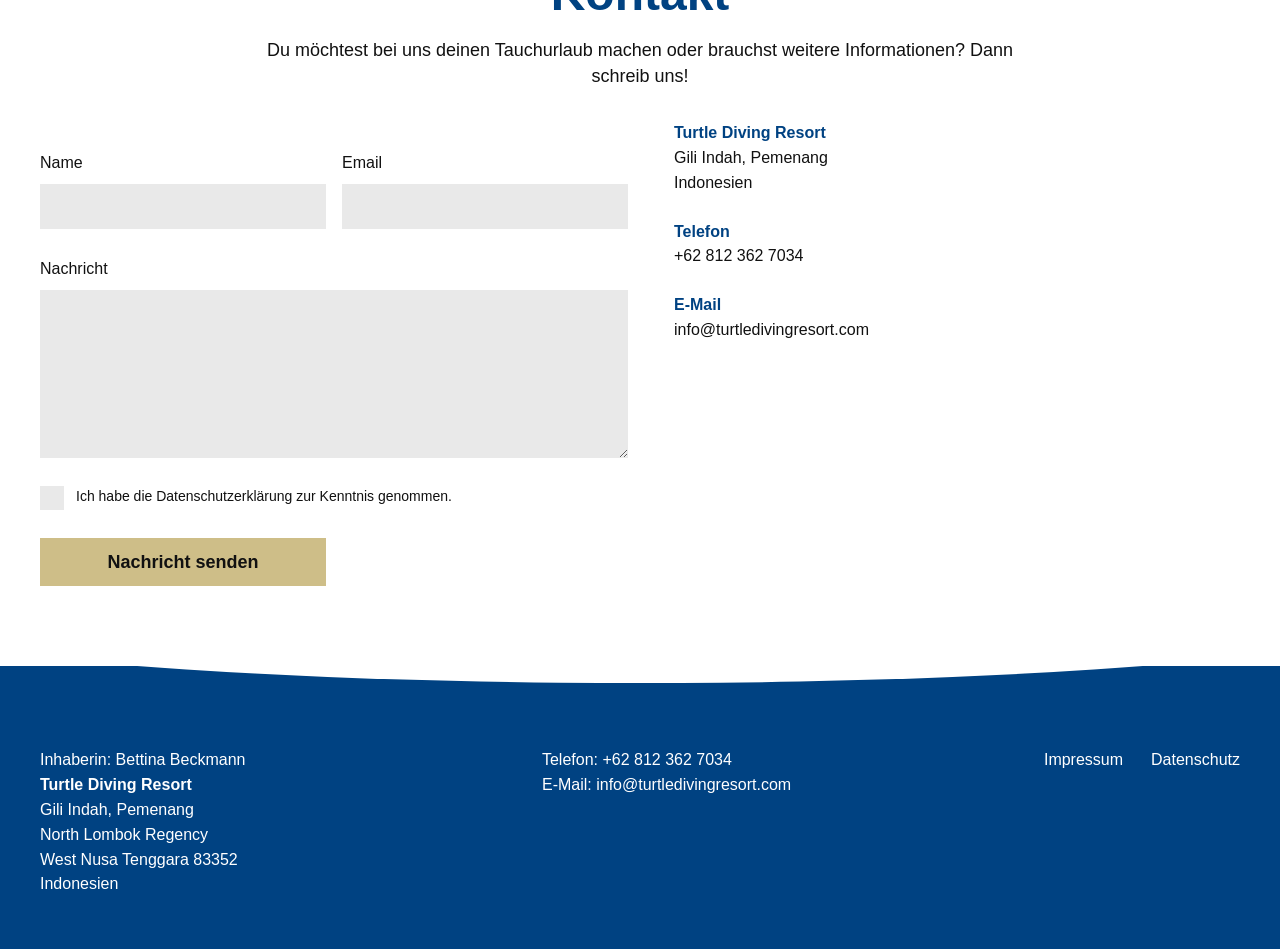
==== commit 6ae6991b: "Polish about section and interaction states" ====
--- a/index.html
+++ b/index.html
@@ -361,39 +361,50 @@
       </section>
 
       <section id="ueber-uns" class="about section">
-        <div class="container">
-          <h2><span class="keep-regular">Über</span> uns</h2>
-          <div class="about-grid">
-            <article>
-              <img src="assets/images/Forget_the_surface.jpg" alt="Strand und Palmen auf Gili Air" />
-              <h3>Forget the surface!</h3>
-              <p>
-                Gili Air ist noch immer ein Geheimtipp: Die kleine Insel ist ruhig,
-                naturbelassen und genau der richtige Ort, um abzutauchen.
-              </p>
-              <a href="#kontakt">mehr erfahren</a>
-            </article>
-            <article>
-              <img src="assets/images/Gili Air_Paradies.jpg" alt="Weg durch tropische Natur" />
-              <h3>Gili Air - Paradies für Taucher</h3>
-              <p>
-                Auf Gili Air gibt es kein einziges Auto. Natur, Meer und kurze Wege prägen
-                das Leben auf der Insel.
-              </p>
-              <a href="#kontakt">mehr erfahren</a>
-            </article>
-            <article>
-              <img src="assets/images/Bettina_Beckmann_Team.jpg" alt="Tauchteam am Strand" />
-              <h3>Bettina Beckmann und ihr Team</h3>
-              <p>
-                Betty und ihr Team bieten Kurse auf Deutsch, Englisch, Spanisch und
-                Französisch an.
-              </p>
-              <a href="#kontakt">mehr erfahren</a>
-            </article>
-          </div>
-        </div>
-      </section>
+  <div class="container">
+    <h2><span class="keep-regular">Über</span> uns</h2>
+
+    <div class="about-grid">
+      <article>
+        <img src="assets/images/Forget_the_surface.jpg" alt="Strand und Palmen auf Gili Air" />
+        <h3>Forget the surface!</h3>
+        <p>
+          Gili Air ist noch immer ein Geheimtipp: 
+          Die kleine Insel sei wie Bali vor zwanzig Jahren, 
+          sagen die einen, sie sei einzigartig, sagen die anderen...
+        </p>
+        <a href="#kontakt" class="learn-more">mehr erfahren</a>
+      </article>
+
+      <article>
+        <img src="assets/images/Gili Air_Paradies.jpg" alt="Weg durch tropische Natur" />
+        <h3>Gili Air - Paradies für Taucher</h3>
+        <p>
+          Auf Gili Air gibt es kein einziges Auto, 
+          nicht einmal ein Moped. Nur Pferdekutschen, 
+          Fahrräder und E-Roller begegnen dir auf den naturbelassenen Wegen...
+        </p>
+        <a href="#kontakt" class="learn-more">mehr erfahren</a>
+      </article>
+
+      <article>
+        <img src="assets/images/Bettina_Beckmann_Team.jpg" alt="Tauchteam am Strand" />
+        <h3>Bettina Beckmann und ihr Team</h3>
+        <p>
+          Neben Betty bieten insgesamt fünf Tauchlehrerinnen 
+          und -lehrer ihre Kurse auf Deutsch, Englisch, 
+          Spanisch und Französisch an...
+        </p>
+        <a href="#kontakt" class="learn-more">mehr erfahren</a>
+      </article>
+    </div>
+
+    <div class="centered">
+      <a class="button" href="#kontakt">Zu Über uns</a>
+    </div>
+
+  </div>
+</section>
 
       <section id="kontakt" class="contact section">
         <div class="container">
--- a/styles.css
+++ b/styles.css
@@ -321,6 +321,7 @@
 
   width: 250px;
   height: auto;
+  z-index: 3;
 }
 
 .turtle-badge {
@@ -342,7 +343,7 @@
   position: relative;
   width: 100vw;
   height: 550px;
-  overflow: hidden;
+  overflow: visible;
 }
 
 .feature-band img {
@@ -688,7 +689,22 @@
 }
 
 .booking {
+  position: relative;
+  overflow: visible;
   background-color: #ffffff;
+}
+
+.booking::after {
+  content: "";
+  position: absolute;
+  right: -180px;
+  top: 60px;
+  width: 580px;
+  height: 580px;
+  background: url("./assets/icons/Coral_buchen.svg") no-repeat center;
+  background-size: contain;
+  transform: rotate(-15deg);
+  pointer-events: none;
 }
 
 .form-grid,
@@ -788,12 +804,19 @@
 .booking .button {
   min-height: 48px;
   padding: 12px 24px;
-  font-size: 16px;
+  font-size: 18px;
   width: fit-content;
 }
 
 .about {
-  background: linear-gradient(180deg, #ffffff 0%, #f5fdff 100%);
+  background: linear-gradient(
+    180deg,
+    #F8F8F8 0%,
+    #F8F8F8 35%,
+    #DFF4F8 60%,
+    #A9E5EF 85%,
+    #53CDE4 100%
+  );
 }
 
 .about-grid {
@@ -818,9 +841,47 @@
   line-height: 1.45;
 }
 
-.about a {
+.about a:not(.button) {
   color: var(--blue);
   font-weight: 700;
+}
+
+.about article {
+  display: flex;
+  flex-direction: column;
+}
+
+.about article h3 {
+  min-height: 18px;
+}
+
+.learn-more,
+.learn-more:visited {
+  color: var(--blue) !important;
+  font-weight: 700;
+  display: inline-flex;
+  align-items: center;
+  gap: 8px;
+  transition: color 0.3s ease;
+}
+
+.learn-more:hover,
+.learn-more:focus {
+  color: #111111 !important;
+}
+
+.learn-more::after {
+  content: "";
+  width: 16px;
+  height: 16px;
+  background: url("./assets/svg/arrow-right.svg")
+    center / contain no-repeat;
+  flex-shrink: 0;
+  transition: filter 0.3s ease;
+}
+
+.learn-more:hover::after {
+  filter: brightness(0);
 }
 
 .contact {
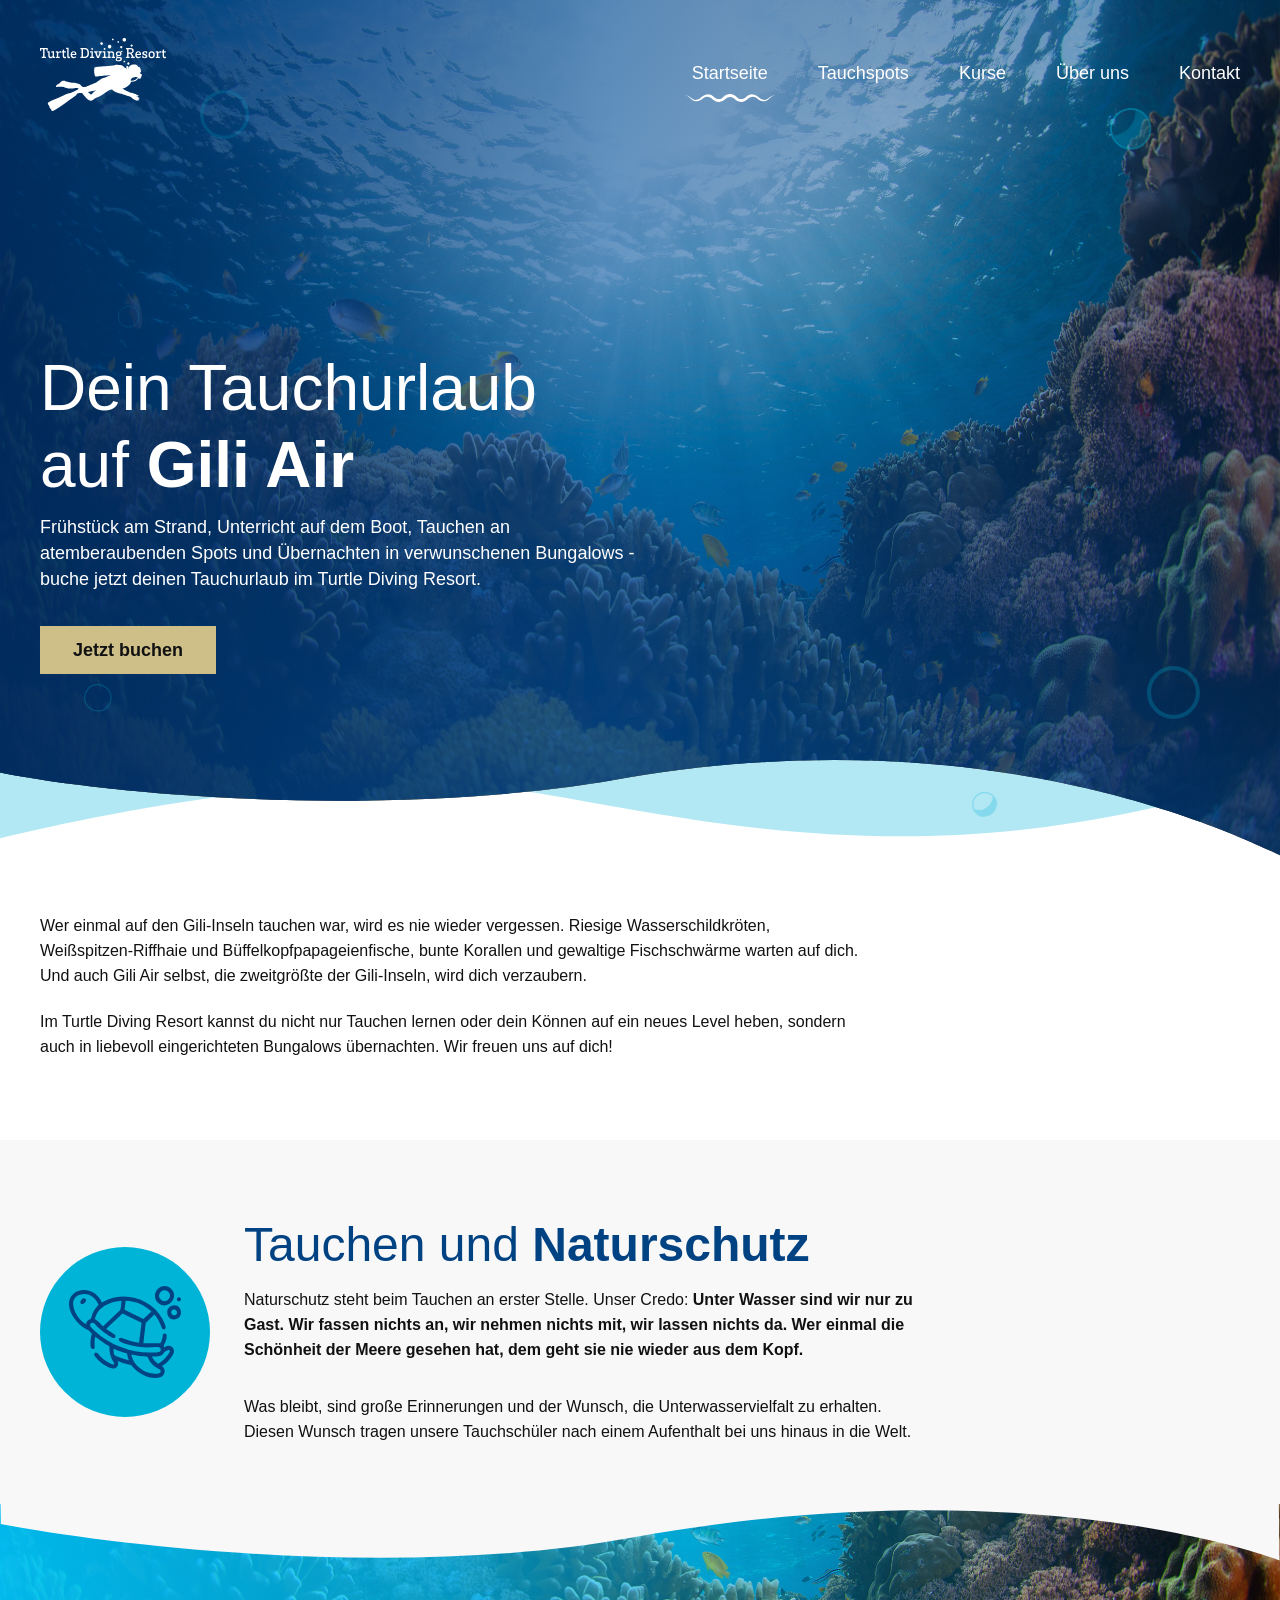
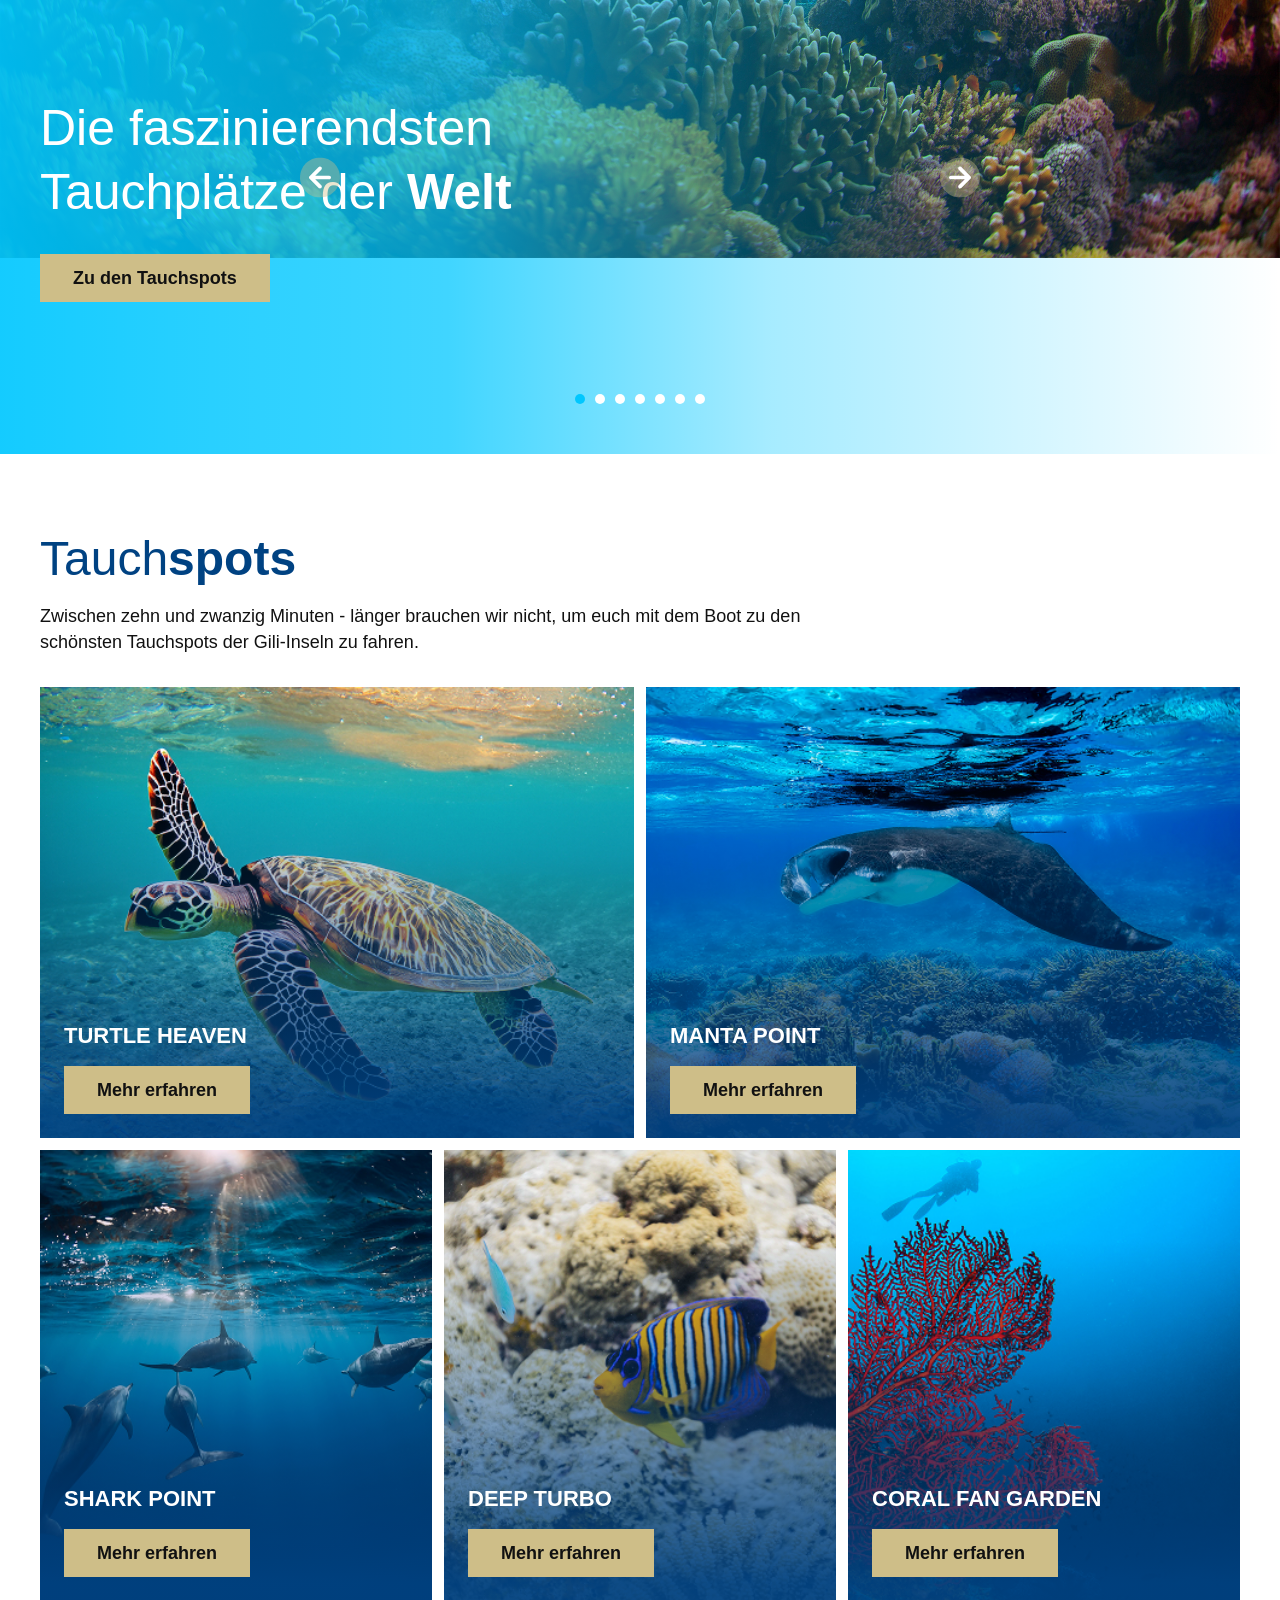
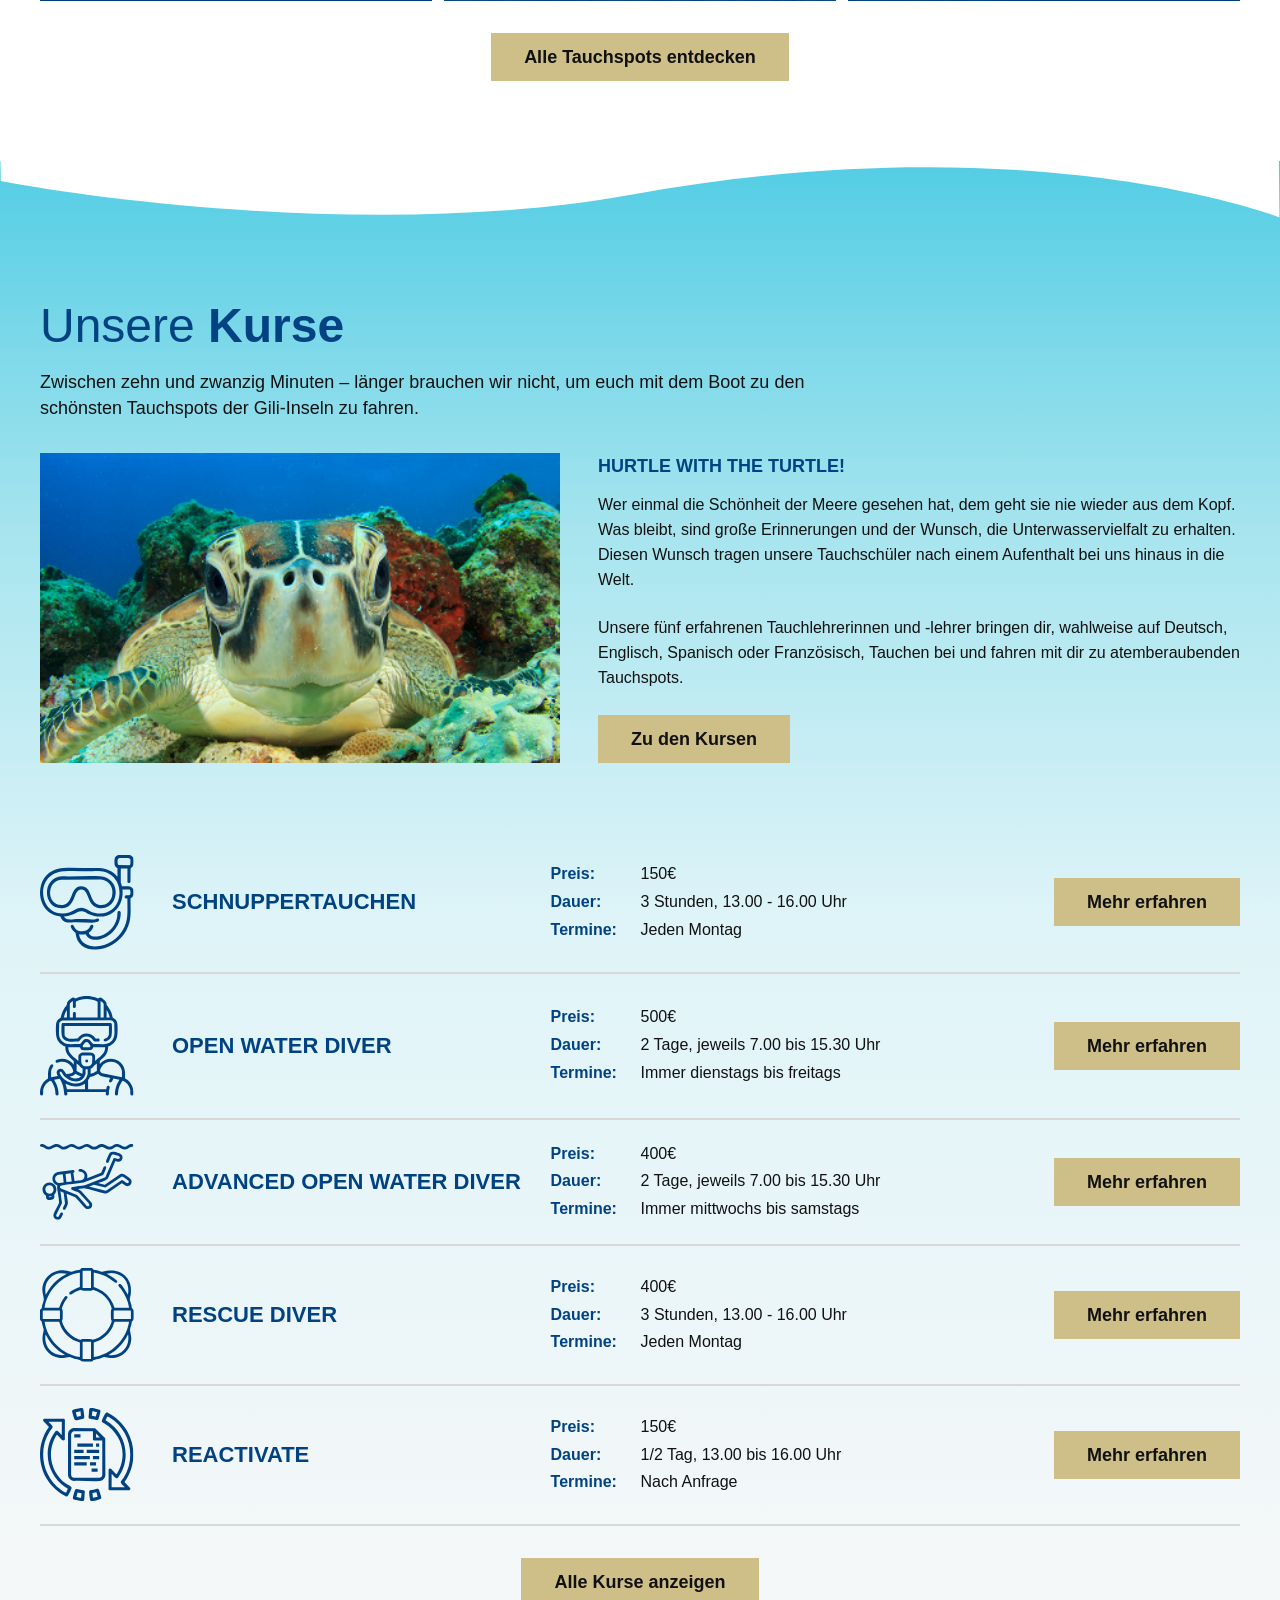
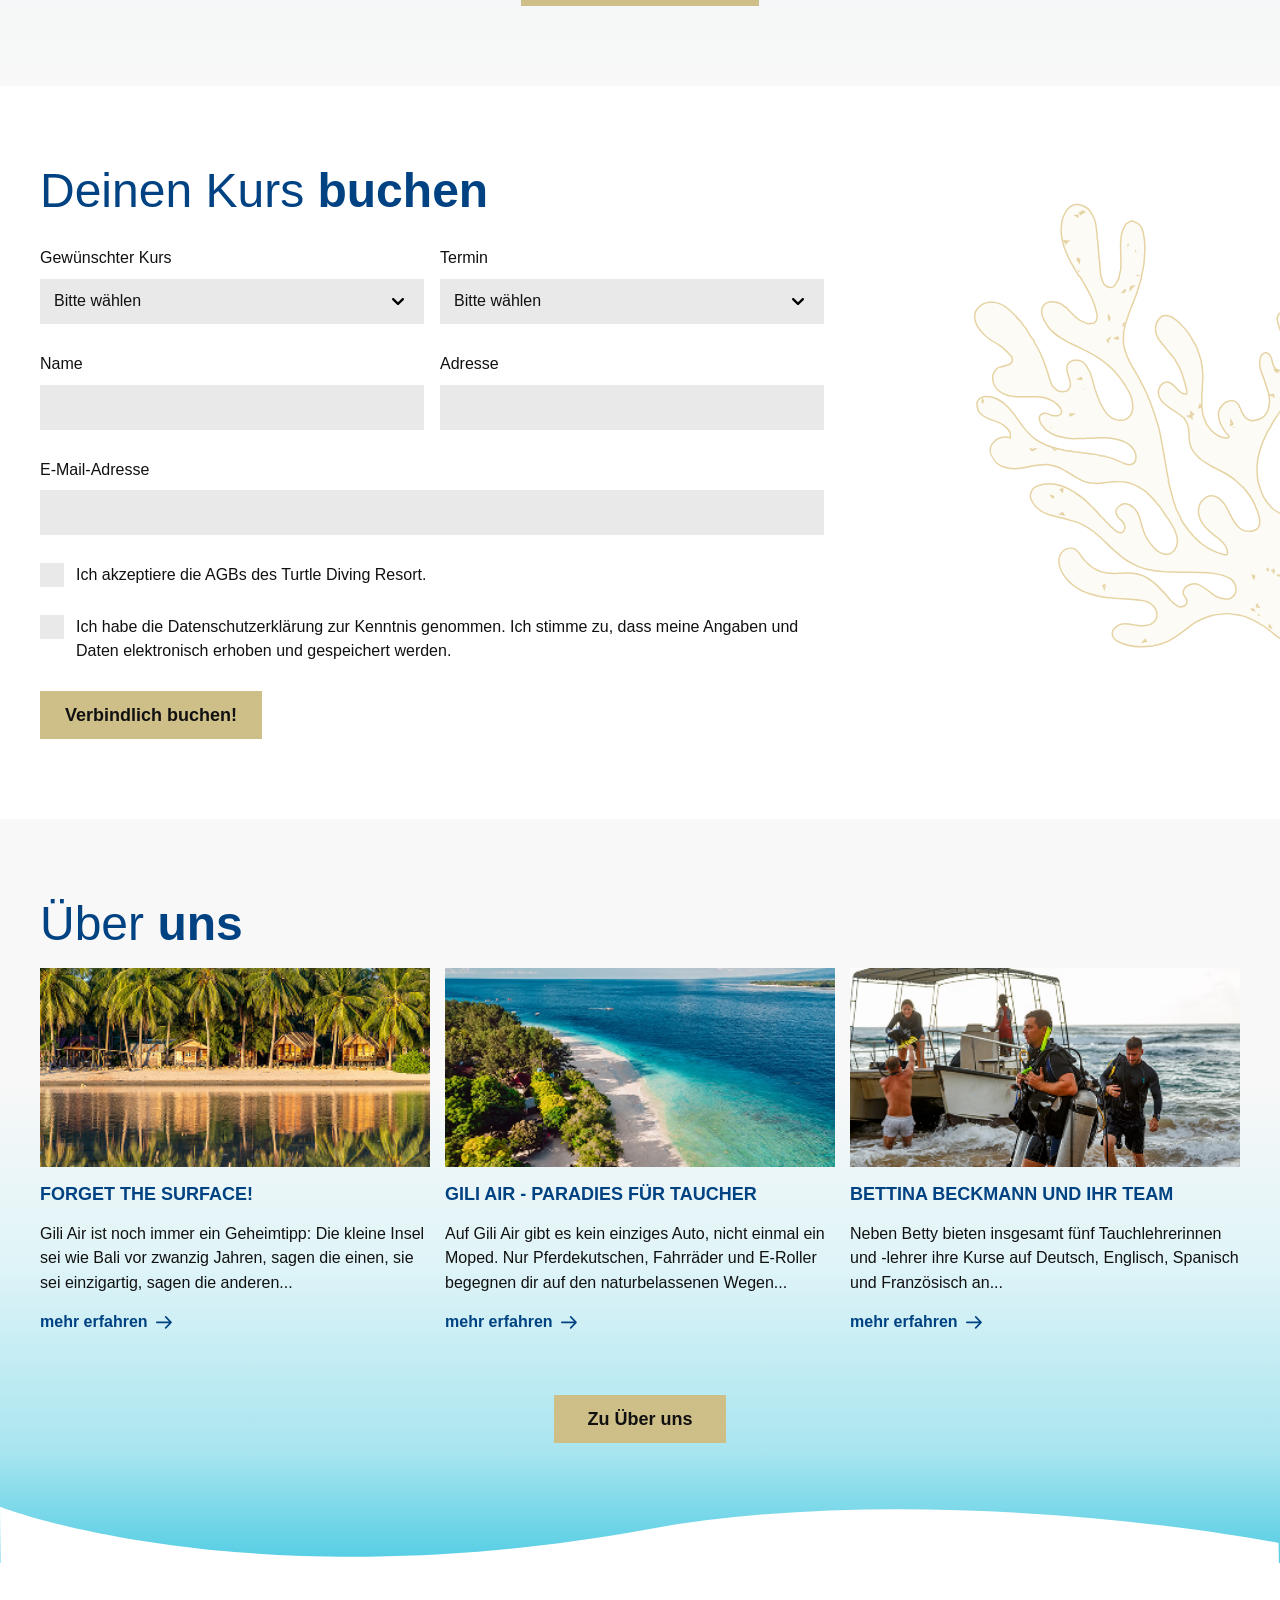
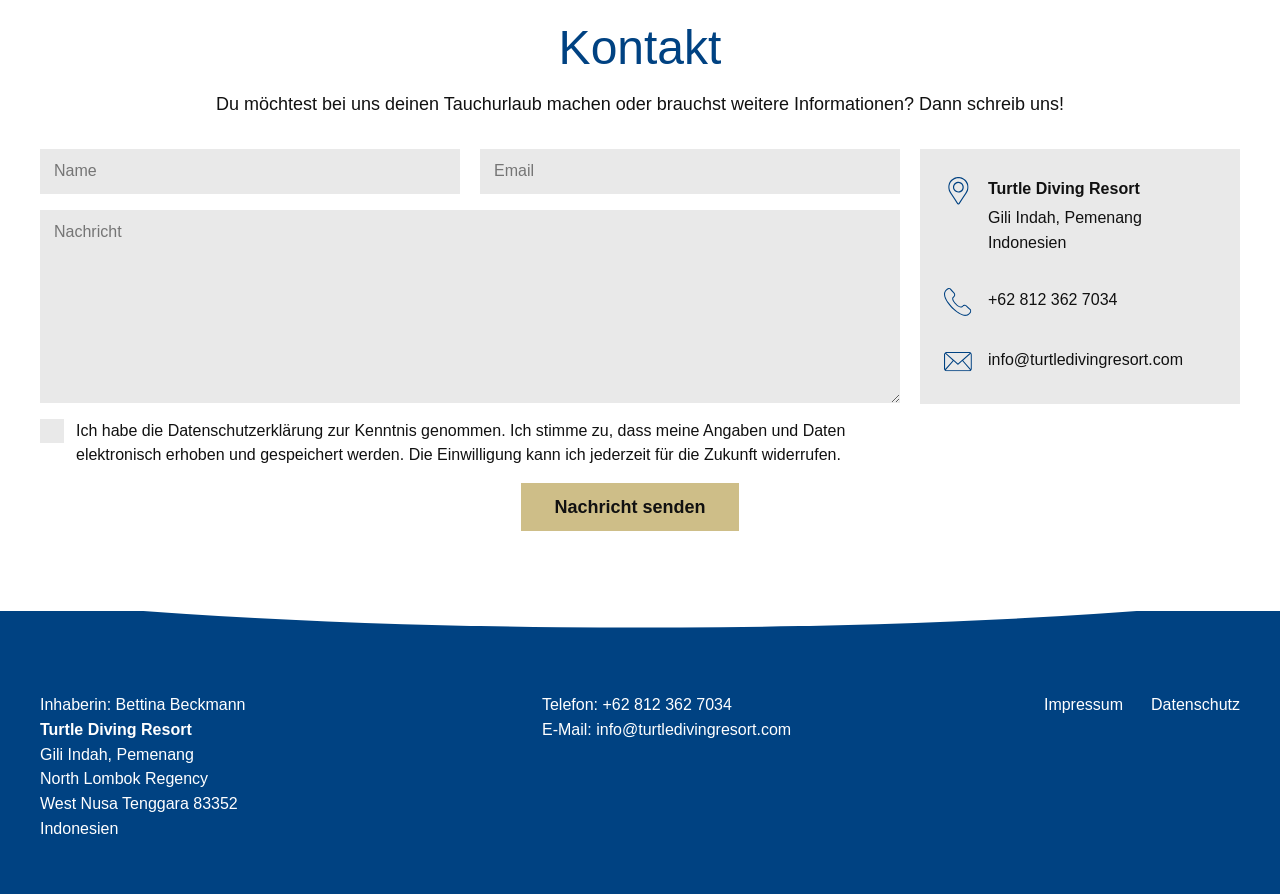
==== commit b724f89f: "Refine contact section layout and styling" ====
--- a/index.html
+++ b/index.html
@@ -408,7 +408,7 @@
 
       <section id="kontakt" class="contact section">
         <div class="container">
-          <h2>Kontakt</h2>
+          <h2><span class="keep-regular">Kontakt</span></h2>
           <p class="section-lead">
             Du möchtest bei uns deinen Tauchurlaub machen oder brauchst weitere
             Informationen? Dann schreib uns!
@@ -416,28 +416,46 @@
           <div class="contact-layout">
             <form class="contact-form">
               <label>
-                <span>Name</span>
-                <input type="text" autocomplete="name" />
+                <input type="text" placeholder="Name" autocomplete="name" />
               </label>
-              <label>
-                <span>Email</span>
-                <input type="email" autocomplete="email" />
-              </label>
-              <label class="full">
-                <span>Nachricht</span>
-                <textarea rows="6"></textarea>
-              </label>
+
+             <label>
+               <input type="email" placeholder="Email" autocomplete="email" />
+             </label>
+
+            <label class="full">
+              <textarea rows="6" placeholder="Nachricht"></textarea>
+            </label>
               <label class="checkbox full">
                 <input type="checkbox" />
-                <span>Ich habe die Datenschutzerklärung zur Kenntnis genommen.</span>
+                <span>Ich habe die Datenschutzerklärung zur Kenntnis genommen. 
+                  Ich stimme zu, dass meine Angaben und Daten elektronisch erhoben 
+                  und gespeichert werden. Die Einwilligung kann ich jederzeit 
+                  für die Zukunft widerrufen.</span>
               </label>
-              <button class="button" type="submit">Nachricht senden</button>
+              <div class="contact-submit">
+                  <button class="button" type="submit">Nachricht senden</button>
+               </div>
             </form>
             <address class="contact-data">
-              <p><strong>Turtle Diving Resort</strong><br />Gili Indah, Pemenang<br />Indonesien</p>
-              <p><strong>Telefon</strong><br />+62 812 362 7034</p>
-              <p><strong>E-Mail</strong><br />info@turtledivingresort.com</p>
-            </address>
+               <p><span><strong>Turtle Diving Resort</strong>
+                    Gili Indah, Pemenang<br/>
+                    Indonesien
+                 </span>
+              </p>
+
+               <p>
+                 <span>
+                    +62 812 362 7034
+                 </span>
+              </p>
+
+              <p>
+                <span>
+                   info@turtledivingresort.com
+                </span>
+              </p>
+           </address>
           </div>
         </div>
       </section>
--- a/styles.css
+++ b/styles.css
@@ -765,7 +765,7 @@
   gap: 12px;
   align-items: start;
   color: #111111;
-  font-size: 14px;
+  font-size: 16px;
   font-weight: 400;
   line-height: 1.5;
   max-width: 820px;
@@ -809,6 +809,7 @@
 }
 
 .about {
+  padding-bottom: 120px;
   background: linear-gradient(
     180deg,
     #F8F8F8 0%,
@@ -855,6 +856,10 @@
   min-height: 18px;
 }
 
+.about .centered {
+  margin-top: 60px;
+}
+
 .learn-more,
 .learn-more:visited {
   color: var(--blue) !important;
@@ -885,34 +890,113 @@
 }
 
 .contact {
+  padding-top: 60px;
+  position: relative;
+  overflow: visible;
   text-align: center;
   background: #ffffff;
 }
 
+.contact::before {
+  content: "";
+  position: absolute;
+  left: 0;
+  top: -120px;
+  width: 100%;
+  height: 220px;
+
+  background: url("./assets/icons/wave-peudo-kontakt.svg")
+    center bottom / 100% 100% no-repeat;
+
+  z-index: 10;
+  pointer-events: none;
+}
+
 .contact .section-lead {
-  margin-inline: auto;
+  max-width: none;
+  width: 100%;
+  margin: 0 0 32px;
 }
 
 .contact-layout {
   display: grid;
-  grid-template-columns: minmax(0, 588px) 1fr;
-  gap: 46px;
+  grid-template-columns: 1fr 320px;
+  gap: 20px;
   align-items: start;
   text-align: left;
 }
 
 .contact-form {
+  display: grid;
   grid-template-columns: repeat(2, 1fr);
+  gap: 16px 20px;
+  margin-top: 0px;
+}
+
+.contact-form textarea {
+  min-height: 193px;
+  resize: vertical;
 }
 
 .contact-data {
   display: grid;
-  gap: 24px;
+  gap: 32px;
+  padding: 28px 24px;
+  background: #e9e9e9;
   font-style: normal;
+  align-self: start;
+}
+
+.contact-data p {
+  display: flex;
+  align-items: flex-start;
+  gap: 16px;
+  margin: 0;
 }
 
 .contact-data strong {
-  color: var(--blue);
+  display: block;
+  color: #111111;
+  font-weight: 700;
+  margin-bottom: 4px;
+}
+
+.contact-data p:nth-child(1)::before {
+  content: "";
+  width: 28px;
+  height: 28px;
+  flex-shrink: 0;
+  background: url("./assets/icons/location.svg") center/contain no-repeat;
+}
+
+.contact-data p:nth-child(2)::before {
+  content: "";
+  width: 28px;
+  height: 28px;
+  flex-shrink: 0;
+  background: url("./assets/icons/call.svg") center/contain no-repeat;
+}
+
+.contact-data p:nth-child(3)::before {
+  content: "";
+  width: 28px;
+  height: 28px;
+  flex-shrink: 0;
+  background: url("./assets/icons/email.svg") center/contain no-repeat;
+}
+
+.contact-submit {
+  grid-column: 1 / -1;
+  display: flex;
+  justify-content: center;
+  width: 100%;
+  transform: translateX(160px);
+}
+
+.contact-submit .button {
+  min-height: auto;
+  padding: 14px 32px;
+  width: auto;
 }
 
 .site-footer {
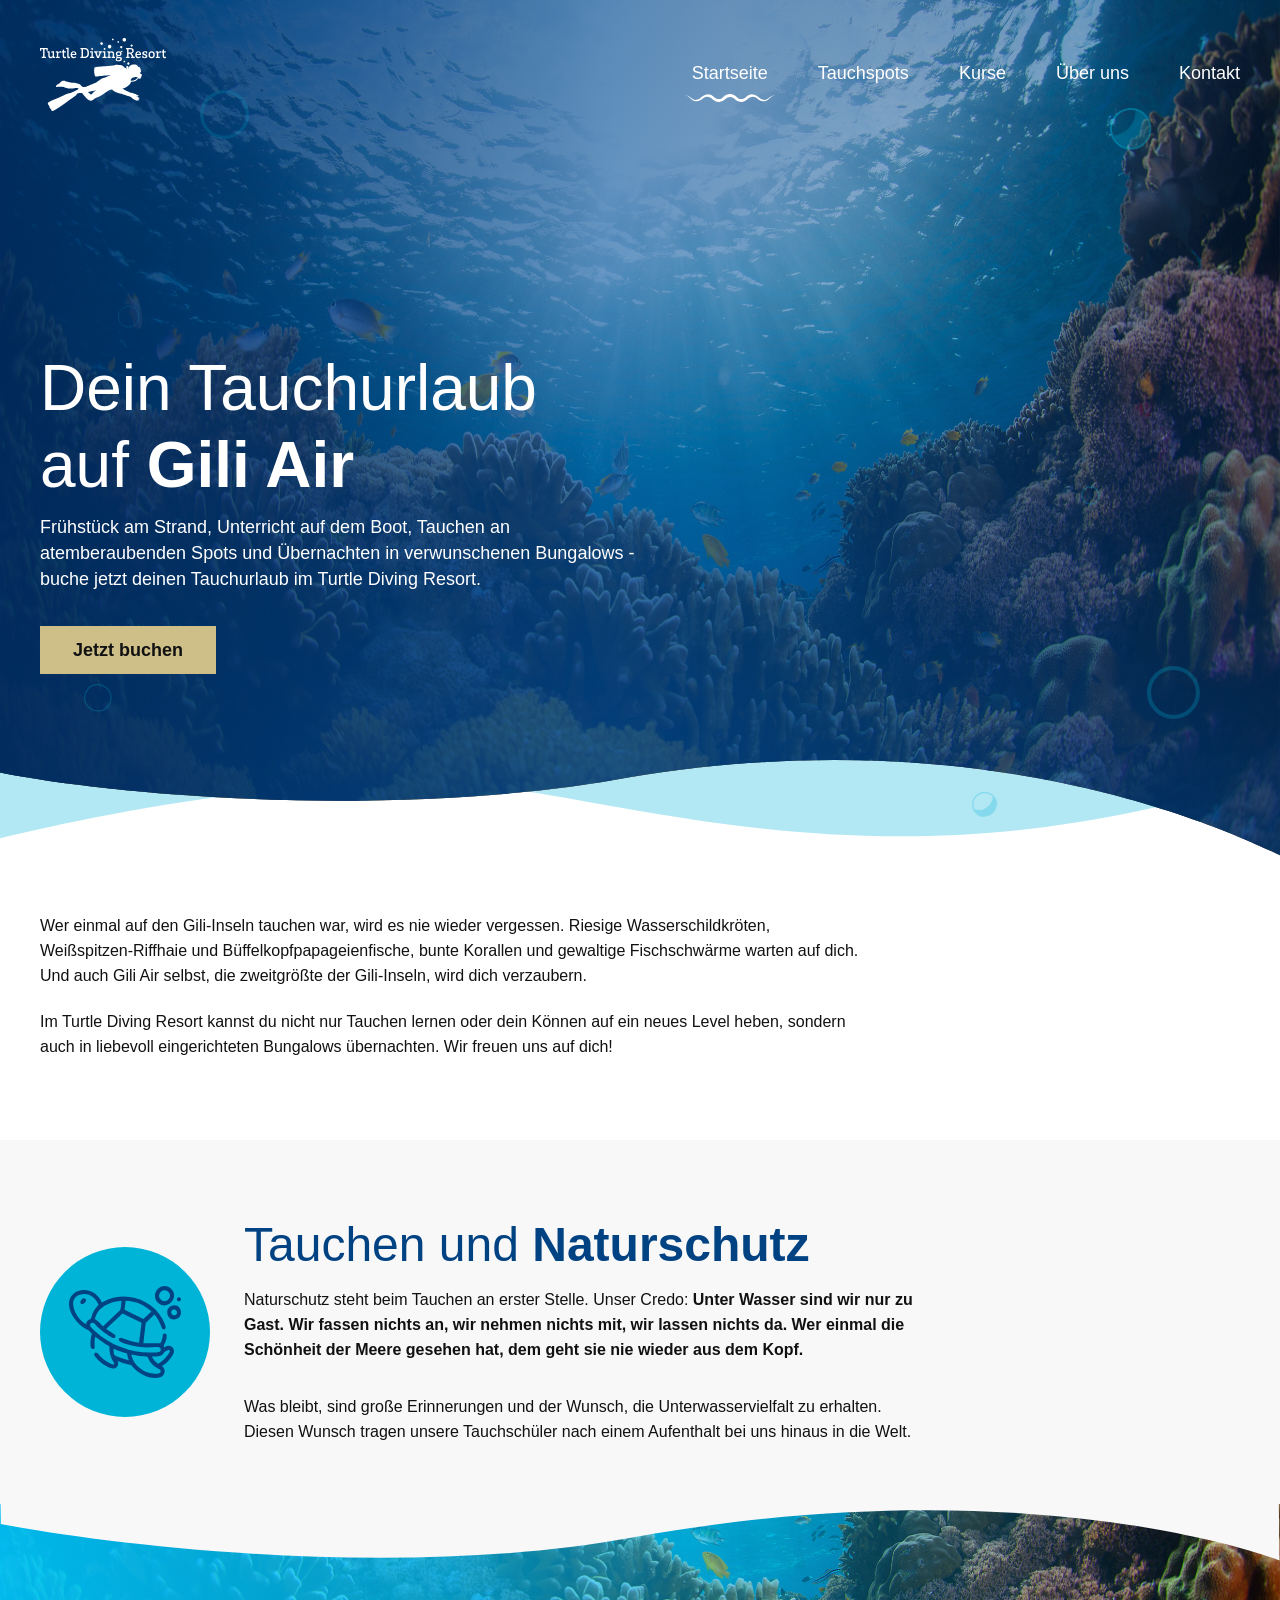
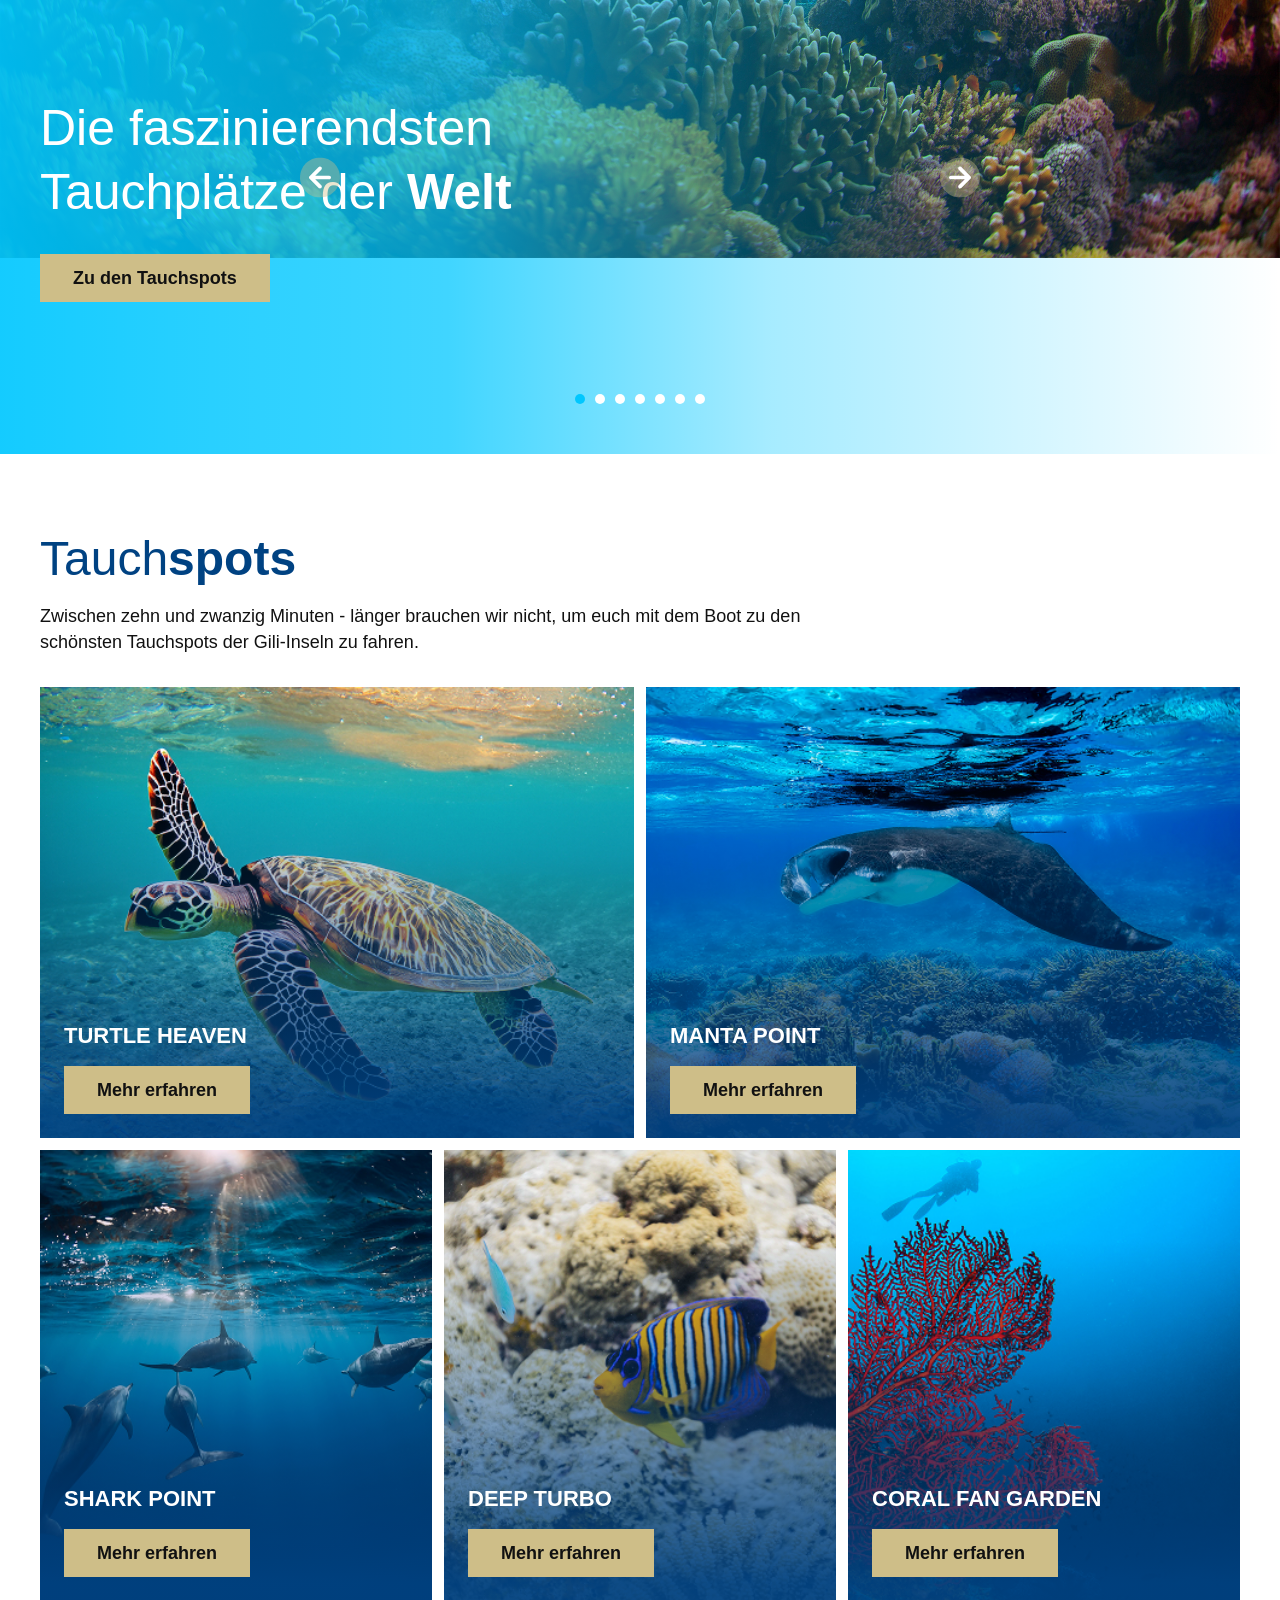
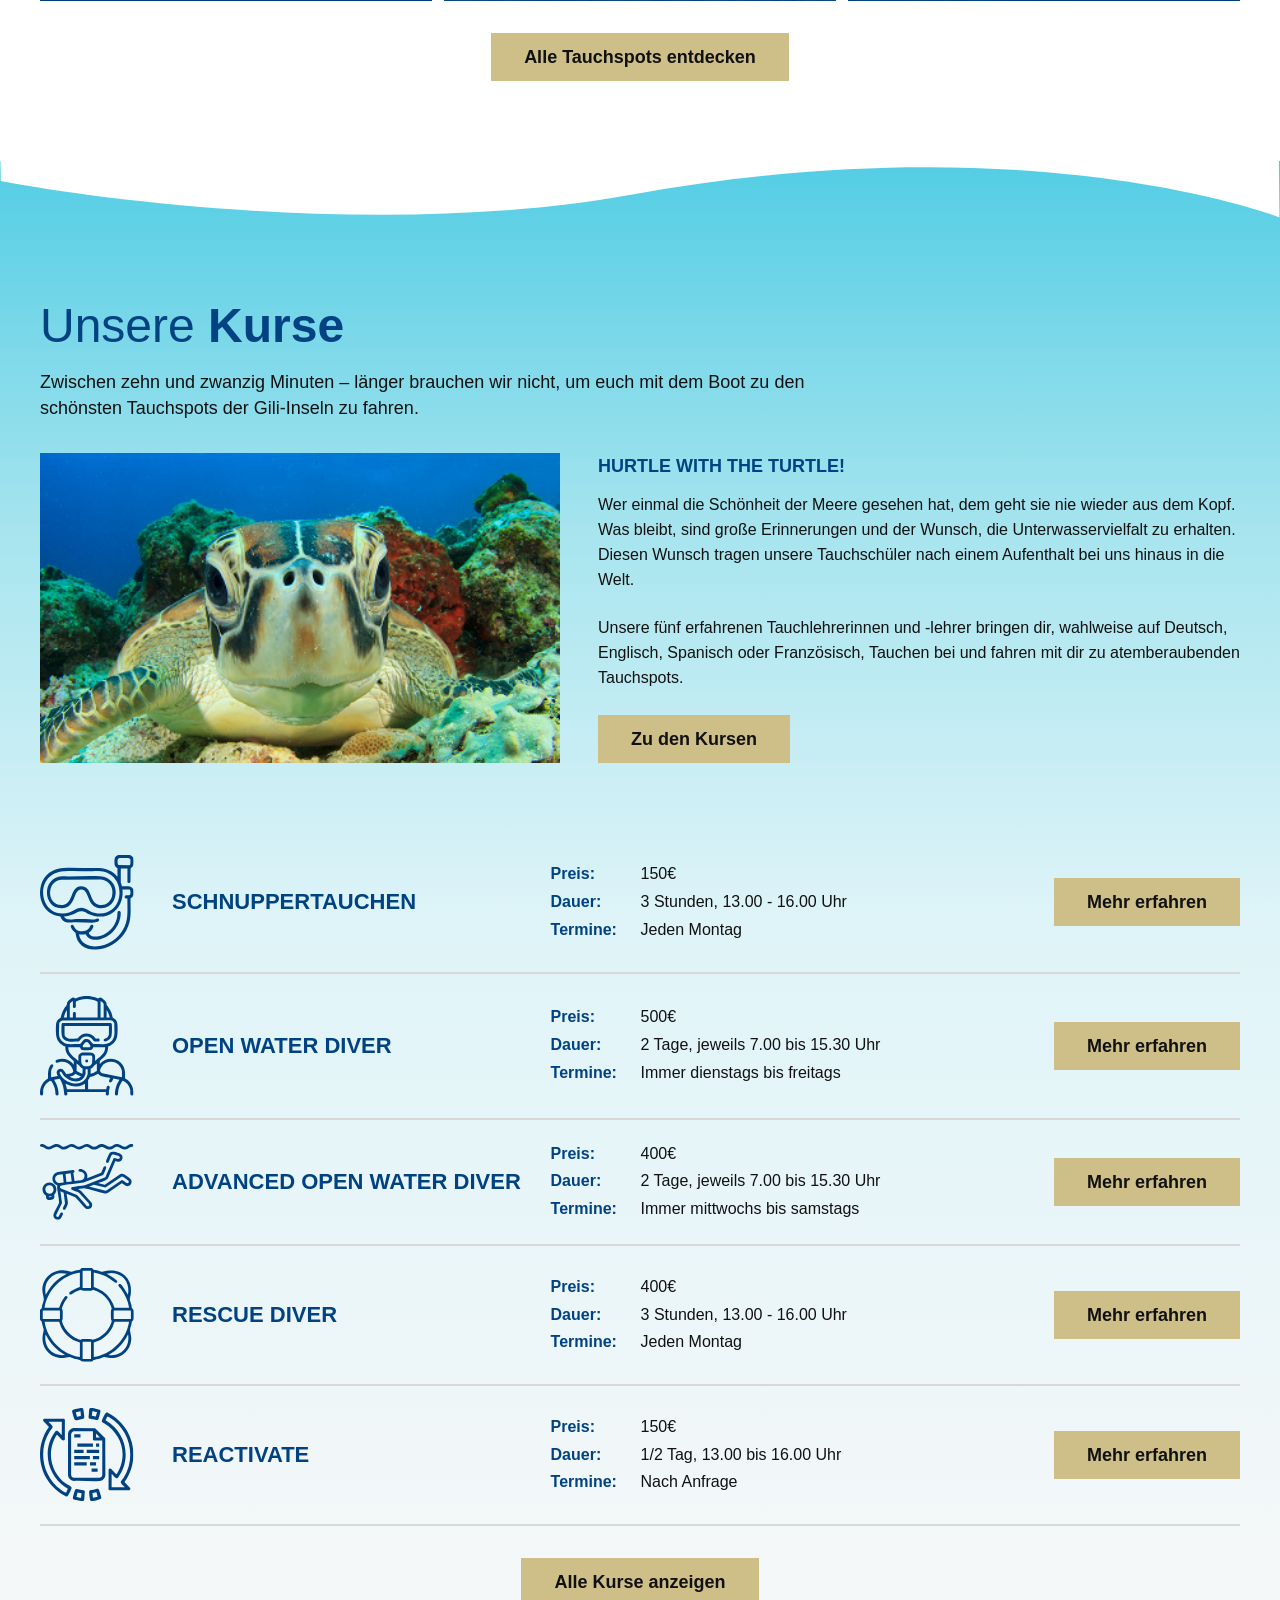
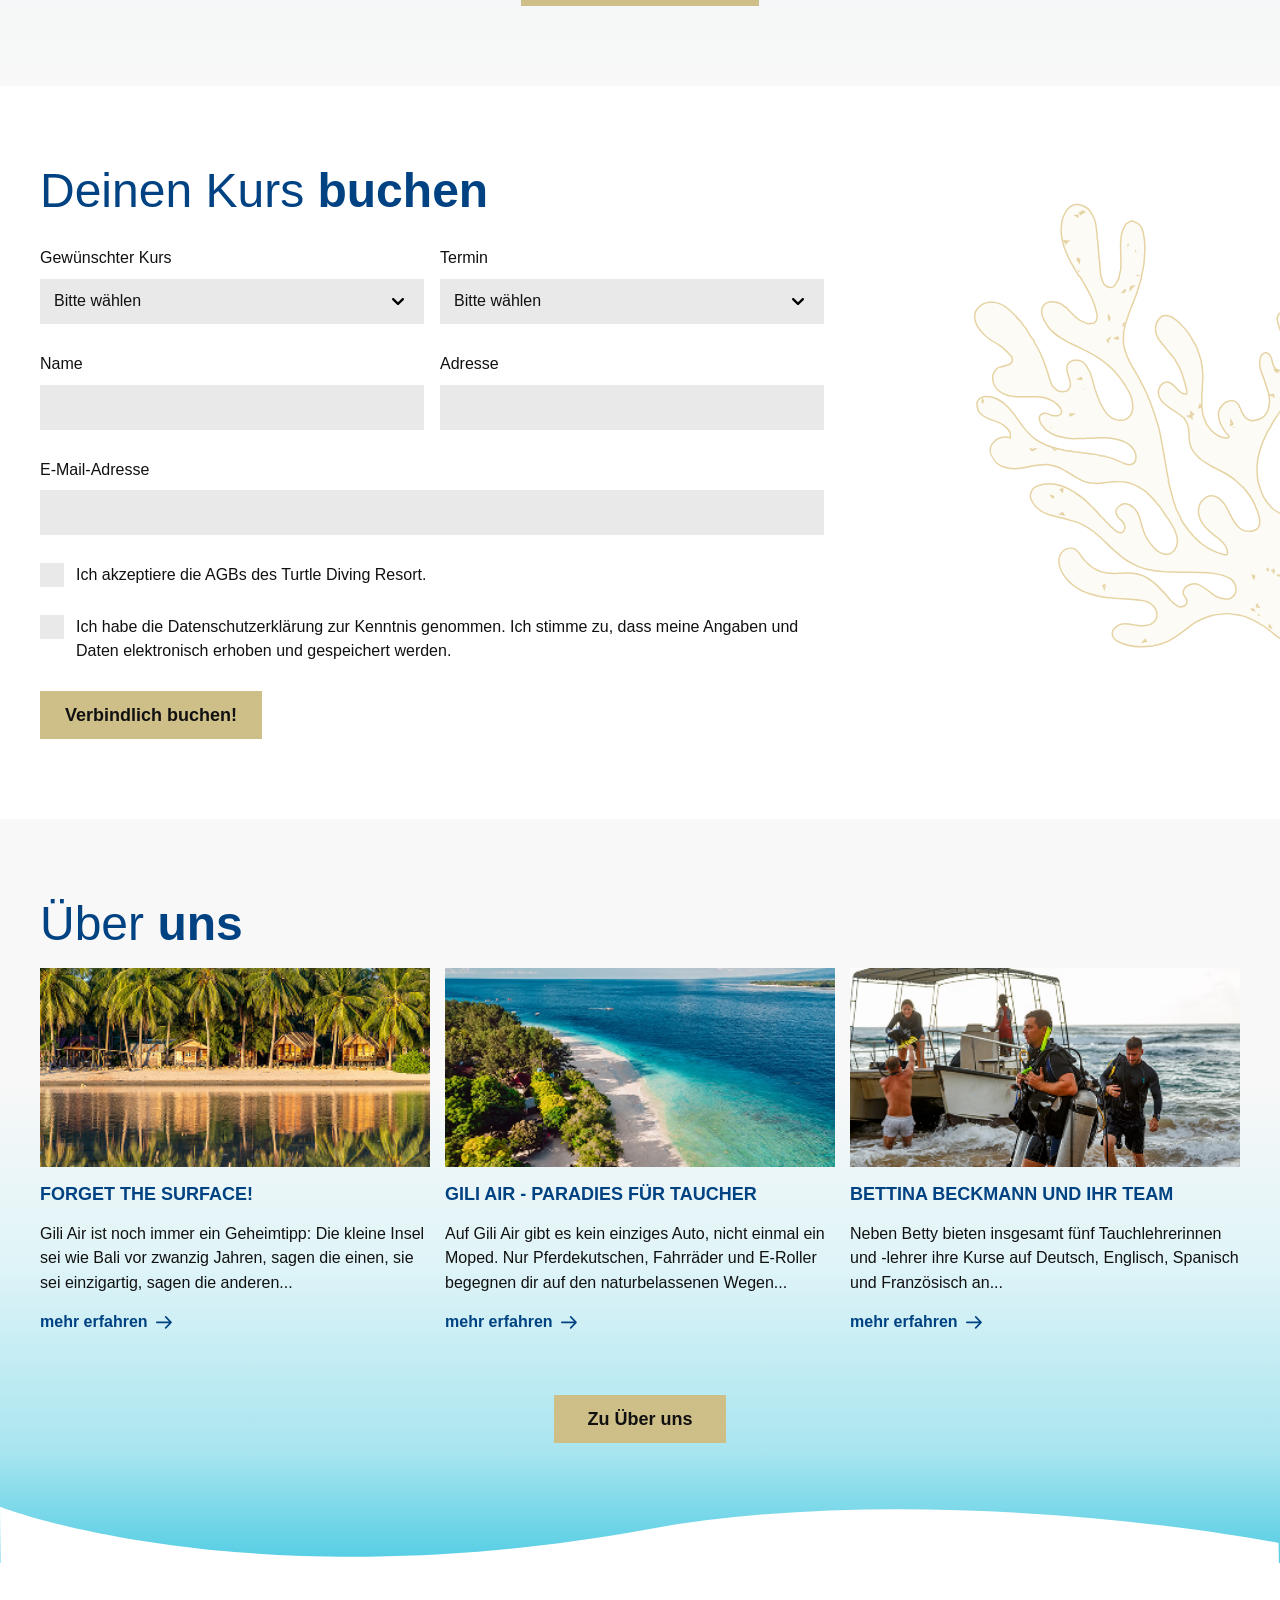
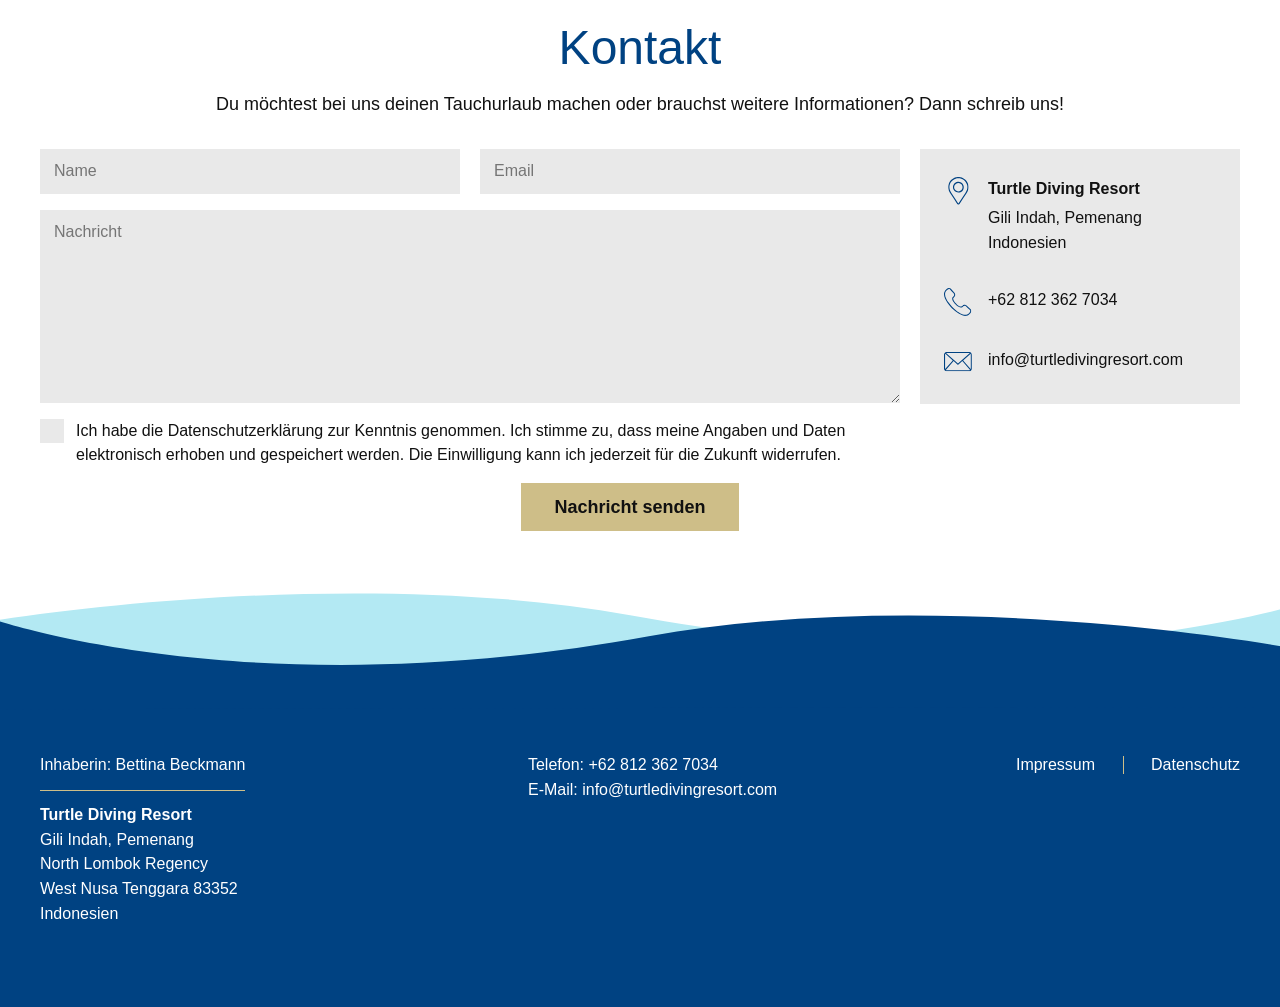
==== commit 96dd954a: "Finalize footer waves and layout" ====
--- a/index.html
+++ b/index.html
@@ -464,7 +464,7 @@
     <footer class="site-footer">
       <div class="container footer-grid">
         <div>
-          <p>Inhaberin: Bettina Beckmann</p>
+          <p class="footer-owner">Inhaberin: Bettina Beckmann</p>
           <p><strong>Turtle Diving Resort</strong><br />Gili Indah, Pemenang<br />North Lombok Regency<br />West Nusa Tenggara 83352<br />Indonesien</p>
         </div>
         <div>
@@ -475,7 +475,7 @@
           <a href="#top">Impressum</a>
           <a href="#top">Datenschutz</a>
         </nav>
-      </div>
+        </div>
     </footer>
     <script src="main.js"></script>
   </body>
--- a/styles.css
+++ b/styles.css
@@ -891,6 +891,7 @@
 
 .contact {
   padding-top: 60px;
+  padding-bottom: 140px;
   position: relative;
   overflow: visible;
   text-align: center;
@@ -1001,32 +1002,95 @@
 
 .site-footer {
   position: relative;
-  overflow: hidden;
+  overflow: visible;
   background: var(--blue);
   color: #ffffff;
-  padding: 82px 0 52px;
-}
-
+  padding: 82px 0 80px;
+}
+
+/* Front wave */
 .site-footer::before {
   content: "";
   position: absolute;
-  top: -64px;
-  right: -5%;
+  top: -120px;
+  left: -2%;
+  width: 104%;
+  height: 220px;
+
+  background-image: url("./assets/icons/wave-peudo-footer.svg");
+  background-repeat: no-repeat;
+  background-position: center bottom;
+  background-size: 100% 100%;
+
+  z-index: 1;
+  pointer-events: none;
+}
+
+/* Back wave */
+.site-footer::after {
+  content: "";
+  position: absolute;
   left: -5%;
-  height: 128px;
-  background: #ffffff;
-  clip-path: ellipse(58% 63% at 50% 0%);
+  top: -150px;
+  width: 110%;
+  height: 240px;
+
+  background-image: url("./assets/icons/wave-peudo-footer-back.svg");
+  background-repeat: no-repeat;
+  background-position: center bottom;
+  background-size: 100% 100%;
+
+  z-index: 0;
+  pointer-events: none;
+}
+
+/* Footer content above waves */
+.site-footer > * {
+  position: relative;
+  z-index: 2;
 }
 
 .footer-grid {
   display: grid;
   grid-template-columns: 1.2fr 1.2fr auto;
   gap: 48px;
+  align-items: start;
+}
+
+.footer-grid > div,
+.footer-grid nav {
+  align-self: start;
 }
 
 .footer-grid nav {
   display: flex;
   gap: 28px;
+  justify-self: end;
+  margin-top: 0;
+  padding-top: 0;
+}
+
+.footer-grid nav a + a {
+  position: relative;
+  padding-left: 28px;
+}
+
+.footer-grid nav a + a::before {
+  content: "";
+  position: absolute;
+  left: 0;
+  top: 50%;
+  width: 1px;
+  height: 18px;
+  background: #CEBE88;
+  transform: translateY(-50%);
+}
+
+.footer-owner {
+  display: inline-block;
+  padding-bottom: 12px;
+  margin-bottom: 12px;
+  border-bottom: 1px solid #CEBE88;
 }
 
 .bubble-layer {
